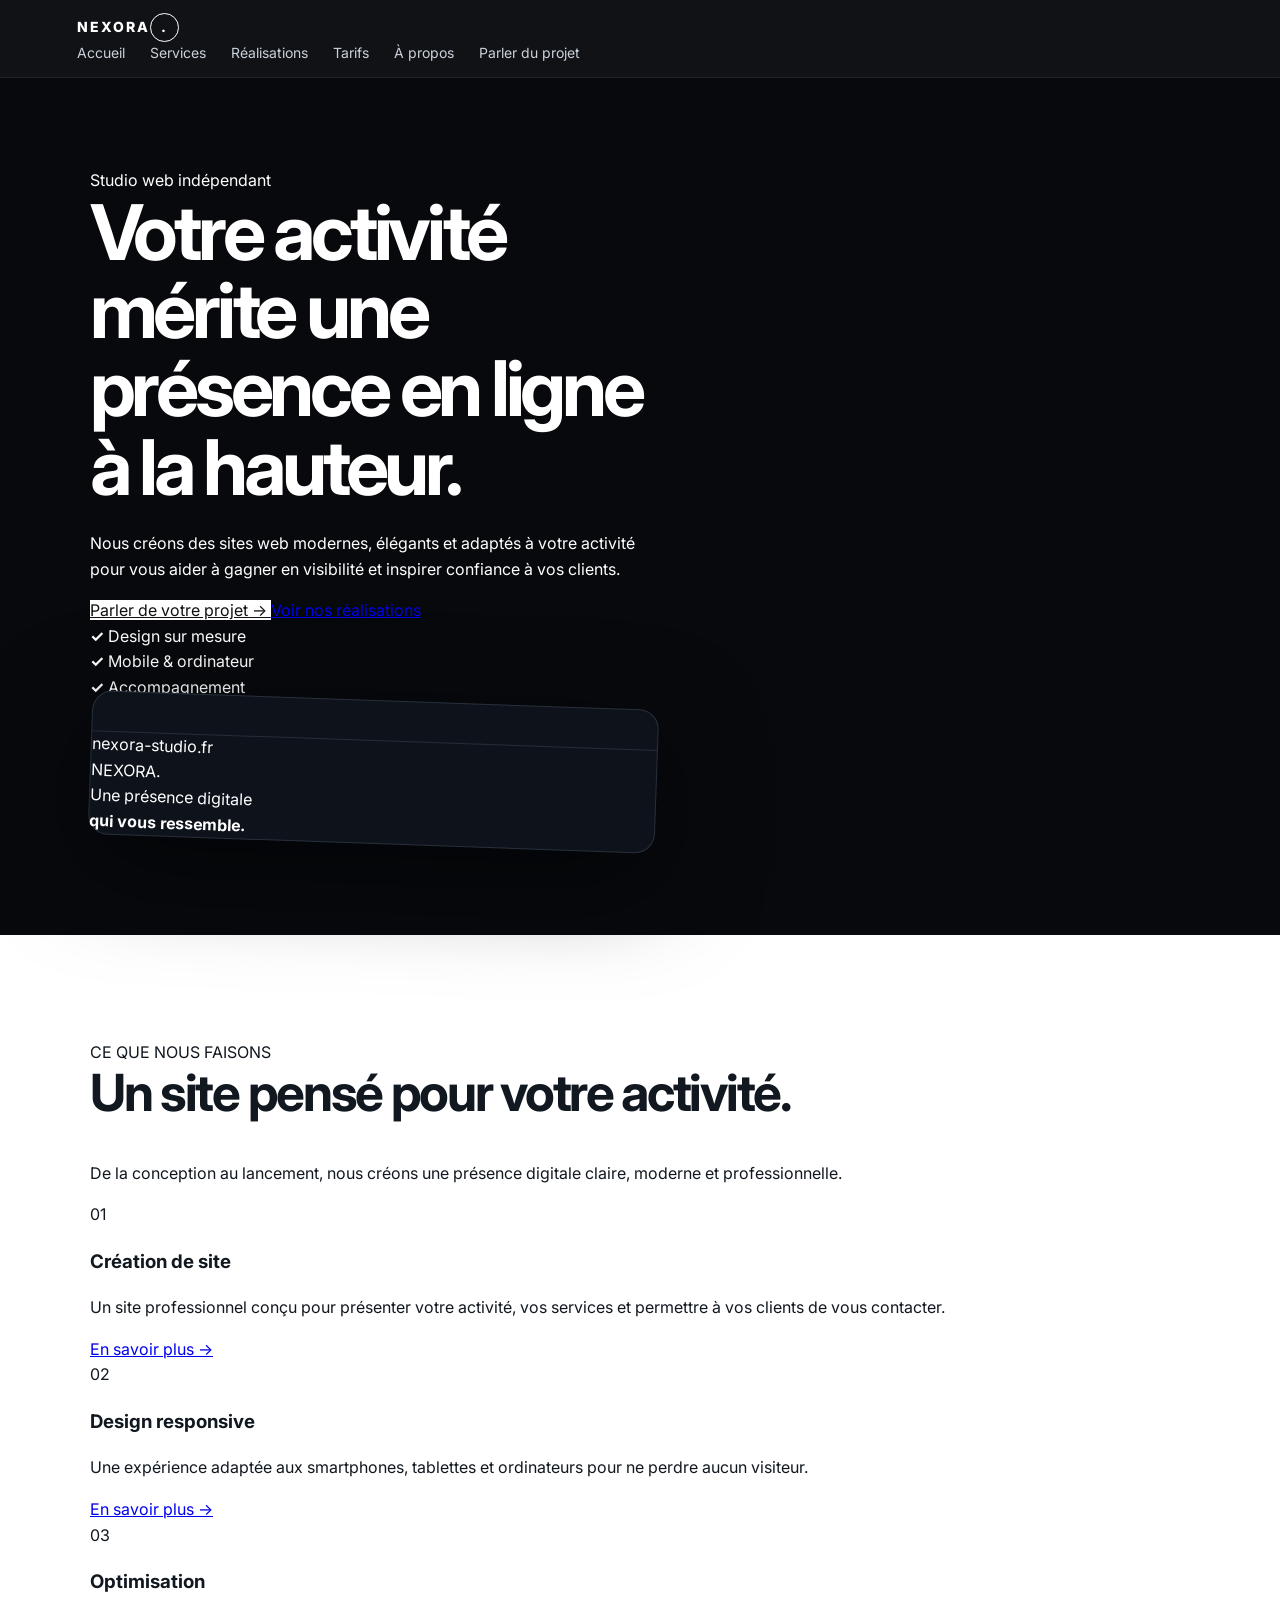
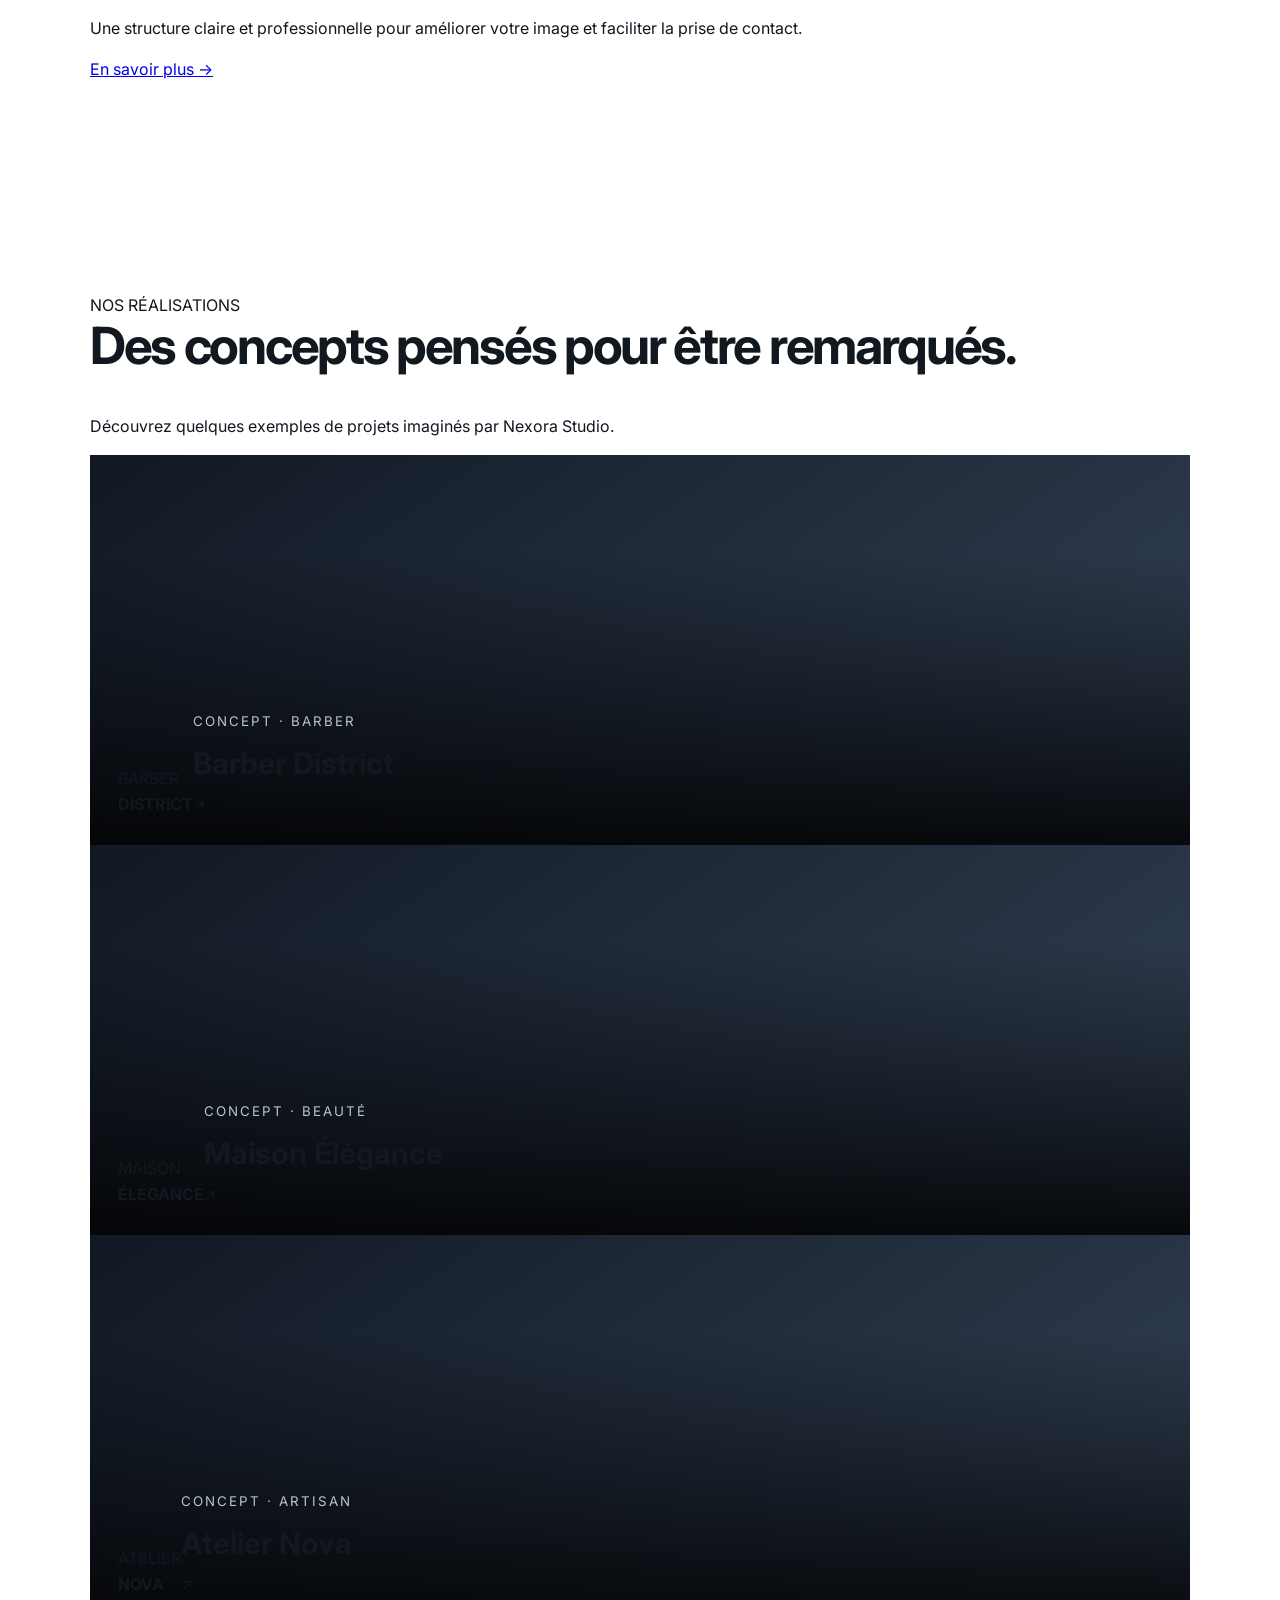
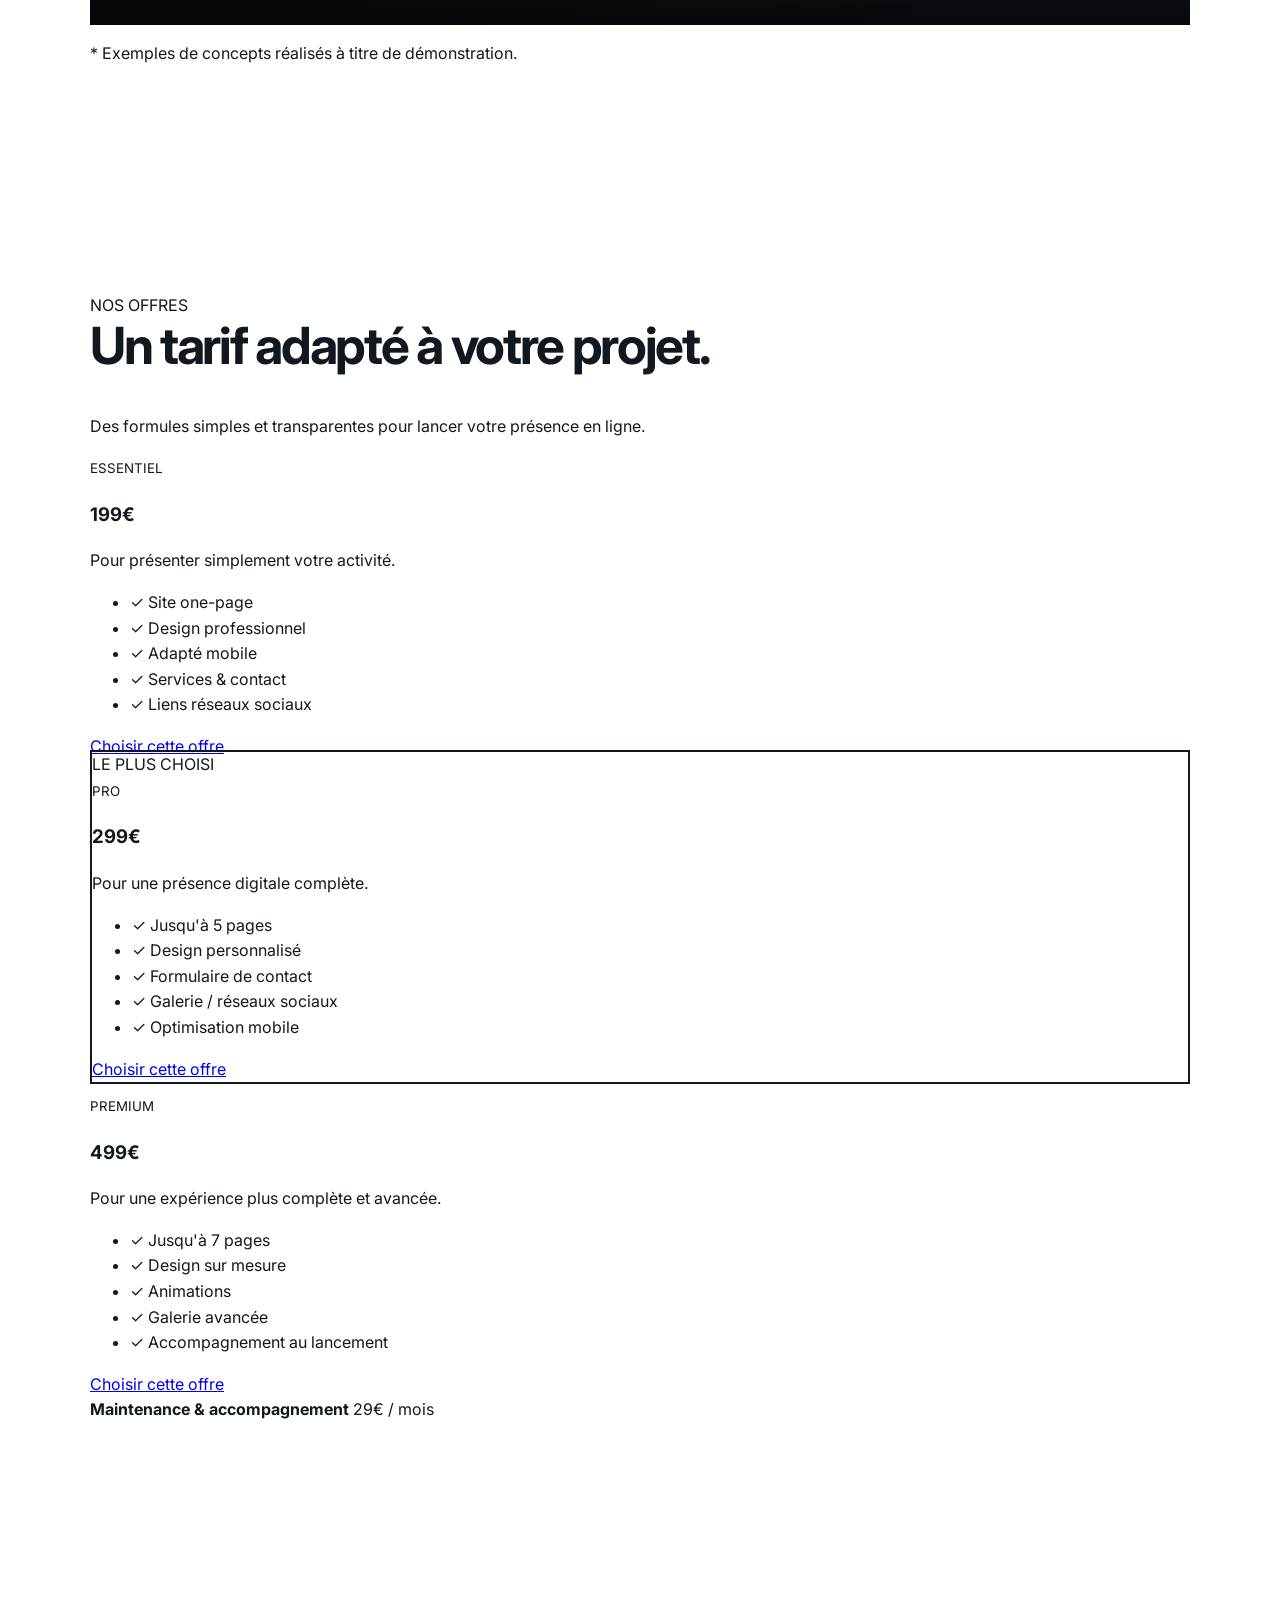
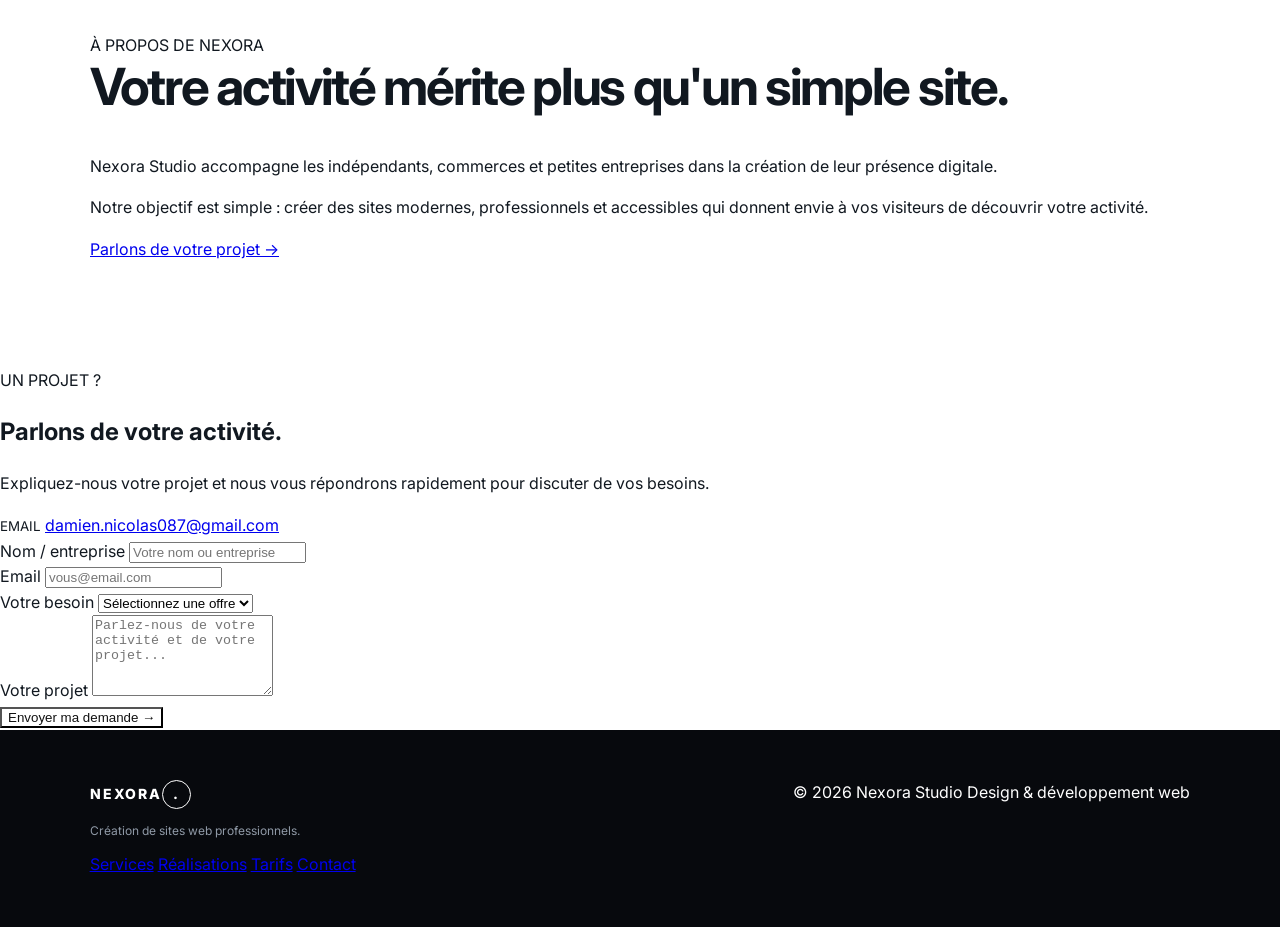
==== index.html @ fd965634 "Amélioration du site Nexora Studio" ====
<!DOCTYPE html>
<html lang="fr">
<head>
  <meta charset="UTF-8">
  <meta name="viewport" content="width=device-width, initial-scale=1.0">

  <title>Nexora Studio | Création de sites web professionnels</title>

  <meta name="description" content="Nexora Studio crée des sites web modernes, professionnels et adaptés aux entreprises, indépendants et commerces.">

  <link rel="preconnect" href="https://fonts.googleapis.com">
  <link rel="preconnect" href="https://fonts.gstatic.com" crossorigin>

  <link href="https://fonts.googleapis.com/css2?family=Inter:wght@400;500;600;700;800&family=Playfair+Display:wght@600;700&display=swap" rel="stylesheet">

  <link rel="stylesheet" href="style.css">
</head>

<body>

  <!-- HEADER -->
  <header class="header">
    <div class="container nav">

      <a href="#accueil" class="logo">
        NEXORA<span>.</span>
      </a>

      <nav>
        <a href="#accueil">Accueil</a>
        <a href="#services">Services</a>
        <a href="#realisations">Réalisations</a>
        <a href="#tarifs">Tarifs</a>
        <a href="#apropos">À propos</a>
        <a href="#contact" class="nav-button">Parler du projet</a>
      </nav>

      <button class="menu" aria-label="Menu">
        ☰
      </button>

    </div>
  </header>


  <!-- HERO -->
  <main>

    <section class="hero" id="accueil">
      <div class="container hero-grid">

        <div class="hero-content">

          <div class="badge">
            <span></span>
            Studio web indépendant
          </div>

          <h1>
            Votre activité mérite
            <strong>une présence en ligne à la hauteur.</strong>
          </h1>

          <p>
            Nous créons des sites web modernes, élégants et adaptés
            à votre activité pour vous aider à gagner en visibilité
            et inspirer confiance à vos clients.
          </p>

          <div class="hero-buttons">
            <a href="#contact" class="button primary">
              Parler de votre projet →
            </a>

            <a href="#realisations" class="button secondary">
              Voir nos réalisations
            </a>
          </div>

          <div class="trust">
            <div>
              <strong>✓</strong>
              Design sur mesure
            </div>

            <div>
              <strong>✓</strong>
              Mobile & ordinateur
            </div>

            <div>
              <strong>✓</strong>
              Accompagnement
            </div>
          </div>

        </div>


        <!-- MOCKUP -->
        <div class="hero-visual">

          <div class="browser">

            <div class="browser-top">
              <div class="dots">
                <span></span>
                <span></span>
                <span></span>
              </div>

              <div class="address">
                nexora-studio.fr
              </div>
            </div>

            <div class="browser-content">

              <div class="mock-logo">
                NEXORA<span>.</span>
              </div>

              <div class="mock-title">
                Une présence digitale
                <br>
                <strong>qui vous ressemble.</strong>
              </div>

              <div class="mock-line"></div>

              <div class="mock-cards">
                <div></div>
                <div></div>
                <div></div>
              </div>

            </div>

          </div>

        </div>

      </div>
    </section>


    <!-- SERVICES -->
    <section class="section" id="services">

      <div class="container">

        <div class="section-heading">
          <span>CE QUE NOUS FAISONS</span>
          <h2>Un site pensé pour votre activité.</h2>
          <p>
            De la conception au lancement, nous créons une présence
            digitale claire, moderne et professionnelle.
          </p>
        </div>


        <div class="services-grid">

          <article class="service-card">
            <div class="service-number">01</div>
            <h3>Création de site</h3>
            <p>
              Un site professionnel conçu pour présenter votre activité,
              vos services et permettre à vos clients de vous contacter.
            </p>
            <a href="#contact">En savoir plus →</a>
          </article>


          <article class="service-card">
            <div class="service-number">02</div>
            <h3>Design responsive</h3>
            <p>
              Une expérience adaptée aux smartphones, tablettes
              et ordinateurs pour ne perdre aucun visiteur.
            </p>
            <a href="#contact">En savoir plus →</a>
          </article>


          <article class="service-card">
            <div class="service-number">03</div>
            <h3>Optimisation</h3>
            <p>
              Une structure claire et professionnelle pour améliorer
              votre image et faciliter la prise de contact.
            </p>
            <a href="#contact">En savoir plus →</a>
          </article>

        </div>

      </div>

    </section>


    <!-- REALISATIONS -->
    <section class="section dark-section" id="realisations">

      <div class="container">

        <div class="section-heading">
          <span>NOS RÉALISATIONS</span>
          <h2>Des concepts pensés pour être remarqués.</h2>
          <p>
            Découvrez quelques exemples de projets imaginés par
            Nexora Studio.
          </p>
        </div>


        <div class="projects-grid">

          <article class="project">

            <div class="project-image barber">
              <div class="project-screen">
                BARBER<br>
                <strong>DISTRICT</strong>
              </div>
            </div>

            <div class="project-info">
              <div>
                <small>CONCEPT · BARBER</small>
                <h3>Barber District</h3>
              </div>

              <span>↗</span>
            </div>

          </article>


          <article class="project">

            <div class="project-image elegance">
              <div class="project-screen">
                MAISON<br>
                <strong>ÉLÉGANCE</strong>
              </div>
            </div>

            <div class="project-info">
              <div>
                <small>CONCEPT · BEAUTÉ</small>
                <h3>Maison Élégance</h3>
              </div>

              <span>↗</span>
            </div>

          </article>


          <article class="project">

            <div class="project-image nova">
              <div class="project-screen">
                ATELIER<br>
                <strong>NOVA</strong>
              </div>
            </div>

            <div class="project-info">
              <div>
                <small>CONCEPT · ARTISAN</small>
                <h3>Atelier Nova</h3>
              </div>

              <span>↗</span>
            </div>

          </article>

        </div>

        <p class="demo-note">
          * Exemples de concepts réalisés à titre de démonstration.
        </p>

      </div>

    </section>


    <!-- TARIFS -->
    <section class="section" id="tarifs">

      <div class="container">

        <div class="section-heading">
          <span>NOS OFFRES</span>
          <h2>Un tarif adapté à votre projet.</h2>
          <p>
            Des formules simples et transparentes pour lancer votre présence en ligne.
          </p>
        </div>


        <div class="pricing-grid">

          <article class="price-card">

            <small>ESSENTIEL</small>

            <h3>199€</h3>

            <p class="price-description">
              Pour présenter simplement votre activité.
            </p>

            <ul>
              <li>✓ Site one-page</li>
              <li>✓ Design professionnel</li>
              <li>✓ Adapté mobile</li>
              <li>✓ Services & contact</li>
              <li>✓ Liens réseaux sociaux</li>
            </ul>

            <a href="#contact" class="price-button">
              Choisir cette offre
            </a>

          </article>


          <article class="price-card featured">

            <div class="popular">
              LE PLUS CHOISI
            </div>

            <small>PRO</small>

            <h3>299€</h3>

            <p class="price-description">
              Pour une présence digitale complète.
            </p>

            <ul>
              <li>✓ Jusqu'à 5 pages</li>
              <li>✓ Design personnalisé</li>
              <li>✓ Formulaire de contact</li>
              <li>✓ Galerie / réseaux sociaux</li>
              <li>✓ Optimisation mobile</li>
            </ul>

            <a href="#contact" class="price-button">
              Choisir cette offre
            </a>

          </article>


          <article class="price-card">

            <small>PREMIUM</small>

            <h3>499€</h3>

            <p class="price-description">
              Pour une expérience plus complète et avancée.
            </p>

            <ul>
              <li>✓ Jusqu'à 7 pages</li>
              <li>✓ Design sur mesure</li>
              <li>✓ Animations</li>
              <li>✓ Galerie avancée</li>
              <li>✓ Accompagnement au lancement</li>
            </ul>

            <a href="#contact" class="price-button">
              Choisir cette offre
            </a>

          </article>

        </div>


        <div class="maintenance">
          <strong>Maintenance & accompagnement</strong>
          <span>29€ / mois</span>
        </div>

      </div>

    </section>


    <!-- A PROPOS -->
    <section class="section about-section" id="apropos">

      <div class="container about-grid">

        <div>
          <span class="section-label">À PROPOS DE NEXORA</span>

          <h2>
            Votre activité mérite plus
            qu'un simple site.
          </h2>
        </div>

        <div>
          <p>
            Nexora Studio accompagne les indépendants, commerces
            et petites entreprises dans la création de leur présence
            digitale.
          </p>

          <p>
            Notre objectif est simple : créer des sites modernes,
            professionnels et accessibles qui donnent envie à vos
            visiteurs de découvrir votre activité.
          </p>

          <a href="#contact" class="text-link">
            Parlons de votre projet →
          </a>
        </div>

      </div>

    </section>


    <!-- CONTACT -->
    <section class="contact-section" id="contact">

      <div class="container contact-grid">

        <div class="contact-text">

          <span>UN PROJET ?</span>

          <h2>
            Parlons de votre
            <strong>activité.</strong>
          </h2>

          <p>
            Expliquez-nous votre projet et nous vous répondrons
            rapidement pour discuter de vos besoins.
          </p>

          <div class="contact-email">
            <small>EMAIL</small>
            <a href="mailto:damien.nicolas087@gmail.com">
              damien.nicolas087@gmail.com
            </a>
          </div>

        </div>


        <form id="form" class="contact-form">

          <div class="form-group">
            <label for="name">Nom / entreprise</label>
            <input
              type="text"
              id="name"
              placeholder="Votre nom ou entreprise"
              required
            >
          </div>


          <div class="form-group">
            <label for="email">Email</label>
            <input
              type="email"
              id="email"
              placeholder="vous@email.com"
              required
            >
          </div>


          <div class="form-group">
            <label for="offer">Votre besoin</label>

            <select id="offer" required>
              <option value="">Sélectionnez une offre</option>
              <option value="Essentiel — 199€">Essentiel — 199€</option>
              <option value="Pro — 299€">Pro — 299€</option>
              <option value="Premium — 499€">Premium — 499€</option>
              <option value="Je ne sais pas encore">Je ne sais pas encore</option>
            </select>

          </div>


          <div class="form-group">
            <label for="message">Votre projet</label>

            <textarea
              id="message"
              rows="5"
              placeholder="Parlez-nous de votre activité et de votre projet..."
              required
            ></textarea>

          </div>


          <button type="submit" class="button primary full">
            Envoyer ma demande →
          </button>

        </form>

      </div>

    </section>

  </main>


  <!-- FOOTER -->
  <footer>

    <div class="container footer-content">

      <div>
        <div class="logo">
          NEXORA<span>.</span>
        </div>

        <p>
          Création de sites web professionnels.
        </p>
      </div>

      <div class="footer-links">
        <a href="#services">Services</a>
        <a href="#realisations">Réalisations</a>
        <a href="#tarifs">Tarifs</a>
        <a href="#contact">Contact</a>
      </div>

    </div>

    <div class="container footer-bottom">
      <span>© <span id="year"></span> Nexora Studio</span>
      <span>Design & développement web</span>
    </div>

  </footer>


  <script src="script.js"></script>

</body>
</html>
---- style.css ----
@import url('https://fonts.googleapis.com/css2?family=Inter:wght@400;500;600;700;800&family=Playfair+Display:ital,wght@0,600;1,600&display=swap');
:root{--black:#07090d;--panel:#0e1219;--white:#fff;--text:#111820;--muted:#687381;--line:#dfe4e9;--blue:#77aaff;--max:1160px}*{box-sizing:border-box}html{scroll-behavior:smooth}body{margin:0;font-family:Inter,Arial,sans-serif;color:var(--text);line-height:1.6}header{height:78px;background:rgba(7,9,13,.96);display:flex;align-items:center;justify-content:space-between;padding:0 6%;position:sticky;top:0;z-index:10;border-bottom:1px solid #1c222b}.logo{color:#fff;text-decoration:none;font-weight:800;letter-spacing:.14em;font-size:14px}.logo span{display:inline-grid;place-items:center;width:29px;height:29px;border:1px solid #fff;border-radius:50%;margin-right:8px}nav{display:flex;gap:25px;align-items:center}nav a{color:#cbd2db;text-decoration:none;font-size:14px}nav a:hover{color:#fff}.navcta{border:1px solid #596474;padding:9px 15px;border-radius:999px}.menu{display:none;background:none;border:0;color:#fff;font-size:25px}.hero{min-height:calc(100vh - 78px);background:var(--black);color:#fff;display:grid;grid-template-columns:1.1fr .9fr;align-items:center;gap:70px;padding:90px 7%}.eyebrow{font-size:11px;letter-spacing:.2em;font-weight:800;color:var(--blue);margin:0 0 18px}.hero h1{font-size:clamp(44px,6vw,78px);line-height:1.02;letter-spacing:-.055em;margin:0 0 24px}.hero h1 em{font-family:'Playfair Display',serif}.lead{color:#aeb7c3;font-size:18px;max-width:630px}.actions{display:flex;gap:13px;flex-wrap:wrap;margin-top:30px}.btn{display:inline-block;border-radius:999px;padding:13px 21px;font-weight:700;text-decoration:none;border:1px solid transparent;cursor:pointer;font-family:inherit}.primary{background:#fff;color:#111}.ghost{border-color:#536071;color:#fff;background:transparent}.black{background:#111820;color:#fff}.darkbtn{color:#111820;border-color:#aeb7c2}.browser{background:#0e131b;border:1px solid #27303b;border-radius:20px;transform:rotate(2deg);box-shadow:0 30px 100px #0008}.dots{height:40px;border-bottom:1px solid #252d38;padding:10px 15px;color:#667181;font-size:9px;letter-spacing:3px}.mock{padding:45px 35px 60px;min-height:370px}.mock small{color:#8d9aac;letter-spacing:.15em}.mock h3{font-size:35px;line-height:1.1;margin:45px 0}.line{height:1px;background:#35404e}.blocks{display:grid;grid-template-columns:repeat(3,1fr);gap:10px;margin-top:25px}.blocks i{height:60px;background:#1c2633;border-radius:7px}.section{max-width:var(--max);margin:auto;padding:105px 30px}.section h2,.about h2{font-size:clamp(34px,4vw,54px);line-height:1.08;letter-spacing:-.045em;margin:0 0 40px}.grid{display:grid;gap:18px}.three{grid-template-columns:repeat(3,1fr)}.grid article:not(.project){border:1px solid var(--line);border-radius:18px;padding:32px}.grid article>b{font-size:12px;color:#738091}.grid article h3{font-size:23px}.grid article p,.muted{color:var(--muted)}.dark{max-width:none;background:var(--black);color:#fff;padding-left:7%;padding-right:7%}.dark>.grid{max-width:var(--max);margin:auto}.dark>.eyebrow,.dark>h2,.dark>.muted{max-width:var(--max);margin-left:auto;margin-right:auto}.project{min-height:390px;padding:28px!important;display:flex;align-items:end;position:relative;overflow:hidden;background:linear-gradient(145deg,#111823,#344357);border:0!important}.project:after{content:'';position:absolute;inset:0;background:linear-gradient(transparent 25%,#000d)}.project div{position:relative;z-index:1}.project small{letter-spacing:.15em;color:#b9c4d0}.project h3{font-size:30px;margin:5px 0}.project p{margin:0;color:#c7ced7}.p2{background:linear-gradient(145deg,#191a20,#725e64)}.p3{background:linear-gradient(145deg,#111a17,#587066)}.prices article{display:flex;flex-direction:column}.prices small{font-weight:800;letter-spacing:.13em}.prices strong{font-size:50px;letter-spacing:-.05em;margin:10px 0}.prices ul{list-style:none;padding:0;margin:20px 0}.prices li{padding:8px 0;border-bottom:1px solid #edf0f2;font-size:14px}.prices li:before{content:'✓';margin-right:9px}.prices .btn{margin-top:auto;text-align:center}.featured{border:2px solid #111820!important;transform:translateY(-9px)}.note{text-align:center;color:var(--muted);margin-top:25px}.about{max-width:none;background:#f4f6f8;padding:105px max(30px,calc((100% - var(--max))/2 + 30px));display:grid;grid-template-columns:1fr 1fr;gap:80px}.about>p{font-size:20px;color:#4e5966}.contact{max-width:820px}.contact form{display:grid;gap:13px}.contact input,.contact select,.contact textarea{font:inherit;padding:15px 16px;border:1px solid #d8dfe6;border-radius:10px;width:100%;background:#fff}.contact button{width:max-content}footer{background:var(--black);color:#fff;padding:50px 7%;display:flex;justify-content:space-between;gap:30px}footer p{color:#8f99a6;font-size:12px}@media(max-width:850px){nav{display:none;position:absolute;left:0;right:0;top:78px;background:var(--black);padding:25px;flex-direction:column}.menu{display:block}.menu.open+nav{display:flex}.hero{grid-template-columns:1fr;padding:70px 7%}.browser{display:none}.three,.about{grid-template-columns:1fr}.featured{transform:none}.about{padding-left:30px;padding-right:30px}footer{flex-direction:column}}
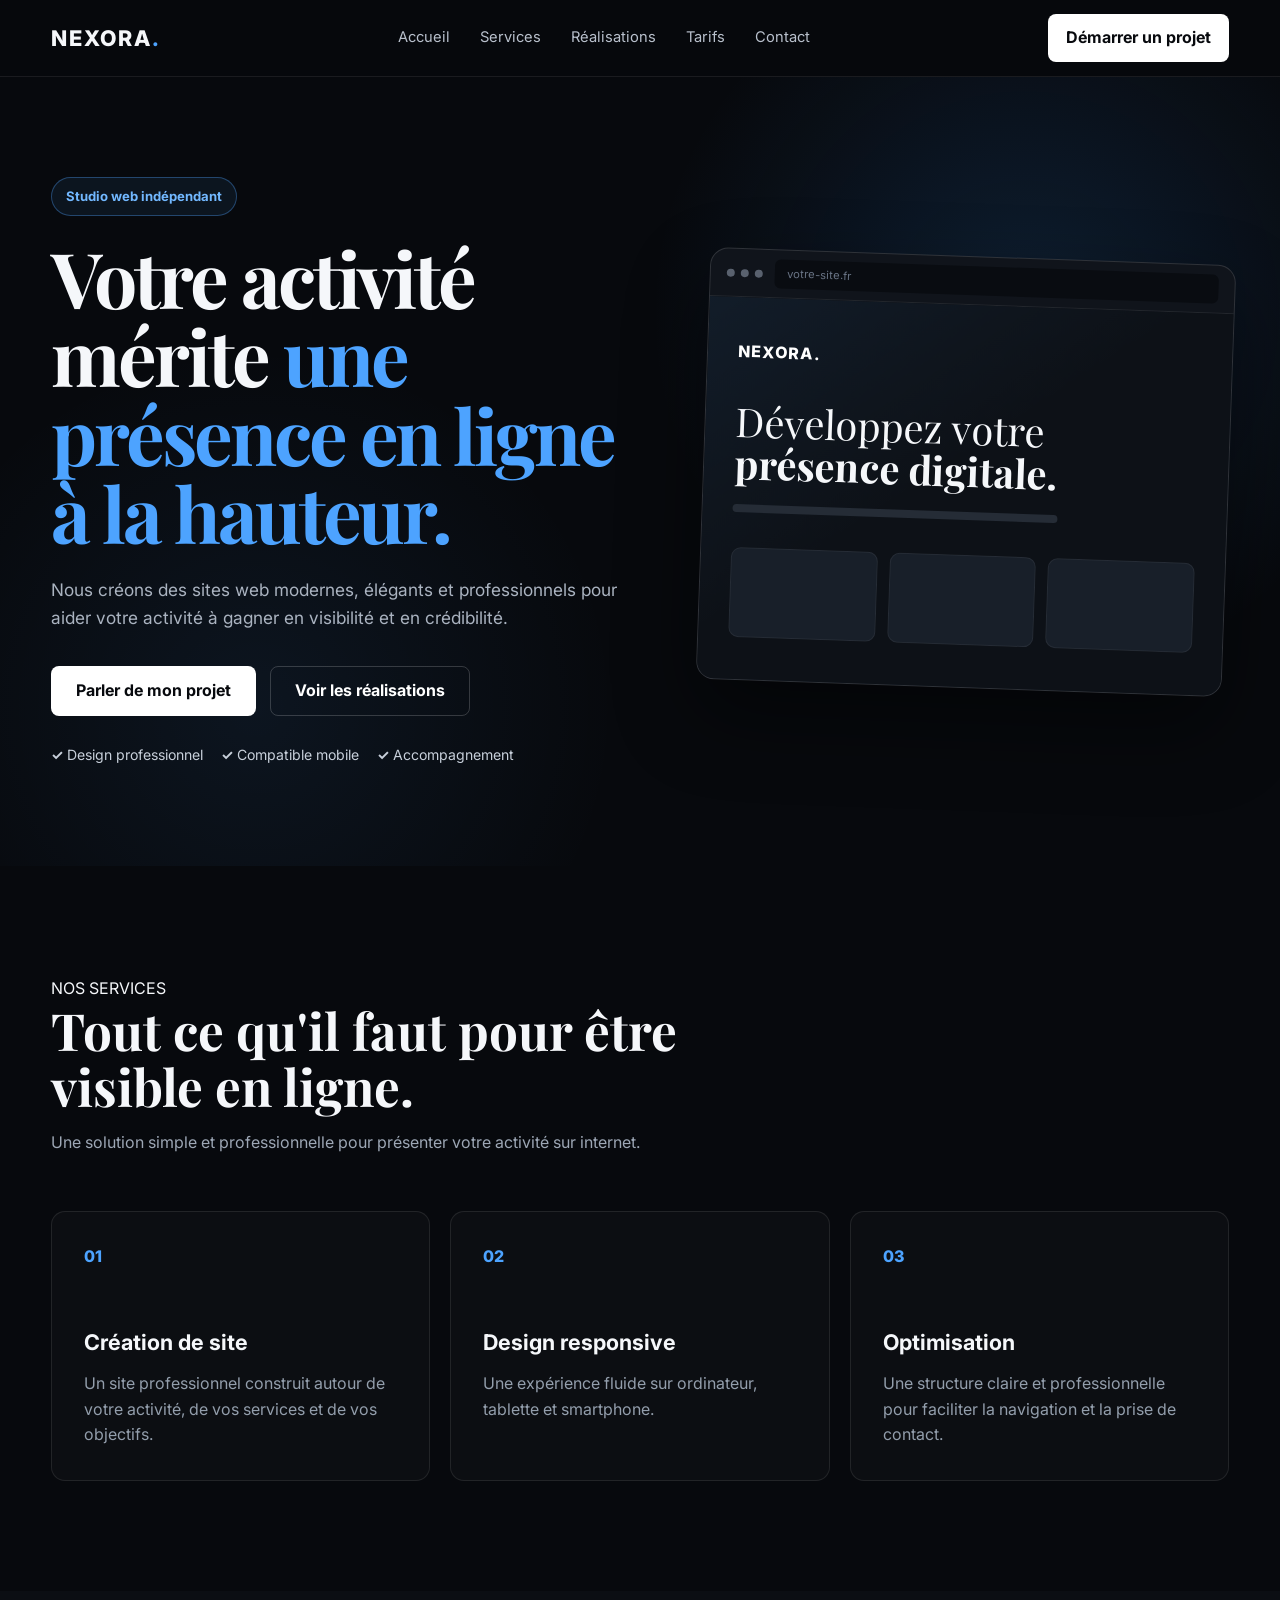
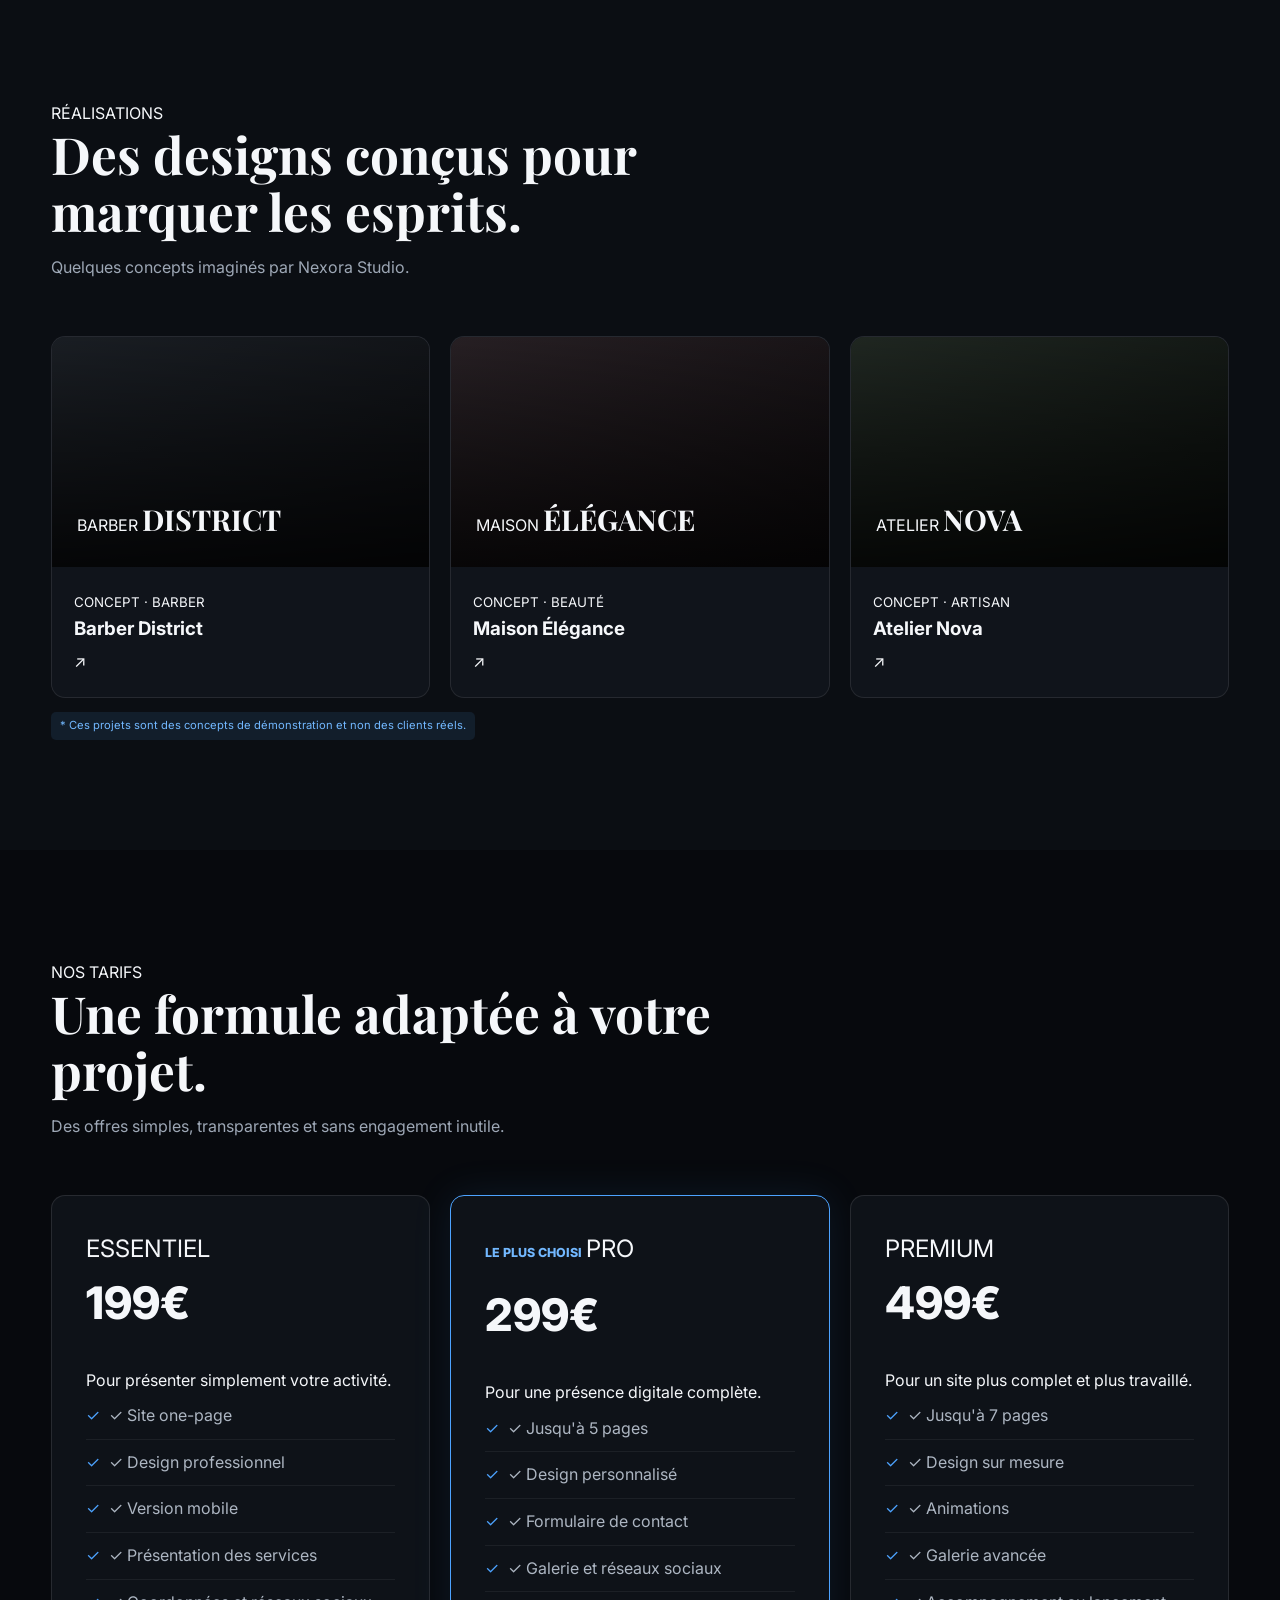
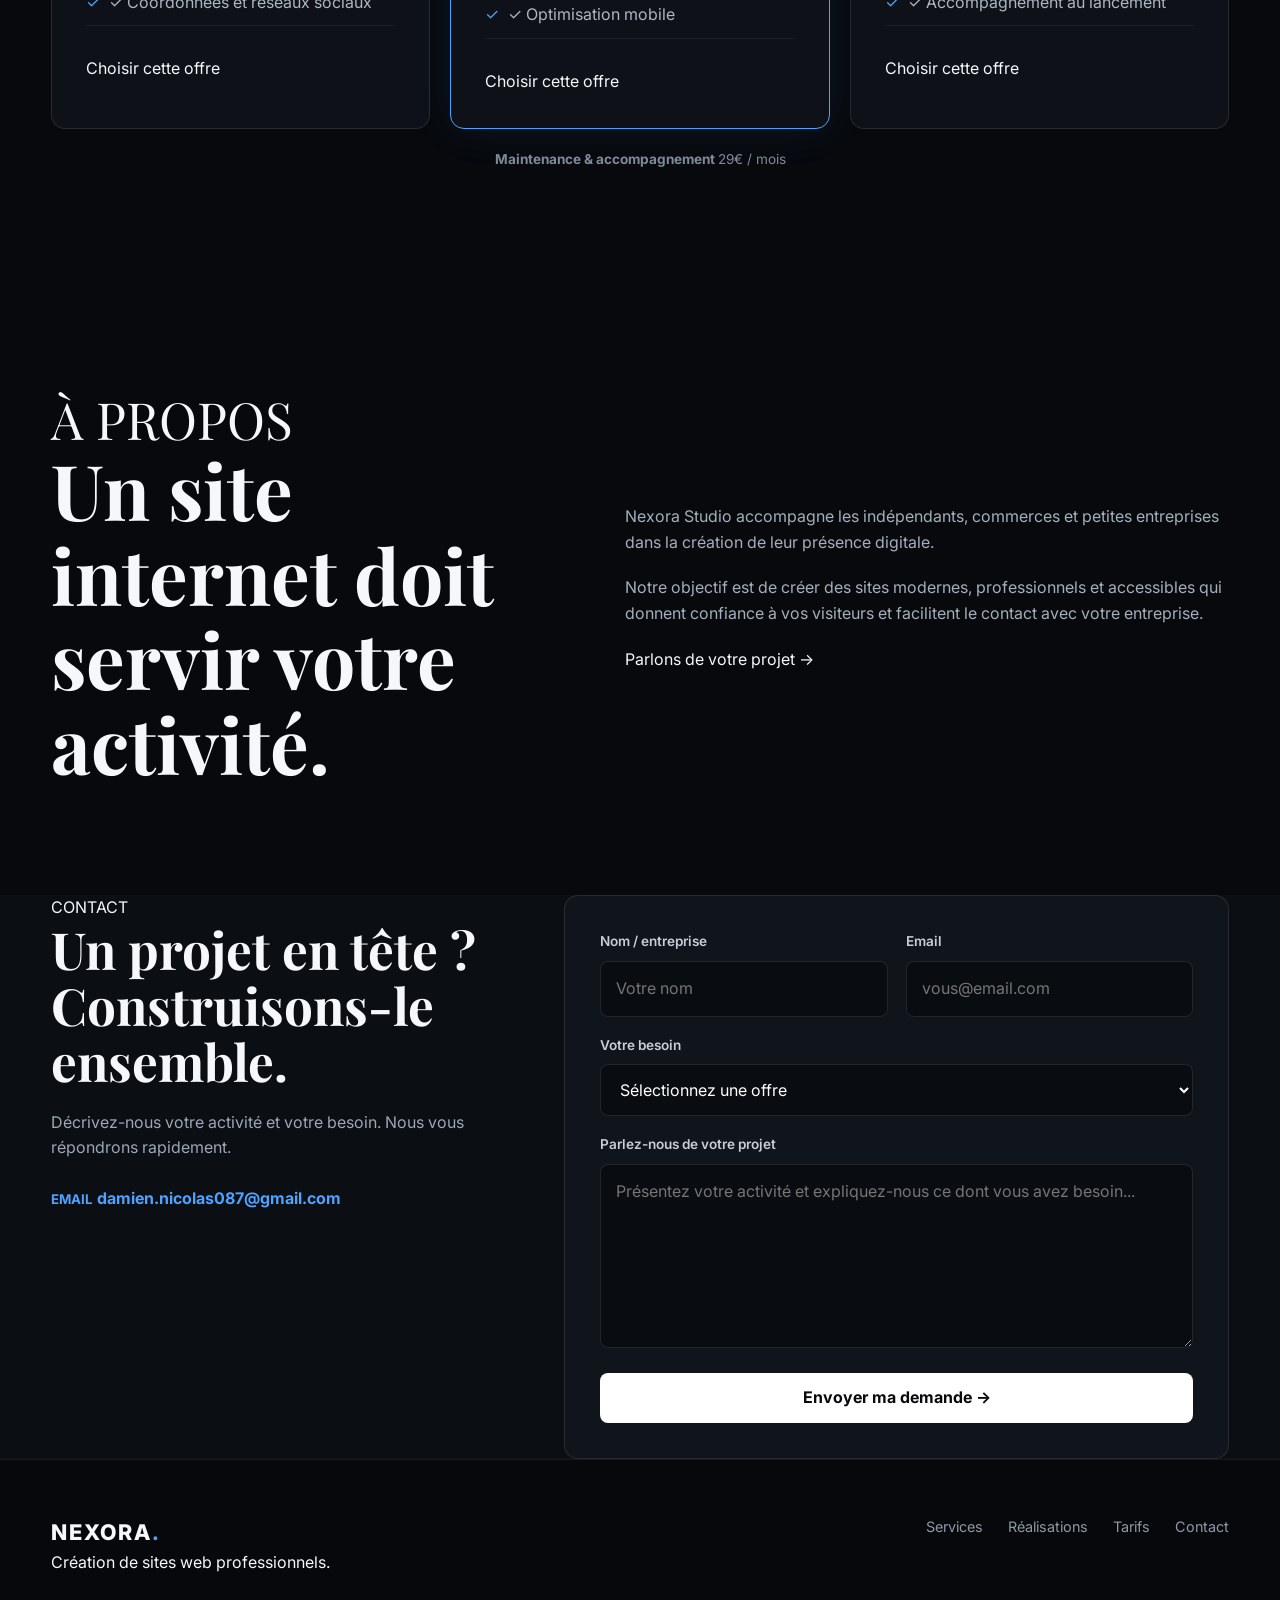
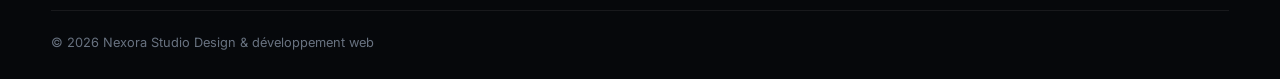
==== commit 7ec78c56: "Update index.html" ====
--- a/index.html
+++ b/index.html
@@ -1,137 +1,165 @@
 <!DOCTYPE html>
 <html lang="fr">
+
 <head>
   <meta charset="UTF-8">
   <meta name="viewport" content="width=device-width, initial-scale=1.0">
 
-  <title>Nexora Studio | Création de sites web professionnels</title>
-
-  <meta name="description" content="Nexora Studio crée des sites web modernes, professionnels et adaptés aux entreprises, indépendants et commerces.">
+  <title>Nexora Studio — Création de sites web</title>
+
+  <meta
+    name="description"
+    content="Nexora Studio crée des sites web modernes, professionnels et adaptés aux entreprises et indépendants."
+  >
 
   <link rel="preconnect" href="https://fonts.googleapis.com">
   <link rel="preconnect" href="https://fonts.gstatic.com" crossorigin>
 
-  <link href="https://fonts.googleapis.com/css2?family=Inter:wght@400;500;600;700;800&family=Playfair+Display:wght@600;700&display=swap" rel="stylesheet">
+  <link
+    href="https://fonts.googleapis.com/css2?family=Inter:wght@400;500;600;700;800&family=Playfair+Display:wght@600;700&display=swap"
+    rel="stylesheet"
+  >
 
   <link rel="stylesheet" href="style.css">
 </head>
 
+
 <body>
 
-  <!-- HEADER -->
+  <!-- =========================
+       HEADER
+  ========================== -->
+
   <header class="header">
-    <div class="container nav">
+
+    <div class="container header-inner">
 
       <a href="#accueil" class="logo">
         NEXORA<span>.</span>
       </a>
 
-      <nav>
+      <nav class="navigation">
+
         <a href="#accueil">Accueil</a>
         <a href="#services">Services</a>
         <a href="#realisations">Réalisations</a>
         <a href="#tarifs">Tarifs</a>
-        <a href="#apropos">À propos</a>
-        <a href="#contact" class="nav-button">Parler du projet</a>
+        <a href="#contact">Contact</a>
+
       </nav>
 
-      <button class="menu" aria-label="Menu">
+      <a href="#contact" class="header-button">
+        Démarrer un projet
+      </a>
+
+      <button class="menu" aria-label="Ouvrir le menu">
         ☰
       </button>
 
     </div>
+
   </header>
 
 
-  <!-- HERO -->
   <main>
 
-    <section class="hero" id="accueil">
+    <!-- =========================
+         HERO
+    ========================== -->
+
+    <section id="accueil" class="hero">
+
       <div class="container hero-grid">
 
         <div class="hero-content">
 
-          <div class="badge">
+          <div class="hero-badge">
             <span></span>
             Studio web indépendant
           </div>
 
           <h1>
             Votre activité mérite
-            <strong>une présence en ligne à la hauteur.</strong>
+            <span>une présence en ligne à la hauteur.</span>
           </h1>
 
           <p>
-            Nous créons des sites web modernes, élégants et adaptés
-            à votre activité pour vous aider à gagner en visibilité
-            et inspirer confiance à vos clients.
+            Nous créons des sites web modernes, élégants et professionnels
+            pour aider votre activité à gagner en visibilité et en crédibilité.
           </p>
 
-          <div class="hero-buttons">
-            <a href="#contact" class="button primary">
-              Parler de votre projet →
+          <div class="hero-actions">
+
+            <a href="#contact" class="button button-primary">
+              Parler de mon projet
             </a>
 
-            <a href="#realisations" class="button secondary">
-              Voir nos réalisations
+            <a href="#realisations" class="button button-secondary">
+              Voir les réalisations
             </a>
+
           </div>
 
-          <div class="trust">
+          <div class="hero-points">
+
             <div>
               <strong>✓</strong>
-              Design sur mesure
+              Design professionnel
             </div>
 
             <div>
               <strong>✓</strong>
-              Mobile & ordinateur
+              Compatible mobile
             </div>
 
             <div>
               <strong>✓</strong>
               Accompagnement
             </div>
+
           </div>
 
         </div>
 
 
-        <!-- MOCKUP -->
-        <div class="hero-visual">
+        <div class="hero-card">
 
           <div class="browser">
 
-            <div class="browser-top">
-              <div class="dots">
+            <div class="browser-header">
+
+              <div class="browser-dots">
                 <span></span>
                 <span></span>
                 <span></span>
               </div>
 
-              <div class="address">
-                nexora-studio.fr
-              </div>
-            </div>
-
-            <div class="browser-content">
-
-              <div class="mock-logo">
+              <div class="browser-address">
+                votre-site.fr
+              </div>
+
+            </div>
+
+
+            <div class="browser-body">
+
+              <div class="browser-logo">
                 NEXORA<span>.</span>
               </div>
 
-              <div class="mock-title">
-                Une présence digitale
-                <br>
-                <strong>qui vous ressemble.</strong>
-              </div>
-
-              <div class="mock-line"></div>
-
-              <div class="mock-cards">
+              <div class="browser-title">
+                Développez votre
+                <strong>présence digitale.</strong>
+              </div>
+
+              <div class="browser-line"></div>
+
+              <div class="browser-boxes">
+
                 <div></div>
                 <div></div>
                 <div></div>
+
               </div>
 
             </div>
@@ -141,56 +169,88 @@
         </div>
 
       </div>
+
     </section>
 
 
-    <!-- SERVICES -->
-    <section class="section" id="services">
+    <!-- =========================
+         SERVICES
+    ========================== -->
+
+    <section id="services" class="section">
 
       <div class="container">
 
-        <div class="section-heading">
-          <span>CE QUE NOUS FAISONS</span>
-          <h2>Un site pensé pour votre activité.</h2>
+        <div class="section-header">
+
+          <span>NOS SERVICES</span>
+
+          <h2>
+            Tout ce qu'il faut pour
+            <strong>être visible en ligne.</strong>
+          </h2>
+
           <p>
-            De la conception au lancement, nous créons une présence
-            digitale claire, moderne et professionnelle.
+            Une solution simple et professionnelle pour présenter
+            votre activité sur internet.
           </p>
+
         </div>
 
 
         <div class="services-grid">
 
           <article class="service-card">
-            <div class="service-number">01</div>
-            <h3>Création de site</h3>
+
+            <div class="service-number">
+              01
+            </div>
+
+            <h3>
+              Création de site
+            </h3>
+
             <p>
-              Un site professionnel conçu pour présenter votre activité,
-              vos services et permettre à vos clients de vous contacter.
+              Un site professionnel construit autour de votre activité,
+              de vos services et de vos objectifs.
             </p>
-            <a href="#contact">En savoir plus →</a>
+
           </article>
 
 
           <article class="service-card">
-            <div class="service-number">02</div>
-            <h3>Design responsive</h3>
+
+            <div class="service-number">
+              02
+            </div>
+
+            <h3>
+              Design responsive
+            </h3>
+
             <p>
-              Une expérience adaptée aux smartphones, tablettes
-              et ordinateurs pour ne perdre aucun visiteur.
+              Une expérience fluide sur ordinateur, tablette
+              et smartphone.
             </p>
-            <a href="#contact">En savoir plus →</a>
+
           </article>
 
 
           <article class="service-card">
-            <div class="service-number">03</div>
-            <h3>Optimisation</h3>
+
+            <div class="service-number">
+              03
+            </div>
+
+            <h3>
+              Optimisation
+            </h3>
+
             <p>
-              Une structure claire et professionnelle pour améliorer
-              votre image et faciliter la prise de contact.
+              Une structure claire et professionnelle pour faciliter
+              la navigation et la prise de contact.
             </p>
-            <a href="#contact">En savoir plus →</a>
+
           </article>
 
         </div>
@@ -200,89 +260,113 @@
     </section>
 
 
-    <!-- REALISATIONS -->
-    <section class="section dark-section" id="realisations">
+    <!-- =========================
+         REALISATIONS
+    ========================== -->
+
+    <section id="realisations" class="section section-dark">
 
       <div class="container">
 
-        <div class="section-heading">
-          <span>NOS RÉALISATIONS</span>
-          <h2>Des concepts pensés pour être remarqués.</h2>
+        <div class="section-header">
+
+          <span>RÉALISATIONS</span>
+
+          <h2>
+            Des designs conçus pour
+            <strong>marquer les esprits.</strong>
+          </h2>
+
           <p>
-            Découvrez quelques exemples de projets imaginés par
-            Nexora Studio.
+            Quelques concepts imaginés par Nexora Studio.
           </p>
+
         </div>
 
 
         <div class="projects-grid">
 
-          <article class="project">
-
-            <div class="project-image barber">
-              <div class="project-screen">
-                BARBER<br>
+
+          <article class="project-card">
+
+            <div class="project-preview project-barber">
+
+              <div>
+                BARBER
                 <strong>DISTRICT</strong>
               </div>
+
             </div>
 
             <div class="project-info">
+
               <div>
                 <small>CONCEPT · BARBER</small>
                 <h3>Barber District</h3>
               </div>
 
               <span>↗</span>
-            </div>
-
-          </article>
-
-
-          <article class="project">
-
-            <div class="project-image elegance">
-              <div class="project-screen">
-                MAISON<br>
+
+            </div>
+
+          </article>
+
+
+          <article class="project-card">
+
+            <div class="project-preview project-beauty">
+
+              <div>
+                MAISON
                 <strong>ÉLÉGANCE</strong>
               </div>
+
             </div>
 
             <div class="project-info">
+
               <div>
                 <small>CONCEPT · BEAUTÉ</small>
                 <h3>Maison Élégance</h3>
               </div>
 
               <span>↗</span>
-            </div>
-
-          </article>
-
-
-          <article class="project">
-
-            <div class="project-image nova">
-              <div class="project-screen">
-                ATELIER<br>
+
+            </div>
+
+          </article>
+
+
+          <article class="project-card">
+
+            <div class="project-preview project-artisan">
+
+              <div>
+                ATELIER
                 <strong>NOVA</strong>
               </div>
+
             </div>
 
             <div class="project-info">
+
               <div>
                 <small>CONCEPT · ARTISAN</small>
                 <h3>Atelier Nova</h3>
               </div>
 
               <span>↗</span>
-            </div>
-
-          </article>
-
-        </div>
-
-        <p class="demo-note">
-          * Exemples de concepts réalisés à titre de démonstration.
+
+            </div>
+
+          </article>
+
+
+        </div>
+
+
+        <p class="demo-warning">
+          * Ces projets sont des concepts de démonstration et non des clients réels.
         </p>
 
       </div>
@@ -290,106 +374,143 @@
     </section>
 
 
-    <!-- TARIFS -->
-    <section class="section" id="tarifs">
+    <!-- =========================
+         TARIFS
+    ========================== -->
+
+    <section id="tarifs" class="section">
 
       <div class="container">
 
-        <div class="section-heading">
-          <span>NOS OFFRES</span>
-          <h2>Un tarif adapté à votre projet.</h2>
+        <div class="section-header">
+
+          <span>NOS TARIFS</span>
+
+          <h2>
+            Une formule adaptée
+            <strong>à votre projet.</strong>
+          </h2>
+
           <p>
-            Des formules simples et transparentes pour lancer votre présence en ligne.
+            Des offres simples, transparentes et sans engagement inutile.
           </p>
+
         </div>
 
 
         <div class="pricing-grid">
 
-          <article class="price-card">
-
-            <small>ESSENTIEL</small>
-
-            <h3>199€</h3>
-
-            <p class="price-description">
+
+          <article class="pricing-card">
+
+            <span class="pricing-name">
+              ESSENTIEL
+            </span>
+
+            <div class="price">
+              199€
+            </div>
+
+            <p>
               Pour présenter simplement votre activité.
             </p>
 
             <ul>
+
               <li>✓ Site one-page</li>
               <li>✓ Design professionnel</li>
-              <li>✓ Adapté mobile</li>
-              <li>✓ Services & contact</li>
-              <li>✓ Liens réseaux sociaux</li>
+              <li>✓ Version mobile</li>
+              <li>✓ Présentation des services</li>
+              <li>✓ Coordonnées et réseaux sociaux</li>
+
             </ul>
 
-            <a href="#contact" class="price-button">
+            <a href="#contact" class="pricing-button">
               Choisir cette offre
             </a>
 
           </article>
 
 
-          <article class="price-card featured">
-
-            <div class="popular">
+          <article class="pricing-card pricing-featured">
+
+            <div class="pricing-label">
               LE PLUS CHOISI
             </div>
 
-            <small>PRO</small>
-
-            <h3>299€</h3>
-
-            <p class="price-description">
+            <span class="pricing-name">
+              PRO
+            </span>
+
+            <div class="price">
+              299€
+            </div>
+
+            <p>
               Pour une présence digitale complète.
             </p>
 
             <ul>
+
               <li>✓ Jusqu'à 5 pages</li>
               <li>✓ Design personnalisé</li>
               <li>✓ Formulaire de contact</li>
-              <li>✓ Galerie / réseaux sociaux</li>
+              <li>✓ Galerie et réseaux sociaux</li>
               <li>✓ Optimisation mobile</li>
+
             </ul>
 
-            <a href="#contact" class="price-button">
+            <a href="#contact" class="pricing-button">
               Choisir cette offre
             </a>
 
           </article>
 
 
-          <article class="price-card">
-
-            <small>PREMIUM</small>
-
-            <h3>499€</h3>
-
-            <p class="price-description">
-              Pour une expérience plus complète et avancée.
+          <article class="pricing-card">
+
+            <span class="pricing-name">
+              PREMIUM
+            </span>
+
+            <div class="price">
+              499€
+            </div>
+
+            <p>
+              Pour un site plus complet et plus travaillé.
             </p>
 
             <ul>
+
               <li>✓ Jusqu'à 7 pages</li>
               <li>✓ Design sur mesure</li>
               <li>✓ Animations</li>
               <li>✓ Galerie avancée</li>
               <li>✓ Accompagnement au lancement</li>
+
             </ul>
 
-            <a href="#contact" class="price-button">
+            <a href="#contact" class="pricing-button">
               Choisir cette offre
             </a>
 
           </article>
 
+
         </div>
 
 
         <div class="maintenance">
-          <strong>Maintenance & accompagnement</strong>
-          <span>29€ / mois</span>
+
+          <strong>
+            Maintenance & accompagnement
+          </strong>
+
+          <span>
+            29€ / mois
+          </span>
+
         </div>
 
       </div>
@@ -397,21 +518,28 @@
     </section>
 
 
-    <!-- A PROPOS -->
-    <section class="section about-section" id="apropos">
+    <!-- =========================
+         À PROPOS
+    ========================== -->
+
+    <section id="apropos" class="section about">
 
       <div class="container about-grid">
 
-        <div>
-          <span class="section-label">À PROPOS DE NEXORA</span>
+        <div class="about-title">
+
+          <span>À PROPOS</span>
 
           <h2>
-            Votre activité mérite plus
-            qu'un simple site.
+            Un site internet doit
+            <strong>servir votre activité.</strong>
           </h2>
-        </div>
-
-        <div>
+
+        </div>
+
+
+        <div class="about-content">
+
           <p>
             Nexora Studio accompagne les indépendants, commerces
             et petites entreprises dans la création de leur présence
@@ -419,14 +547,15 @@
           </p>
 
           <p>
-            Notre objectif est simple : créer des sites modernes,
-            professionnels et accessibles qui donnent envie à vos
-            visiteurs de découvrir votre activité.
+            Notre objectif est de créer des sites modernes,
+            professionnels et accessibles qui donnent confiance
+            à vos visiteurs et facilitent le contact avec votre entreprise.
           </p>
 
-          <a href="#contact" class="text-link">
+          <a href="#contact">
             Parlons de votre projet →
           </a>
+
         </div>
 
       </div>
@@ -434,30 +563,37 @@
     </section>
 
 
-    <!-- CONTACT -->
-    <section class="contact-section" id="contact">
+    <!-- =========================
+         CONTACT
+    ========================== -->
+
+    <section id="contact" class="contact">
 
       <div class="container contact-grid">
 
-        <div class="contact-text">
-
-          <span>UN PROJET ?</span>
+        <div class="contact-intro">
+
+          <span>CONTACT</span>
 
           <h2>
-            Parlons de votre
-            <strong>activité.</strong>
+            Un projet en tête ?
+            <strong>Construisons-le ensemble.</strong>
           </h2>
 
           <p>
-            Expliquez-nous votre projet et nous vous répondrons
-            rapidement pour discuter de vos besoins.
+            Décrivez-nous votre activité et votre besoin.
+            Nous vous répondrons rapidement.
           </p>
 
+
           <div class="contact-email">
+
             <small>EMAIL</small>
+
             <a href="mailto:damien.nicolas087@gmail.com">
               damien.nicolas087@gmail.com
             </a>
+
           </div>
 
         </div>
@@ -465,56 +601,95 @@
 
         <form id="form" class="contact-form">
 
+          <div class="form-row">
+
+            <div class="form-group">
+
+              <label for="name">
+                Nom / entreprise
+              </label>
+
+              <input
+                type="text"
+                id="name"
+                placeholder="Votre nom"
+                required
+              >
+
+            </div>
+
+
+            <div class="form-group">
+
+              <label for="email">
+                Email
+              </label>
+
+              <input
+                type="email"
+                id="email"
+                placeholder="vous@email.com"
+                required
+              >
+
+            </div>
+
+          </div>
+
+
           <div class="form-group">
-            <label for="name">Nom / entreprise</label>
-            <input
-              type="text"
-              id="name"
-              placeholder="Votre nom ou entreprise"
-              required
-            >
+
+            <label for="offer">
+              Votre besoin
+            </label>
+
+            <select id="offer" required>
+
+              <option value="">
+                Sélectionnez une offre
+              </option>
+
+              <option value="Essentiel — 199€">
+                Essentiel — 199€
+              </option>
+
+              <option value="Pro — 299€">
+                Pro — 299€
+              </option>
+
+              <option value="Premium — 499€">
+                Premium — 499€
+              </option>
+
+              <option value="Je ne sais pas encore">
+                Je ne sais pas encore
+              </option>
+
+            </select>
+
           </div>
 
 
           <div class="form-group">
-            <label for="email">Email</label>
-            <input
-              type="email"
-              id="email"
-              placeholder="vous@email.com"
-              required
-            >
-          </div>
-
-
-          <div class="form-group">
-            <label for="offer">Votre besoin</label>
-
-            <select id="offer" required>
-              <option value="">Sélectionnez une offre</option>
-              <option value="Essentiel — 199€">Essentiel — 199€</option>
-              <option value="Pro — 299€">Pro — 299€</option>
-              <option value="Premium — 499€">Premium — 499€</option>
-              <option value="Je ne sais pas encore">Je ne sais pas encore</option>
-            </select>
-
-          </div>
-
-
-          <div class="form-group">
-            <label for="message">Votre projet</label>
+
+            <label for="message">
+              Parlez-nous de votre projet
+            </label>
 
             <textarea
               id="message"
-              rows="5"
-              placeholder="Parlez-nous de votre activité et de votre projet..."
+              rows="6"
+              placeholder="Présentez votre activité et expliquez-nous ce dont vous avez besoin..."
               required
             ></textarea>
 
           </div>
 
 
-          <button type="submit" class="button primary full">
+          <button
+            type="submit"
+            class="button button-primary button-full"
+          >
             Envoyer ma demande →
           </button>
 
@@ -527,33 +702,49 @@
   </main>
 
 
-  <!-- FOOTER -->
-  <footer>
-
-    <div class="container footer-content">
+  <!-- =========================
+       FOOTER
+  ========================== -->
+
+  <footer class="footer">
+
+    <div class="container footer-top">
 
       <div>
-        <div class="logo">
+
+        <a href="#accueil" class="logo">
           NEXORA<span>.</span>
-        </div>
+        </a>
 
         <p>
           Création de sites web professionnels.
         </p>
+
       </div>
 
+
       <div class="footer-links">
+
         <a href="#services">Services</a>
         <a href="#realisations">Réalisations</a>
         <a href="#tarifs">Tarifs</a>
         <a href="#contact">Contact</a>
+
       </div>
 
     </div>
 
+
     <div class="container footer-bottom">
-      <span>© <span id="year"></span> Nexora Studio</span>
-      <span>Design & développement web</span>
+
+      <span>
+        © <span id="year"></span> Nexora Studio
+      </span>
+
+      <span>
+        Design & développement web
+      </span>
+
     </div>
 
   </footer>
@@ -562,4 +753,5 @@
   <script src="script.js"></script>
 
 </body>
+
 </html>
--- a/style.css
+++ b/style.css
@@ -1,2 +1,779 @@
-@import url('https://fonts.googleapis.com/css2?family=Inter:wght@400;500;600;700;800&family=Playfair+Display:ital,wght@0,600;1,600&display=swap');
-:root{--black:#07090d;--panel:#0e1219;--white:#fff;--text:#111820;--muted:#687381;--line:#dfe4e9;--blue:#77aaff;--max:1160px}*{box-sizing:border-box}html{scroll-behavior:smooth}body{margin:0;font-family:Inter,Arial,sans-serif;color:var(--text);line-height:1.6}header{height:78px;background:rgba(7,9,13,.96);display:flex;align-items:center;justify-content:space-between;padding:0 6%;position:sticky;top:0;z-index:10;border-bottom:1px solid #1c222b}.logo{color:#fff;text-decoration:none;font-weight:800;letter-spacing:.14em;font-size:14px}.logo span{display:inline-grid;place-items:center;width:29px;height:29px;border:1px solid #fff;border-radius:50%;margin-right:8px}nav{display:flex;gap:25px;align-items:center}nav a{color:#cbd2db;text-decoration:none;font-size:14px}nav a:hover{color:#fff}.navcta{border:1px solid #596474;padding:9px 15px;border-radius:999px}.menu{display:none;background:none;border:0;color:#fff;font-size:25px}.hero{min-height:calc(100vh - 78px);background:var(--black);color:#fff;display:grid;grid-template-columns:1.1fr .9fr;align-items:center;gap:70px;padding:90px 7%}.eyebrow{font-size:11px;letter-spacing:.2em;font-weight:800;color:var(--blue);margin:0 0 18px}.hero h1{font-size:clamp(44px,6vw,78px);line-height:1.02;letter-spacing:-.055em;margin:0 0 24px}.hero h1 em{font-family:'Playfair Display',serif}.lead{color:#aeb7c3;font-size:18px;max-width:630px}.actions{display:flex;gap:13px;flex-wrap:wrap;margin-top:30px}.btn{display:inline-block;border-radius:999px;padding:13px 21px;font-weight:700;text-decoration:none;border:1px solid transparent;cursor:pointer;font-family:inherit}.primary{background:#fff;color:#111}.ghost{border-color:#536071;color:#fff;background:transparent}.black{background:#111820;color:#fff}.darkbtn{color:#111820;border-color:#aeb7c2}.browser{background:#0e131b;border:1px solid #27303b;border-radius:20px;transform:rotate(2deg);box-shadow:0 30px 100px #0008}.dots{height:40px;border-bottom:1px solid #252d38;padding:10px 15px;color:#667181;font-size:9px;letter-spacing:3px}.mock{padding:45px 35px 60px;min-height:370px}.mock small{color:#8d9aac;letter-spacing:.15em}.mock h3{font-size:35px;line-height:1.1;margin:45px 0}.line{height:1px;background:#35404e}.blocks{display:grid;grid-template-columns:repeat(3,1fr);gap:10px;margin-top:25px}.blocks i{height:60px;background:#1c2633;border-radius:7px}.section{max-width:var(--max);margin:auto;padding:105px 30px}.section h2,.about h2{font-size:clamp(34px,4vw,54px);line-height:1.08;letter-spacing:-.045em;margin:0 0 40px}.grid{display:grid;gap:18px}.three{grid-template-columns:repeat(3,1fr)}.grid article:not(.project){border:1px solid var(--line);border-radius:18px;padding:32px}.grid article>b{font-size:12px;color:#738091}.grid article h3{font-size:23px}.grid article p,.muted{color:var(--muted)}.dark{max-width:none;background:var(--black);color:#fff;padding-left:7%;padding-right:7%}.dark>.grid{max-width:var(--max);margin:auto}.dark>.eyebrow,.dark>h2,.dark>.muted{max-width:var(--max);margin-left:auto;margin-right:auto}.project{min-height:390px;padding:28px!important;display:flex;align-items:end;position:relative;overflow:hidden;background:linear-gradient(145deg,#111823,#344357);border:0!important}.project:after{content:'';position:absolute;inset:0;background:linear-gradient(transparent 25%,#000d)}.project div{position:relative;z-index:1}.project small{letter-spacing:.15em;color:#b9c4d0}.project h3{font-size:30px;margin:5px 0}.project p{margin:0;color:#c7ced7}.p2{background:linear-gradient(145deg,#191a20,#725e64)}.p3{background:linear-gradient(145deg,#111a17,#587066)}.prices article{display:flex;flex-direction:column}.prices small{font-weight:800;letter-spacing:.13em}.prices strong{font-size:50px;letter-spacing:-.05em;margin:10px 0}.prices ul{list-style:none;padding:0;margin:20px 0}.prices li{padding:8px 0;border-bottom:1px solid #edf0f2;font-size:14px}.prices li:before{content:'✓';margin-right:9px}.prices .btn{margin-top:auto;text-align:center}.featured{border:2px solid #111820!important;transform:translateY(-9px)}.note{text-align:center;color:var(--muted);margin-top:25px}.about{max-width:none;background:#f4f6f8;padding:105px max(30px,calc((100% - var(--max))/2 + 30px));display:grid;grid-template-columns:1fr 1fr;gap:80px}.about>p{font-size:20px;color:#4e5966}.contact{max-width:820px}.contact form{display:grid;gap:13px}.contact input,.contact select,.contact textarea{font:inherit;padding:15px 16px;border:1px solid #d8dfe6;border-radius:10px;width:100%;background:#fff}.contact button{width:max-content}footer{background:var(--black);color:#fff;padding:50px 7%;display:flex;justify-content:space-between;gap:30px}footer p{color:#8f99a6;font-size:12px}@media(max-width:850px){nav{display:none;position:absolute;left:0;right:0;top:78px;background:var(--black);padding:25px;flex-direction:column}.menu{display:block}.menu.open+nav{display:flex}.hero{grid-template-columns:1fr;padding:70px 7%}.browser{display:none}.three,.about{grid-template-columns:1fr}.featured{transform:none}.about{padding-left:30px;padding-right:30px}footer{flex-direction:column}}
+/* =========================
+   NEXORA STUDIO — STYLE
+========================= */
+
+* {
+  margin: 0;
+  padding: 0;
+  box-sizing: border-box;
+}
+
+html {
+  scroll-behavior: smooth;
+}
+
+body {
+  font-family: "Inter", sans-serif;
+  background: #07090d;
+  color: #f5f7fa;
+  line-height: 1.6;
+  overflow-x: hidden;
+}
+
+a {
+  color: inherit;
+  text-decoration: none;
+}
+
+button,
+input,
+select,
+textarea {
+  font: inherit;
+}
+
+.container {
+  width: min(1180px, 92%);
+  margin: 0 auto;
+}
+
+/* =========================
+   HEADER
+========================= */
+
+.header {
+  position: sticky;
+  top: 0;
+  z-index: 1000;
+  background: rgba(7, 9, 13, 0.88);
+  backdrop-filter: blur(18px);
+  border-bottom: 1px solid rgba(255, 255, 255, 0.08);
+}
+
+.header-inner {
+  min-height: 76px;
+  display: flex;
+  align-items: center;
+  justify-content: space-between;
+  gap: 30px;
+}
+
+.logo {
+  font-size: 1.35rem;
+  font-weight: 800;
+  letter-spacing: 0.08em;
+}
+
+.logo span {
+  color: #4da3ff;
+}
+
+.navigation {
+  display: flex;
+  align-items: center;
+  gap: 30px;
+}
+
+.navigation a {
+  color: #b8c0cc;
+  font-size: 0.92rem;
+  transition: 0.25s ease;
+}
+
+.navigation a:hover {
+  color: #ffffff;
+}
+
+.header-button {
+  padding: 11px 18px;
+  border-radius: 8px;
+  background: #ffffff;
+  color: #080a0e !important;
+  font-weight: 700;
+}
+
+.menu {
+  display: none;
+  cursor: pointer;
+  font-size: 1.5rem;
+}
+
+/* =========================
+   BOUTONS
+========================= */
+
+.button {
+  display: inline-flex;
+  align-items: center;
+  justify-content: center;
+  min-height: 50px;
+  padding: 0 24px;
+  border-radius: 8px;
+  font-weight: 700;
+  transition: 0.25s ease;
+  border: 1px solid transparent;
+}
+
+.button:hover {
+  transform: translateY(-2px);
+}
+
+.button-primary {
+  background: #ffffff;
+  color: #07090d;
+}
+
+.button-primary:hover {
+  background: #4da3ff;
+  color: #ffffff;
+}
+
+.button-secondary {
+  border-color: rgba(255, 255, 255, 0.18);
+  color: #ffffff;
+}
+
+.button-secondary:hover {
+  border-color: #4da3ff;
+  color: #4da3ff;
+}
+
+.button-full {
+  width: 100%;
+}
+
+/* =========================
+   HERO
+========================= */
+
+.hero {
+  min-height: 720px;
+  display: flex;
+  align-items: center;
+  padding: 100px 0;
+  background:
+    radial-gradient(circle at 80% 30%, rgba(45, 126, 214, 0.18), transparent 32%),
+    radial-gradient(circle at 20% 80%, rgba(77, 163, 255, 0.08), transparent 30%);
+}
+
+.hero-grid {
+  display: grid;
+  grid-template-columns: 1.05fr 0.95fr;
+  gap: 70px;
+  align-items: center;
+}
+
+.hero-content {
+  max-width: 650px;
+}
+
+.hero-badge {
+  display: inline-block;
+  margin-bottom: 22px;
+  padding: 8px 14px;
+  border: 1px solid rgba(77, 163, 255, 0.35);
+  border-radius: 100px;
+  color: #72b8ff;
+  background: rgba(77, 163, 255, 0.08);
+  font-size: 0.82rem;
+  font-weight: 700;
+}
+
+.hero h1 {
+  font-family: "Playfair Display", serif;
+  font-size: clamp(3rem, 6vw, 5.5rem);
+  line-height: 1.02;
+  letter-spacing: -0.04em;
+  margin-bottom: 25px;
+}
+
+.hero h1 span {
+  color: #4da3ff;
+}
+
+.hero p {
+  max-width: 610px;
+  color: #aab3c0;
+  font-size: 1.08rem;
+}
+
+.hero-actions {
+  display: flex;
+  flex-wrap: wrap;
+  gap: 14px;
+  margin-top: 34px;
+}
+
+.hero-points {
+  display: flex;
+  flex-wrap: wrap;
+  gap: 18px;
+  margin-top: 28px;
+  color: #c8d0db;
+  font-size: 0.88rem;
+}
+
+.hero-points span::before {
+  content: "✓";
+  color: #4da3ff;
+  margin-right: 7px;
+}
+
+.hero-card {
+  position: relative;
+}
+
+/* =========================
+   FAUSSE FENÊTRE WEB
+========================= */
+
+.browser {
+  overflow: hidden;
+  border: 1px solid rgba(255, 255, 255, 0.13);
+  border-radius: 18px;
+  background: #10141b;
+  box-shadow: 0 35px 80px rgba(0, 0, 0, 0.45);
+  transform: rotate(2deg);
+}
+
+.browser-header {
+  height: 48px;
+  display: flex;
+  align-items: center;
+  gap: 12px;
+  padding: 0 16px;
+  border-bottom: 1px solid rgba(255, 255, 255, 0.08);
+}
+
+.browser-dots {
+  display: flex;
+  gap: 6px;
+}
+
+.browser-dots span {
+  width: 8px;
+  height: 8px;
+  border-radius: 50%;
+  background: #59616e;
+}
+
+.browser-address {
+  flex: 1;
+  padding: 6px 12px;
+  border-radius: 6px;
+  background: #090c11;
+  color: #687384;
+  font-size: 0.7rem;
+}
+
+.browser-body {
+  padding: 42px 30px;
+  min-height: 360px;
+  background:
+    linear-gradient(145deg, rgba(77, 163, 255, 0.08), transparent 45%),
+    #0d1117;
+}
+
+.browser-logo {
+  color: #ffffff;
+  font-weight: 800;
+  letter-spacing: 0.08em;
+}
+
+.browser-title {
+  margin-top: 35px;
+  font-family: "Playfair Display", serif;
+  font-size: 2.5rem;
+  line-height: 1.05;
+}
+
+.browser-line {
+  width: 70%;
+  height: 8px;
+  margin-top: 20px;
+  border-radius: 20px;
+  background: #252c36;
+}
+
+.browser-boxes {
+  display: grid;
+  grid-template-columns: repeat(3, 1fr);
+  gap: 12px;
+  margin-top: 35px;
+}
+
+.browser-boxes div {
+  height: 90px;
+  border-radius: 10px;
+  background: #181f29;
+  border: 1px solid rgba(255, 255, 255, 0.06);
+}
+
+/* =========================
+   SECTIONS
+========================= */
+
+.section {
+  padding: 110px 0;
+}
+
+.section-dark {
+  background: #0b0e13;
+}
+
+.section-header {
+  max-width: 700px;
+  margin-bottom: 55px;
+}
+
+.section-header h2 {
+  font-family: "Playfair Display", serif;
+  font-size: clamp(2.3rem, 4vw, 3.8rem);
+  line-height: 1.1;
+  margin-bottom: 16px;
+}
+
+.section-header p {
+  color: #9da7b5;
+}
+
+/* =========================
+   SERVICES
+========================= */
+
+.services-grid {
+  display: grid;
+  grid-template-columns: repeat(3, 1fr);
+  gap: 20px;
+}
+
+.service-card {
+  padding: 32px;
+  min-height: 260px;
+  border: 1px solid rgba(255, 255, 255, 0.09);
+  border-radius: 14px;
+  background: rgba(255, 255, 255, 0.025);
+  transition: 0.3s ease;
+}
+
+.service-card:hover {
+  transform: translateY(-6px);
+  border-color: rgba(77, 163, 255, 0.4);
+}
+
+.service-number {
+  margin-bottom: 55px;
+  color: #4da3ff;
+  font-weight: 800;
+}
+
+.service-card h3 {
+  font-size: 1.35rem;
+  margin-bottom: 12px;
+}
+
+.service-card p {
+  color: #939eac;
+}
+
+/* =========================
+   REALISATIONS
+========================= */
+
+.projects-grid {
+  display: grid;
+  grid-template-columns: repeat(3, 1fr);
+  gap: 20px;
+}
+
+.project-card {
+  overflow: hidden;
+  border: 1px solid rgba(255, 255, 255, 0.09);
+  border-radius: 14px;
+  background: #10141b;
+}
+
+.project-preview {
+  height: 230px;
+  padding: 25px;
+  display: flex;
+  flex-direction: column;
+  justify-content: flex-end;
+}
+
+.project-barber {
+  background:
+    linear-gradient(rgba(0,0,0,.2), rgba(0,0,0,.8)),
+    linear-gradient(135deg, #20252c, #101216);
+}
+
+.project-beauty {
+  background:
+    linear-gradient(rgba(0,0,0,.2), rgba(0,0,0,.8)),
+    linear-gradient(135deg, #30272c, #151114);
+}
+
+.project-artisan {
+  background:
+    linear-gradient(rgba(0,0,0,.2), rgba(0,0,0,.8)),
+    linear-gradient(135deg, #273029, #101512);
+}
+
+.project-preview strong {
+  font-family: "Playfair Display", serif;
+  font-size: 1.8rem;
+}
+
+.project-info {
+  padding: 22px;
+}
+
+.project-info h3 {
+  margin-bottom: 5px;
+}
+
+.project-info p {
+  color: #8f99a7;
+  font-size: 0.9rem;
+}
+
+.demo-warning {
+  display: inline-block;
+  margin-top: 14px;
+  padding: 5px 9px;
+  border-radius: 5px;
+  background: rgba(77, 163, 255, 0.1);
+  color: #72b8ff;
+  font-size: 0.7rem;
+}
+
+/* =========================
+   TARIFS
+========================= */
+
+.pricing-grid {
+  display: grid;
+  grid-template-columns: repeat(3, 1fr);
+  gap: 20px;
+  align-items: stretch;
+}
+
+.pricing-card {
+  position: relative;
+  padding: 34px;
+  border: 1px solid rgba(255, 255, 255, 0.1);
+  border-radius: 14px;
+  background: #0e1218;
+}
+
+.pricing-featured {
+  border-color: #4da3ff;
+  box-shadow: 0 0 40px rgba(77, 163, 255, 0.1);
+}
+
+.pricing-label {
+  display: inline-block;
+  margin-bottom: 18px;
+  color: #72b8ff;
+  font-size: 0.78rem;
+  font-weight: 800;
+  text-transform: uppercase;
+}
+
+.pricing-name {
+  font-size: 1.5rem;
+  margin-bottom: 15px;
+}
+
+.price {
+  font-size: 2.8rem;
+  font-weight: 800;
+  margin-bottom: 28px;
+}
+
+.price span {
+  color: #818b99;
+  font-size: 0.9rem;
+  font-weight: 400;
+}
+
+.pricing-card ul {
+  list-style: none;
+  margin-bottom: 30px;
+}
+
+.pricing-card li {
+  padding: 10px 0;
+  color: #adb6c2;
+  border-bottom: 1px solid rgba(255, 255, 255, 0.06);
+}
+
+.pricing-card li::before {
+  content: "✓";
+  color: #4da3ff;
+  margin-right: 9px;
+}
+
+.pricing-button {
+  width: 100%;
+}
+
+.maintenance {
+  margin-top: 20px;
+  color: #808a98;
+  font-size: 0.85rem;
+  text-align: center;
+}
+
+/* =========================
+   À PROPOS
+========================= */
+
+.about {
+  background: #07090d;
+}
+
+.about-grid {
+  display: grid;
+  grid-template-columns: 0.9fr 1.1fr;
+  gap: 80px;
+  align-items: center;
+}
+
+.about-title {
+  font-family: "Playfair Display", serif;
+  font-size: clamp(2.5rem, 4vw, 4rem);
+  line-height: 1.1;
+}
+
+.about-content p {
+  color: #a5afbc;
+  margin-bottom: 20px;
+}
+
+/* =========================
+   CONTACT
+========================= */
+
+.contact {
+  background: #0b0e13;
+}
+
+.contact-grid {
+  display: grid;
+  grid-template-columns: 0.8fr 1.2fr;
+  gap: 70px;
+  align-items: start;
+}
+
+.contact-intro h2 {
+  font-family: "Playfair Display", serif;
+  font-size: 3.2rem;
+  line-height: 1.1;
+  margin-bottom: 20px;
+}
+
+.contact-intro p {
+  color: #9da7b5;
+  margin-bottom: 25px;
+}
+
+.contact-email {
+  color: #4da3ff;
+  font-weight: 700;
+}
+
+.contact-form {
+  padding: 35px;
+  border: 1px solid rgba(255, 255, 255, 0.1);
+  border-radius: 14px;
+  background: #10141b;
+}
+
+.form-row {
+  display: grid;
+  grid-template-columns: 1fr 1fr;
+  gap: 18px;
+}
+
+.form-group {
+  margin-bottom: 18px;
+}
+
+.form-group label {
+  display: block;
+  margin-bottom: 8px;
+  color: #c7ced8;
+  font-size: 0.85rem;
+  font-weight: 600;
+}
+
+input,
+select,
+textarea {
+  width: 100%;
+  padding: 14px 15px;
+  border: 1px solid rgba(255, 255, 255, 0.1);
+  border-radius: 8px;
+  outline: none;
+  background: #090c11;
+  color: #ffffff;
+  transition: 0.25s ease;
+}
+
+input:focus,
+select:focus,
+textarea:focus {
+  border-color: #4da3ff;
+  box-shadow: 0 0 0 3px rgba(77, 163, 255, 0.08);
+}
+
+textarea {
+  min-height: 150px;
+  resize: vertical;
+}
+
+/* =========================
+   FOOTER
+========================= */
+
+.footer {
+  padding: 55px 0 25px;
+  background: #06080b;
+  border-top: 1px solid rgba(255, 255, 255, 0.08);
+}
+
+.footer-top {
+  display: flex;
+  justify-content: space-between;
+  gap: 30px;
+  padding-bottom: 35px;
+}
+
+.footer-links {
+  display: flex;
+  gap: 25px;
+}
+
+.footer-links a {
+  color: #8f99a7;
+  font-size: 0.9rem;
+}
+
+.footer-links a:hover {
+  color: #ffffff;
+}
+
+.footer-bottom {
+  padding-top: 22px;
+  border-top: 1px solid rgba(255, 255, 255, 0.07);
+  color: #687280;
+  font-size: 0.8rem;
+}
+
+/* =========================
+   RESPONSIVE
+========================= */
+
+@media (max-width: 900px) {
+  .navigation {
+    display: none;
+  }
+
+  .menu {
+    display: block;
+  }
+
+  .hero {
+    padding: 80px 0;
+  }
+
+  .hero-grid,
+  .about-grid,
+  .contact-grid {
+    grid-template-columns: 1fr;
+  }
+
+  .hero-card {
+    margin-top: 20px;
+  }
+
+  .services-grid,
+  .projects-grid,
+  .pricing-grid {
+    grid-template-columns: 1fr;
+  }
+
+  .about-grid {
+    gap: 40px;
+  }
+
+  .contact-grid {
+    gap: 40px;
+  }
+}
+
+@media (max-width: 650px) {
+  .header-inner {
+    min-height: 68px;
+  }
+
+  .header-button {
+    display: none;
+  }
+
+  .hero {
+    min-height: auto;
+    padding: 70px 0;
+  }
+
+  .hero h1 {
+    font-size: 3rem;
+  }
+
+  .hero-actions {
+    flex-direction: column;
+  }
+
+  .button {
+    width: 100%;
+  }
+
+  .hero-points {
+    flex-direction: column;
+    gap: 8px;
+  }
+
+  .browser {
+    transform: none;
+  }
+
+  .browser-title {
+    font-size: 2rem;
+  }
+
+  .section {
+    padding: 75px 0;
+  }
+
+  .form-row {
+    grid-template-columns: 1fr;
+    gap: 0;
+  }
+
+  .contact-form {
+    padding: 22px;
+  }
+
+  .contact-intro h2 {
+    font-size: 2.5rem;
+  }
+
+  .footer-top {
+    flex-direction: column;
+  }
+
+  .footer-links {
+    flex-wrap: wrap;
+  }
+}
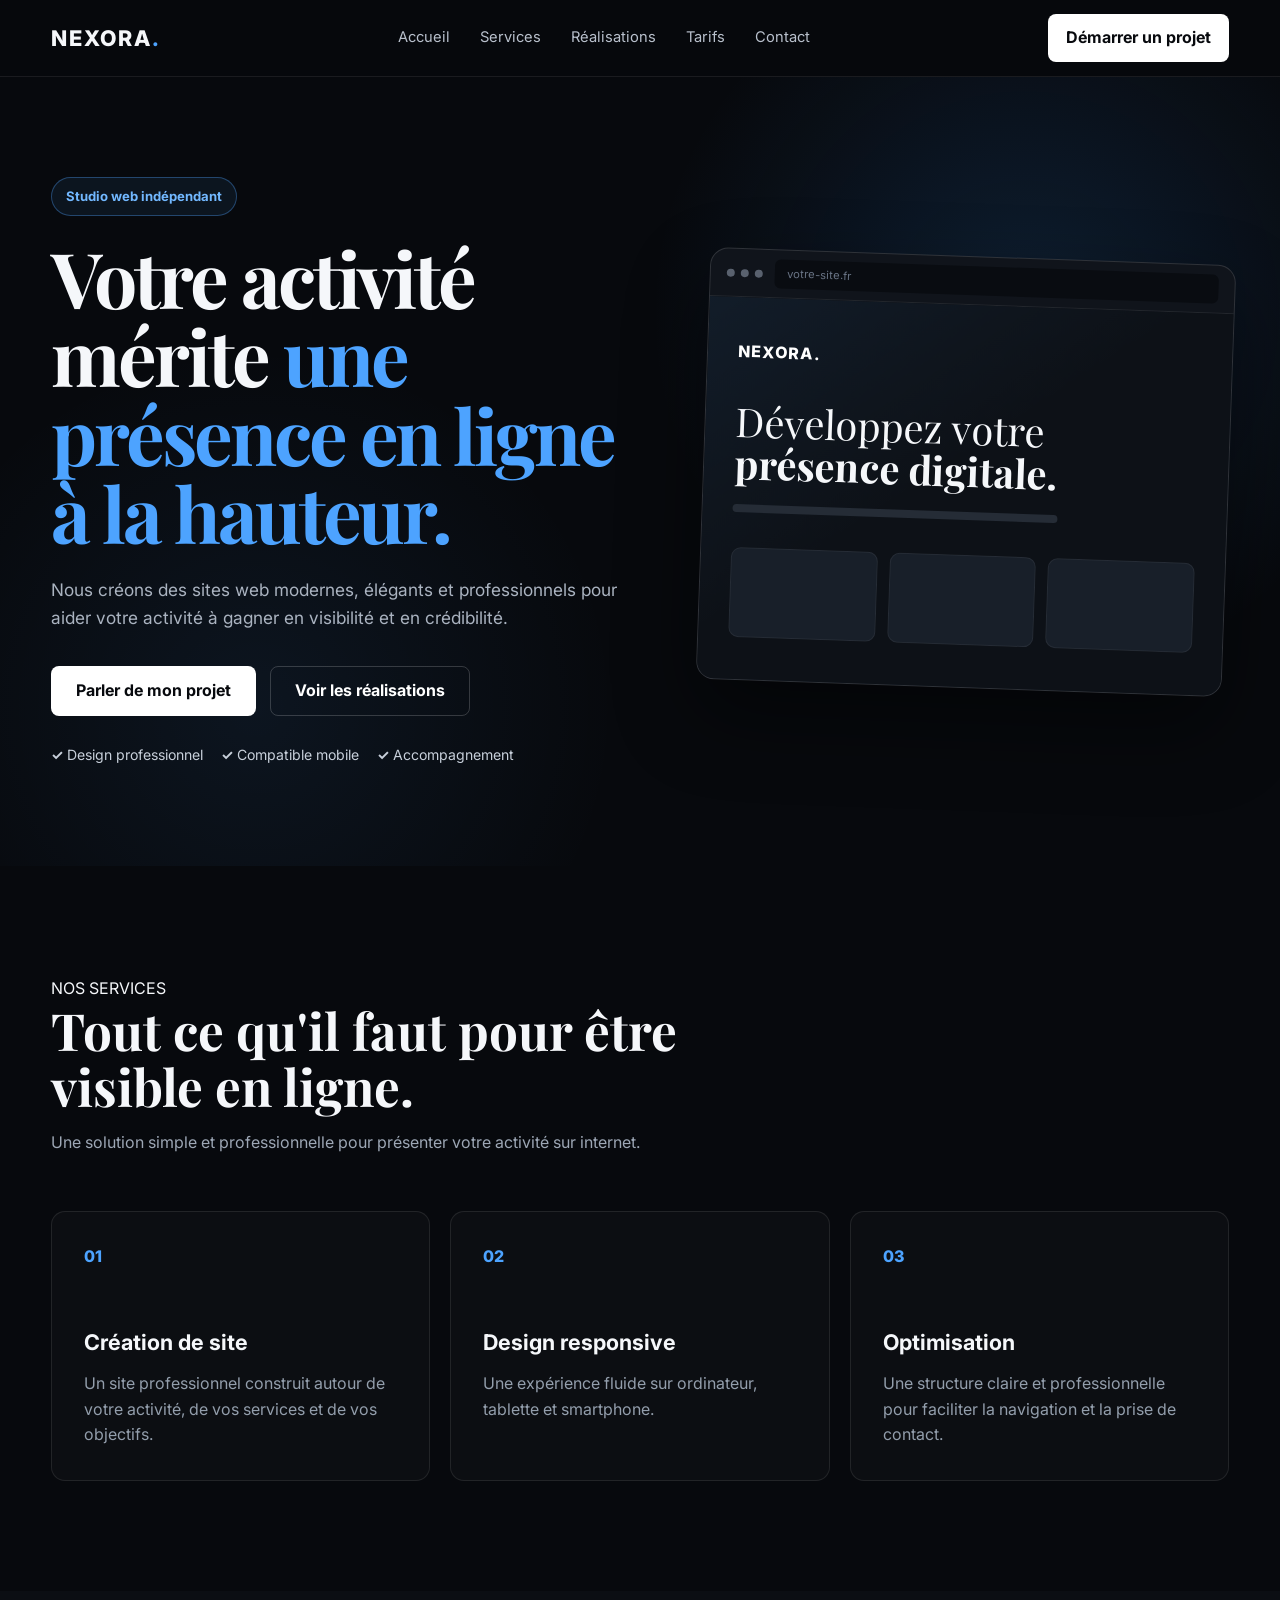
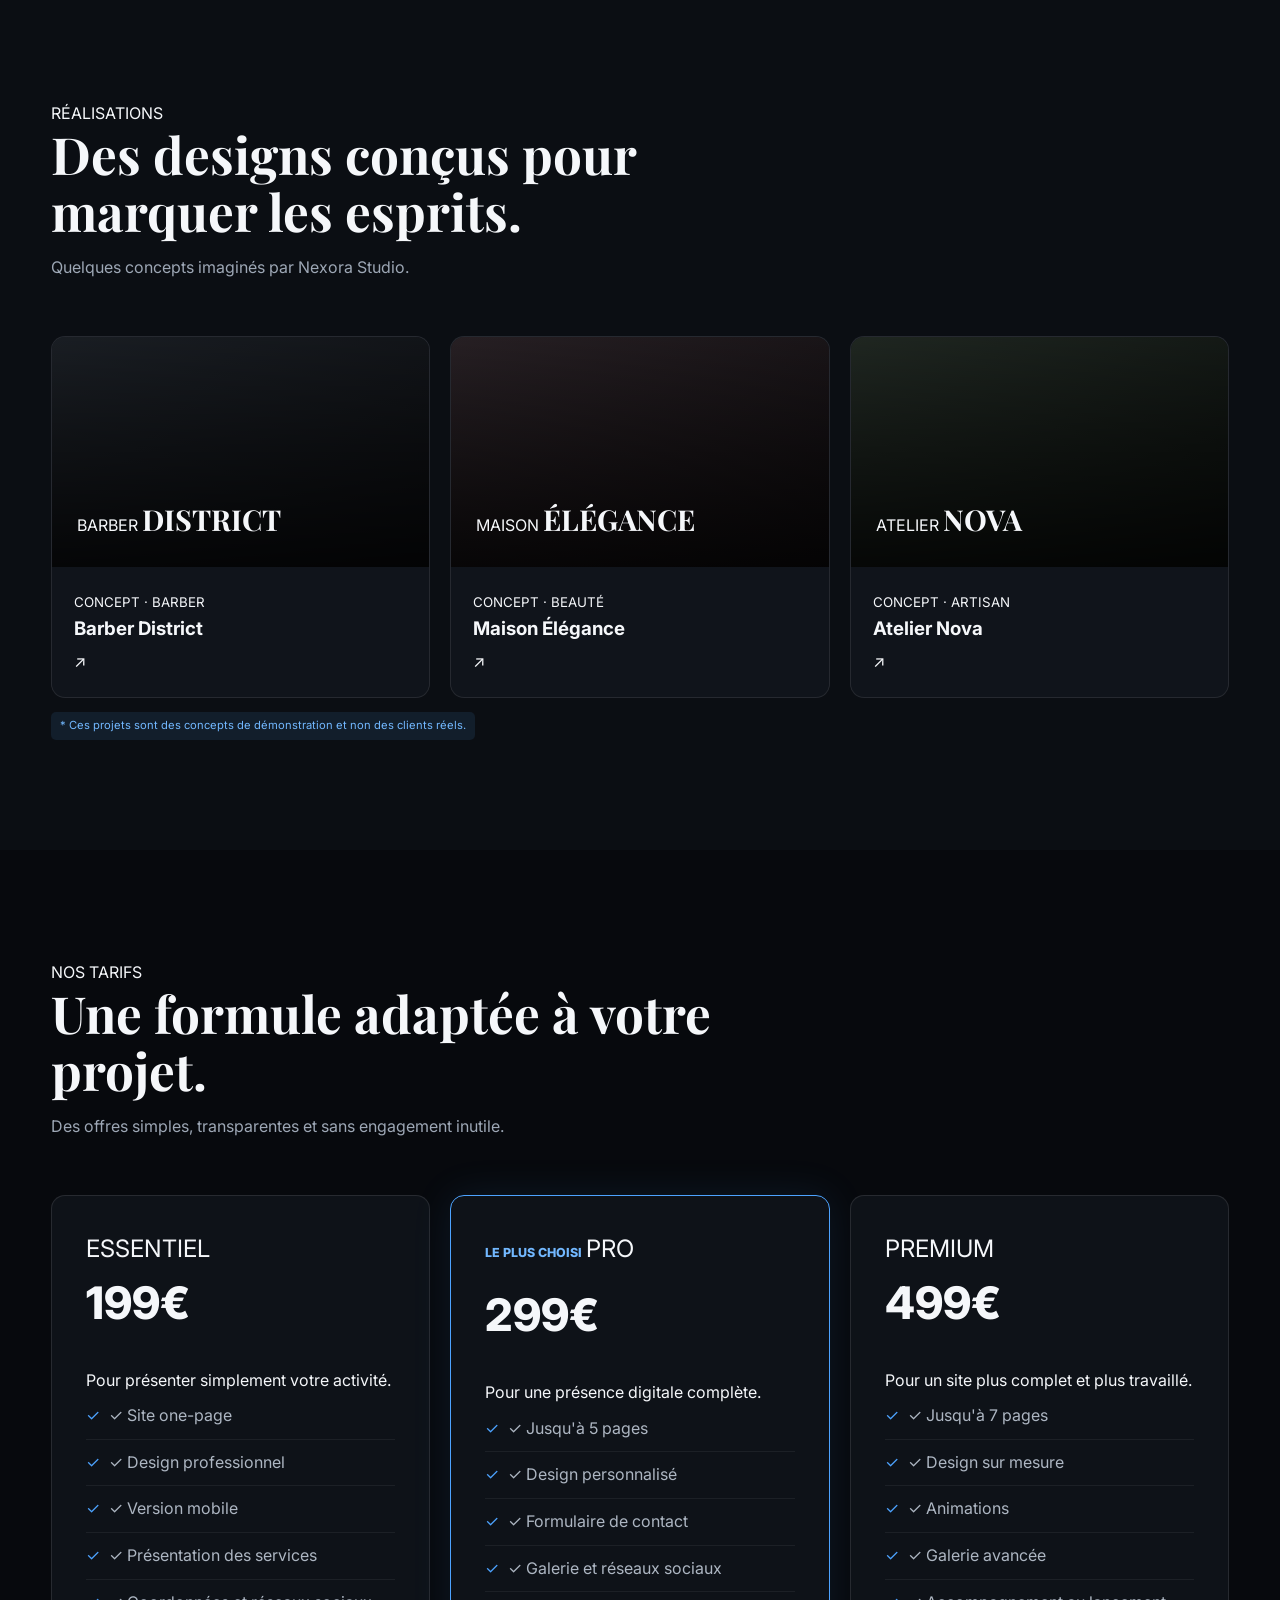
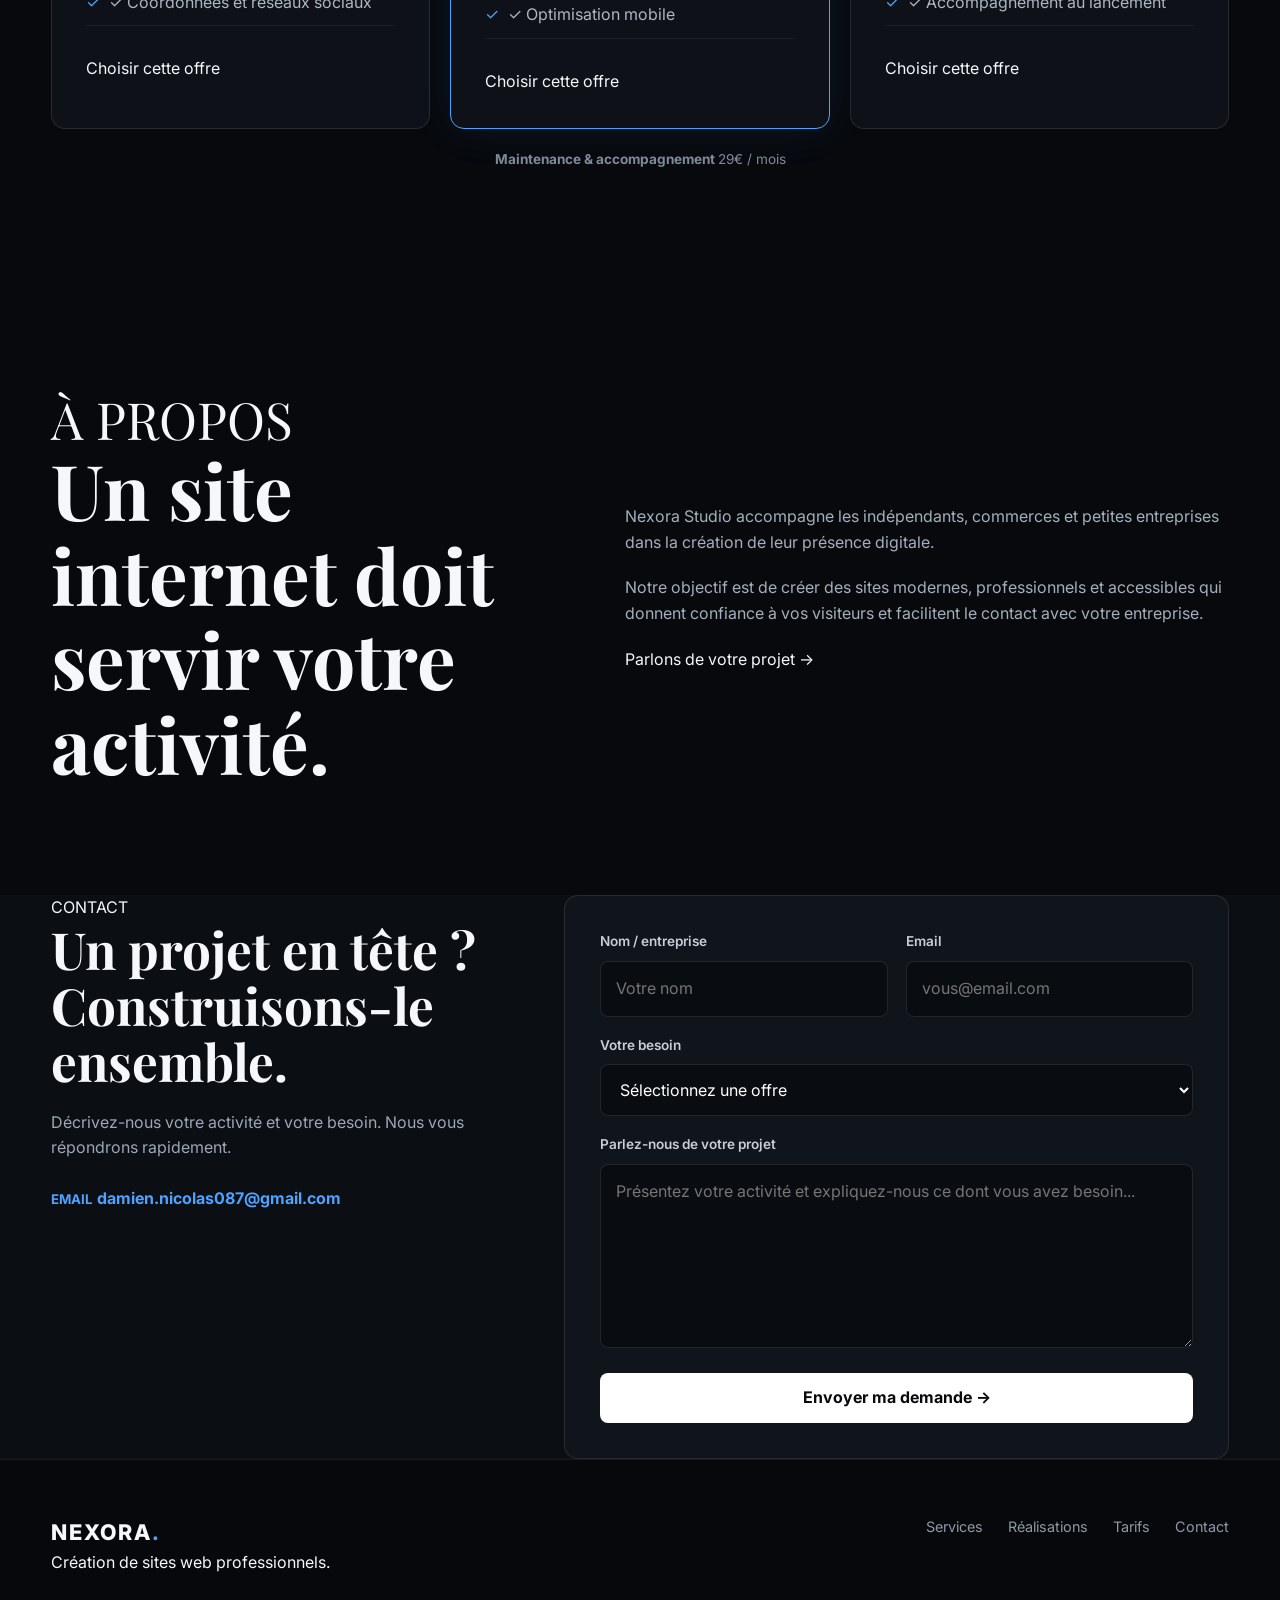
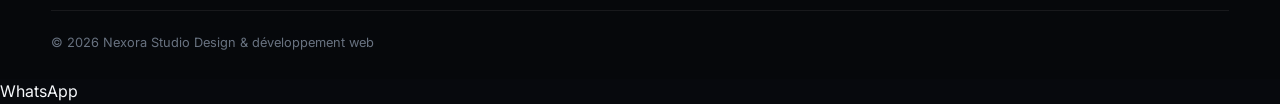
==== commit 4c1358b5: "Update index.html" ====
--- a/index.html
+++ b/index.html
@@ -753,5 +753,15 @@
   <script src="script.js"></script>
 
 </body>
+  <!-- BOUTON WHATSAPP -->
+<a
+  href="https://wa.me/33769253638"
+  class="whatsapp-button"
+  target="_blank"
+  rel="noopener noreferrer"
+  aria-label="Contacter Nexora Studio sur WhatsApp"
+>
+  WhatsApp
+</a>
 
 </html>
--- a/style.css
+++ b/style.css
@@ -776,4 +776,27 @@
   .footer-links {
     flex-wrap: wrap;
   }
-}
+   /* =========================
+   MENU MOBILE
+========================= */
+
+@media (max-width: 900px) {
+  .navigation.open {
+    display: flex;
+    position: absolute;
+    top: 76px;
+    left: 0;
+    right: 0;
+    flex-direction: column;
+    align-items: stretch;
+    gap: 0;
+    padding: 15px 5%;
+    background: rgba(7, 9, 13, 0.98);
+    border-bottom: 1px solid rgba(255, 255, 255, 0.08);
+  }
+
+  .navigation.open a {
+    padding: 15px 0;
+    border-bottom: 1px solid rgba(255, 255, 255, 0.06);
+  }
+}
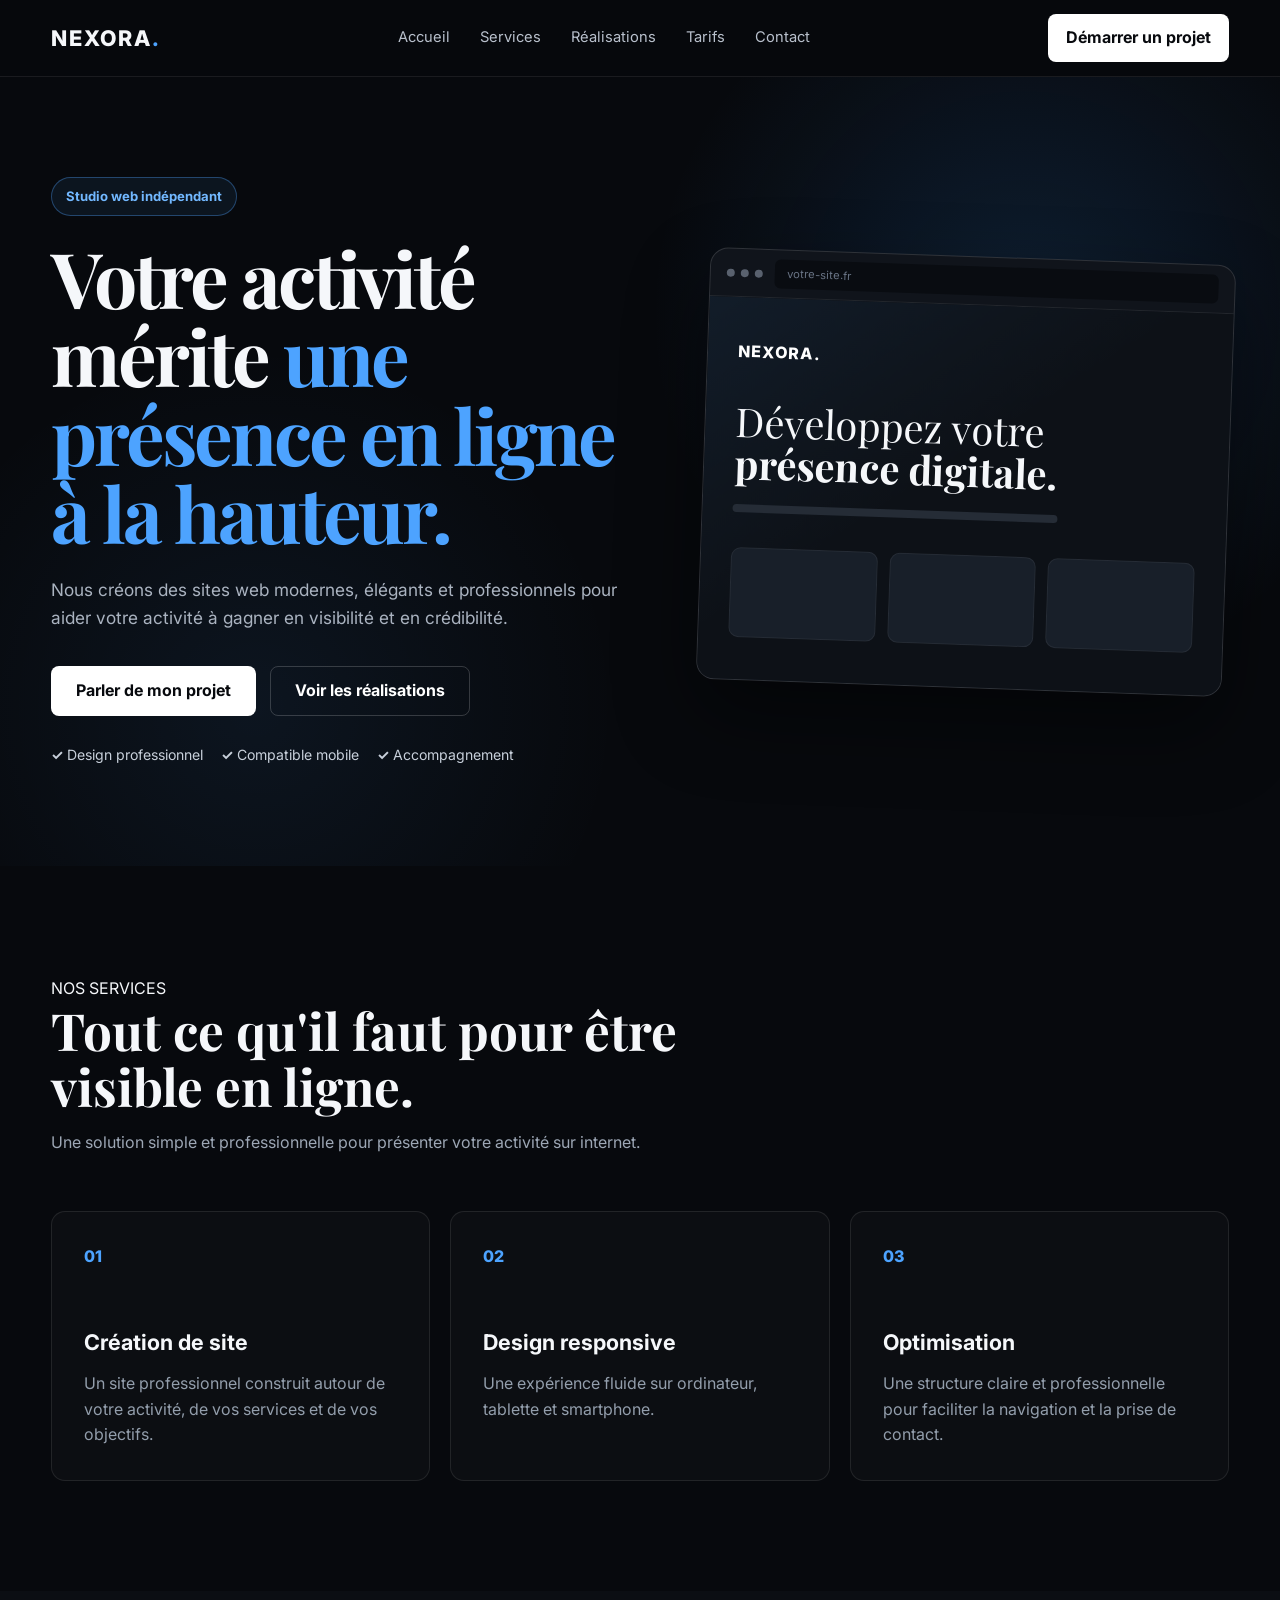
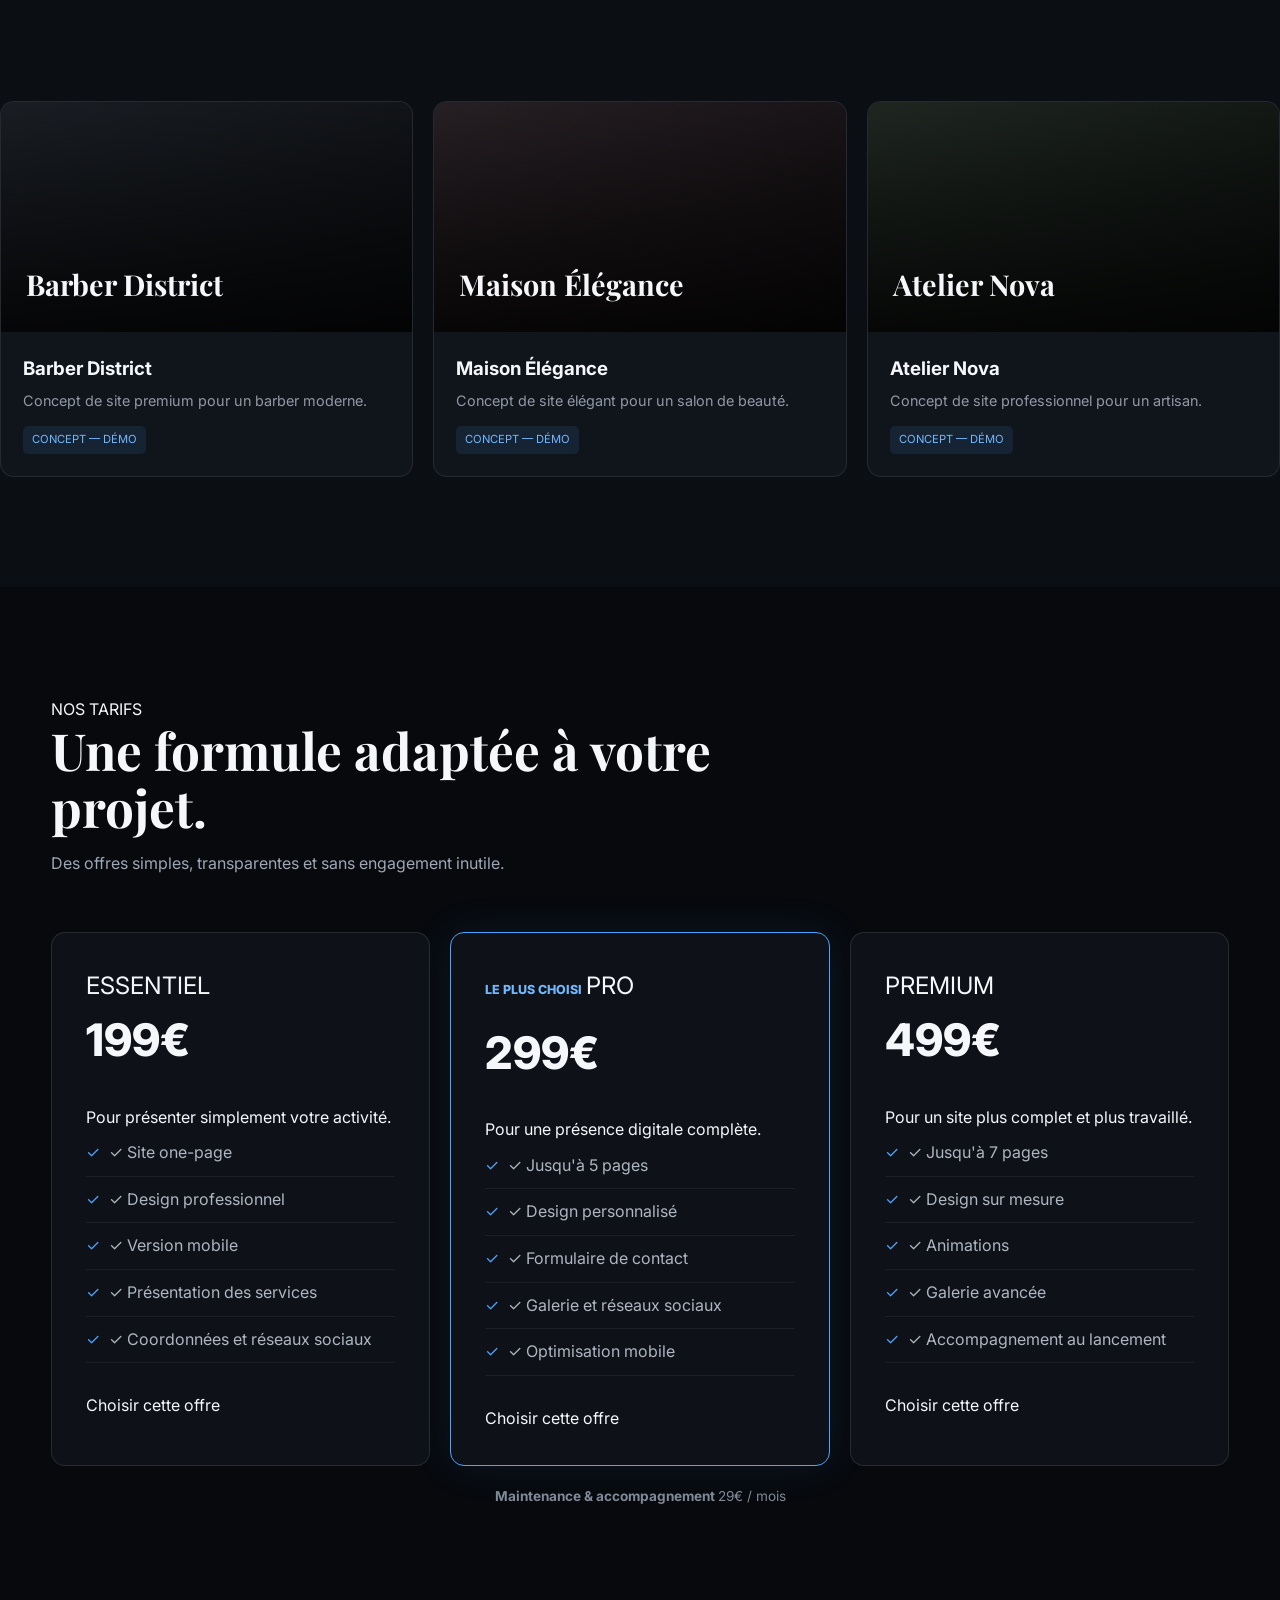
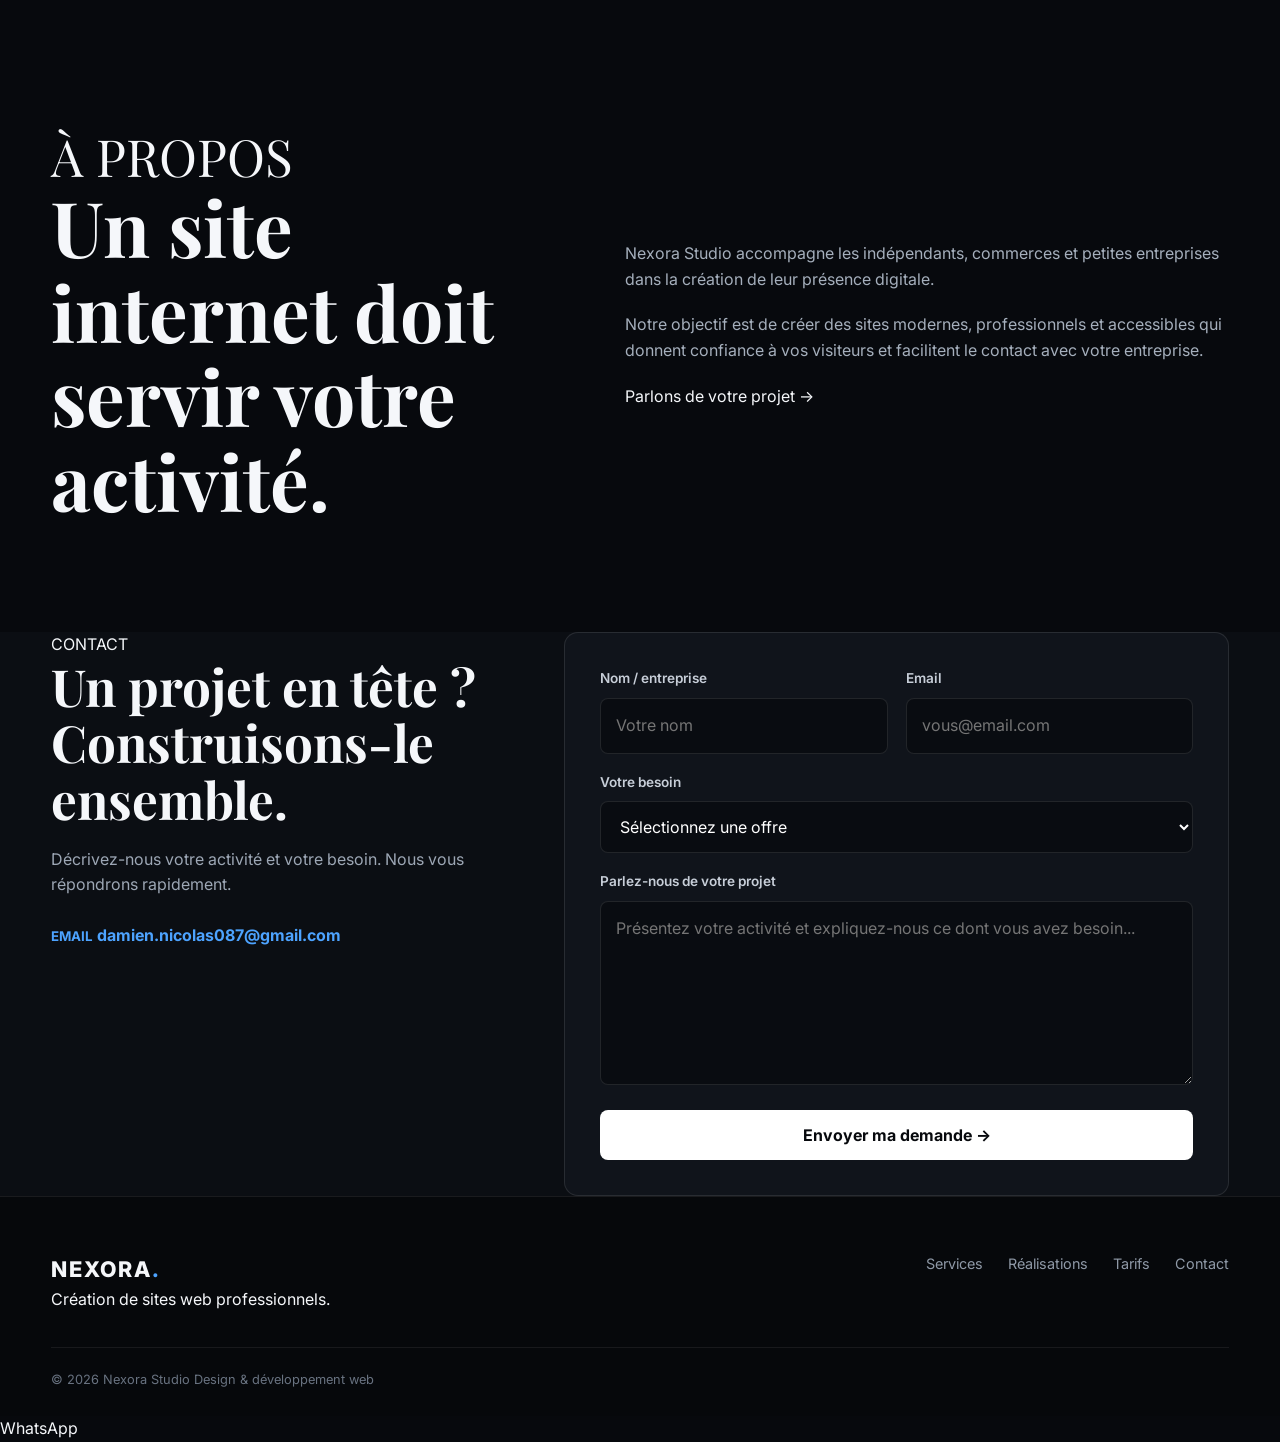
==== commit e04ad733: "Update index.html" ====
--- a/index.html
+++ b/index.html
@@ -266,110 +266,45 @@
 
     <section id="realisations" class="section section-dark">
 
-      <div class="container">
-
-        <div class="section-header">
-
-          <span>RÉALISATIONS</span>
-
-          <h2>
-            Des designs conçus pour
-            <strong>marquer les esprits.</strong>
-          </h2>
-
-          <p>
-            Quelques concepts imaginés par Nexora Studio.
-          </p>
-
-        </div>
-
-
-        <div class="projects-grid">
-
-
-          <article class="project-card">
-
-            <div class="project-preview project-barber">
-
-              <div>
-                BARBER
-                <strong>DISTRICT</strong>
-              </div>
-
-            </div>
-
-            <div class="project-info">
-
-              <div>
-                <small>CONCEPT · BARBER</small>
-                <h3>Barber District</h3>
-              </div>
-
-              <span>↗</span>
-
-            </div>
-
-          </article>
-
-
-          <article class="project-card">
-
-            <div class="project-preview project-beauty">
-
-              <div>
-                MAISON
-                <strong>ÉLÉGANCE</strong>
-              </div>
-
-            </div>
-
-            <div class="project-info">
-
-              <div>
-                <small>CONCEPT · BEAUTÉ</small>
-                <h3>Maison Élégance</h3>
-              </div>
-
-              <span>↗</span>
-
-            </div>
-
-          </article>
-
-
-          <article class="project-card">
-
-            <div class="project-preview project-artisan">
-
-              <div>
-                ATELIER
-                <strong>NOVA</strong>
-              </div>
-
-            </div>
-
-            <div class="project-info">
-
-              <div>
-                <small>CONCEPT · ARTISAN</small>
-                <h3>Atelier Nova</h3>
-              </div>
-
-              <span>↗</span>
-
-            </div>
-
-          </article>
-
-
-        </div>
-
-
-        <p class="demo-warning">
-          * Ces projets sont des concepts de démonstration et non des clients réels.
-        </p>
-
-      </div>
+      <div class="projects-grid">
+
+  <article class="project-card">
+    <div class="project-preview project-barber">
+      <strong>Barber District</strong>
+    </div>
+
+    <div class="project-info">
+      <h3>Barber District</h3>
+      <p>Concept de site premium pour un barber moderne.</p>
+      <span class="demo-warning">CONCEPT — DÉMO</span>
+    </div>
+  </article>
+
+  <article class="project-card">
+    <div class="project-preview project-beauty">
+      <strong>Maison Élégance</strong>
+    </div>
+
+    <div class="project-info">
+      <h3>Maison Élégance</h3>
+      <p>Concept de site élégant pour un salon de beauté.</p>
+      <span class="demo-warning">CONCEPT — DÉMO</span>
+    </div>
+  </article>
+
+  <article class="project-card">
+    <div class="project-preview project-artisan">
+      <strong>Atelier Nova</strong>
+    </div>
+
+    <div class="project-info">
+      <h3>Atelier Nova</h3>
+      <p>Concept de site professionnel pour un artisan.</p>
+      <span class="demo-warning">CONCEPT — DÉMO</span>
+    </div>
+  </article>
+
+</div>
 
     </section>
 
--- a/style.css
+++ b/style.css
@@ -799,4 +799,34 @@
     padding: 15px 0;
     border-bottom: 1px solid rgba(255, 255, 255, 0.06);
   }
-}
+   /* =========================
+   BOUTON WHATSAPP
+========================= */
+
+.whatsapp-button {
+  position: fixed;
+  right: 22px;
+  bottom: 22px;
+  z-index: 999;
+  padding: 14px 20px;
+  border-radius: 50px;
+  background: #25d366;
+  color: #ffffff;
+  font-weight: 800;
+  box-shadow: 0 10px 30px rgba(0, 0, 0, 0.35);
+  transition: 0.25s ease;
+}
+
+.whatsapp-button:hover {
+  transform: translateY(-3px);
+  background: #1ebe5d;
+}
+
+@media (max-width: 650px) {
+  .whatsapp-button {
+    right: 15px;
+    bottom: 15px;
+    padding: 12px 17px;
+    font-size: 0.9rem;
+  }
+}
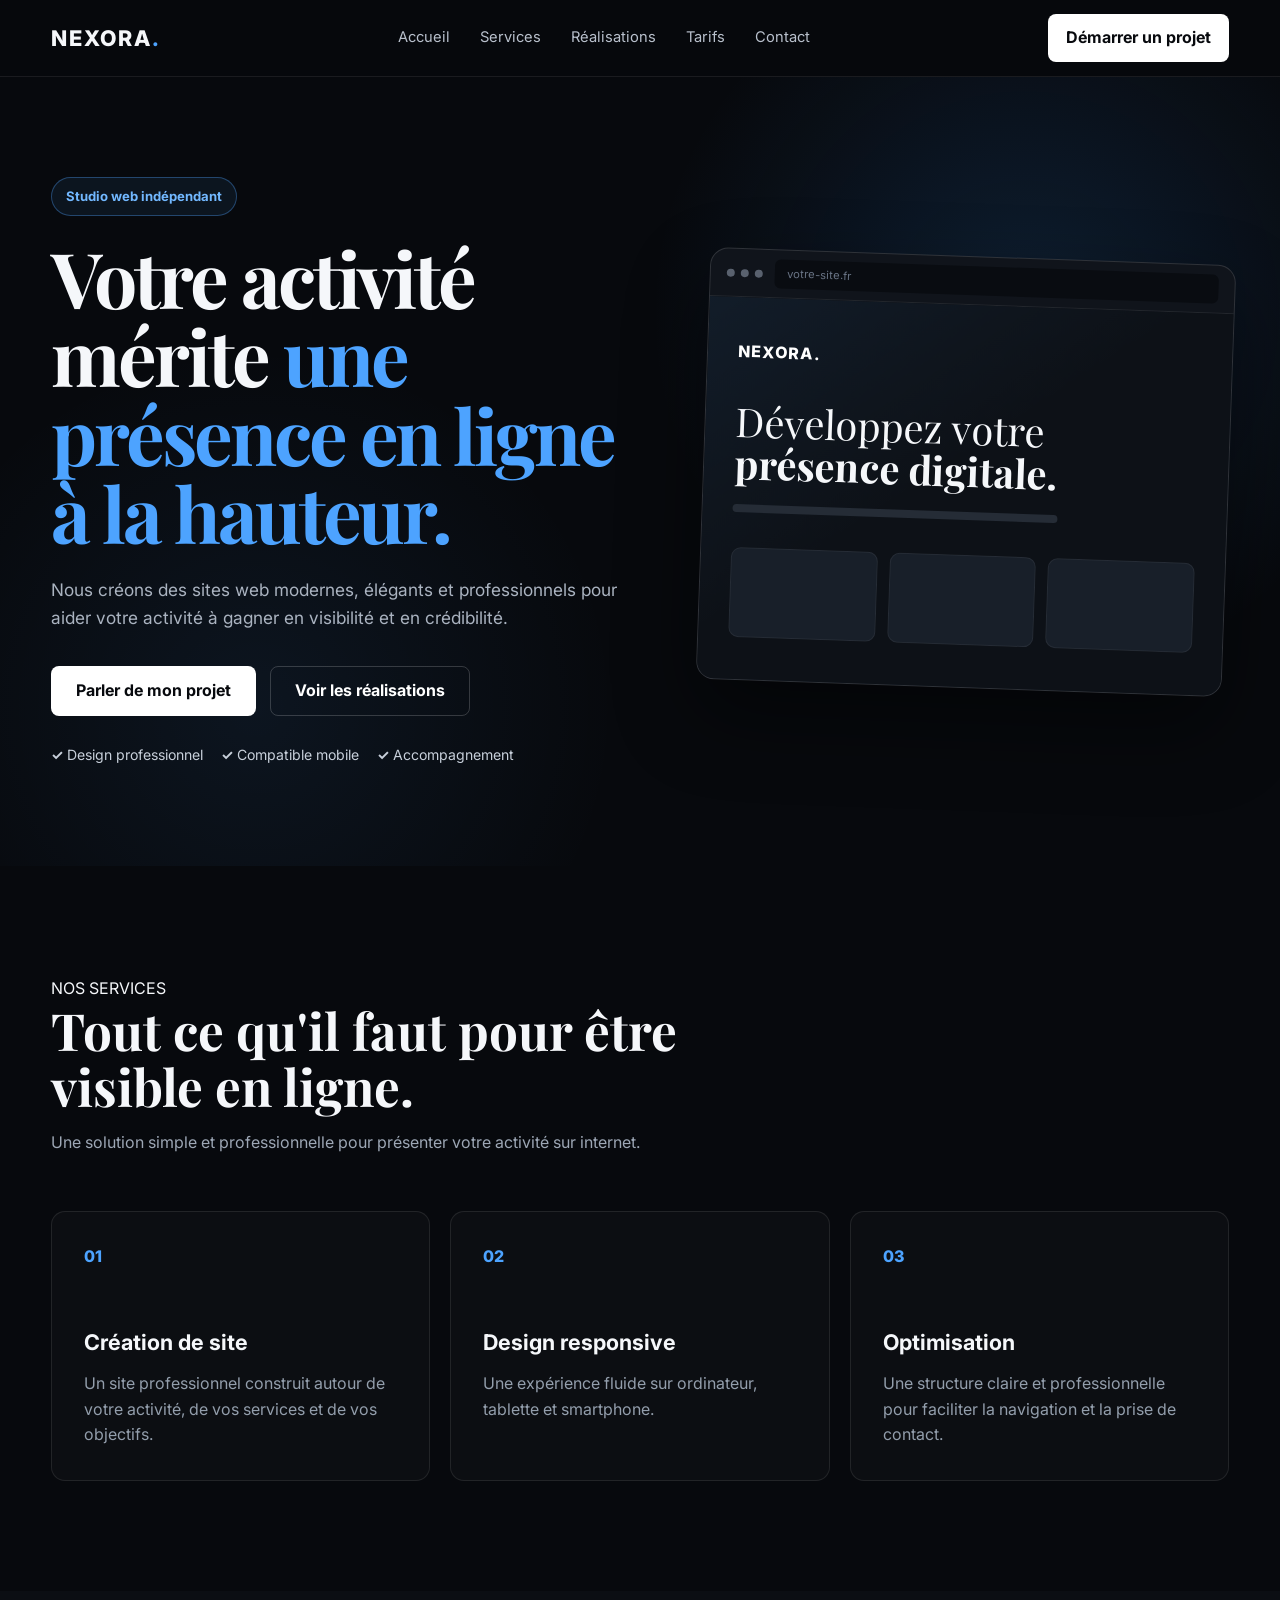
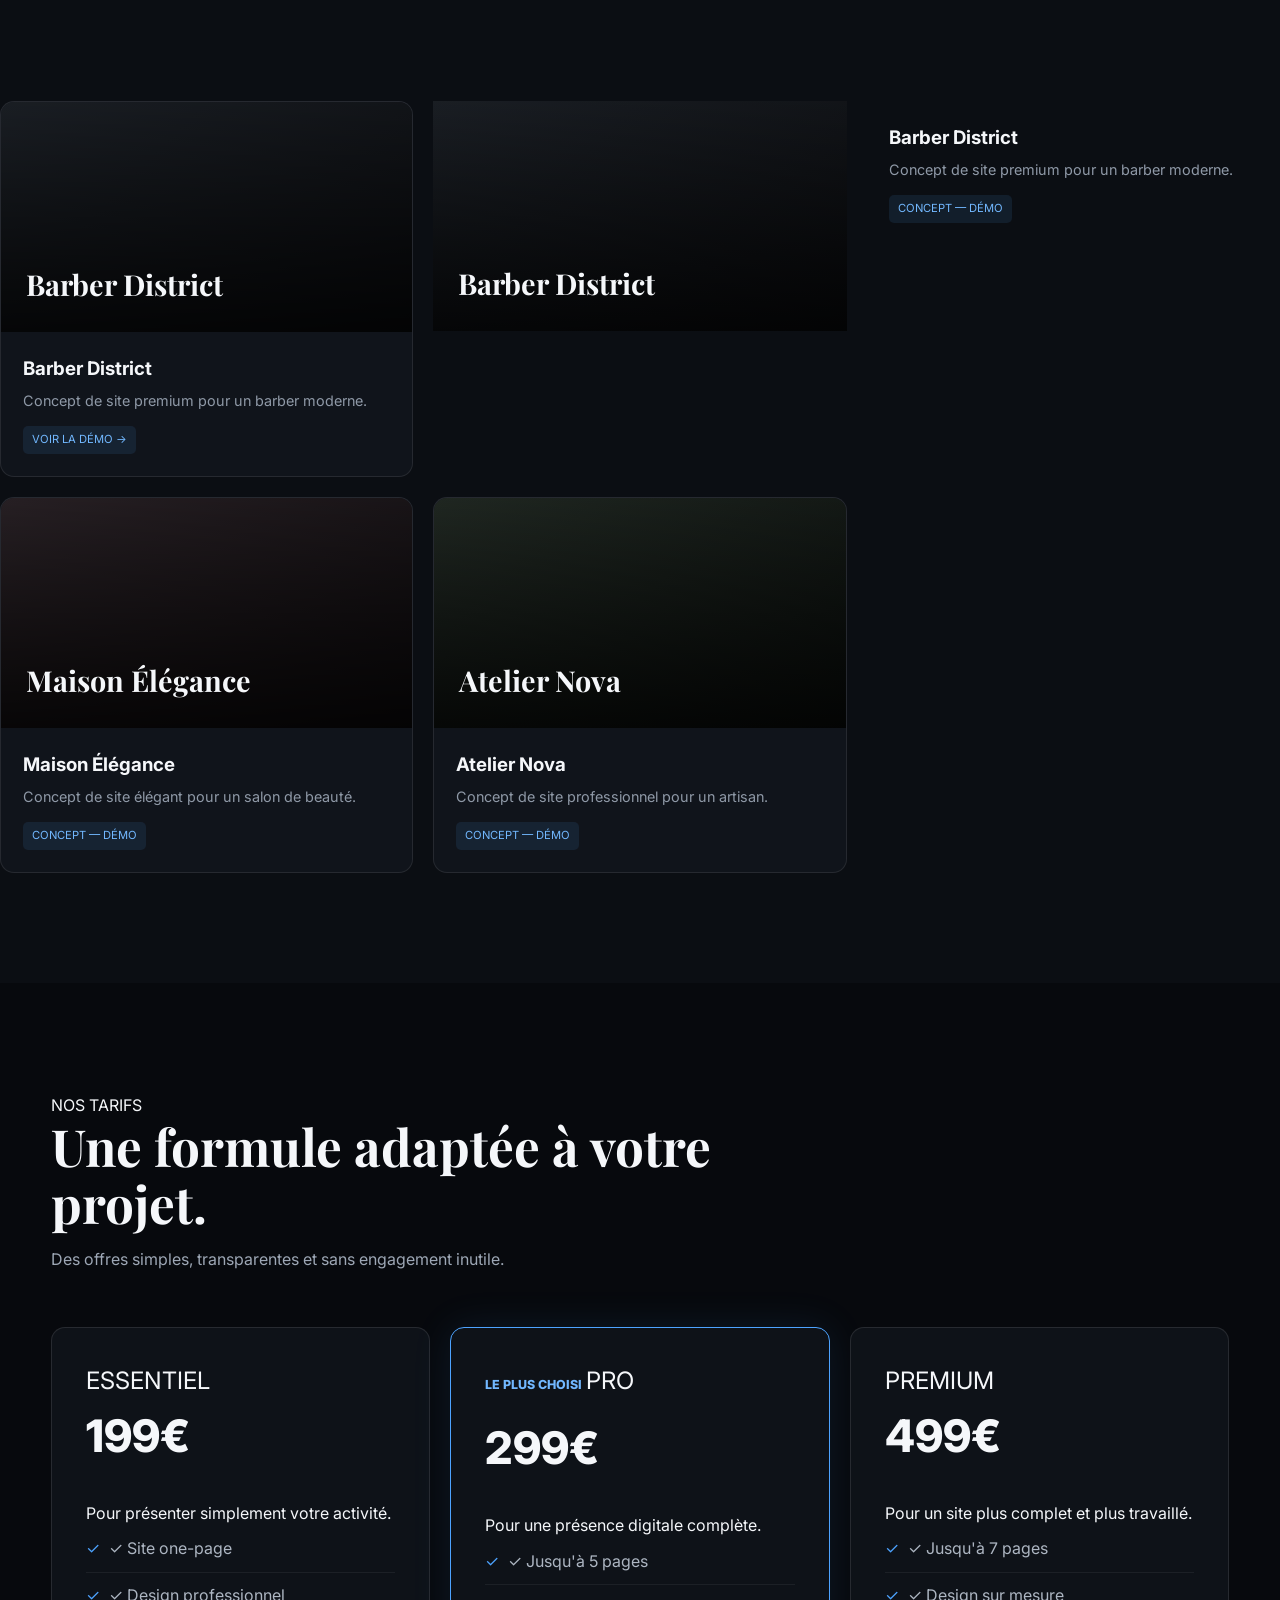
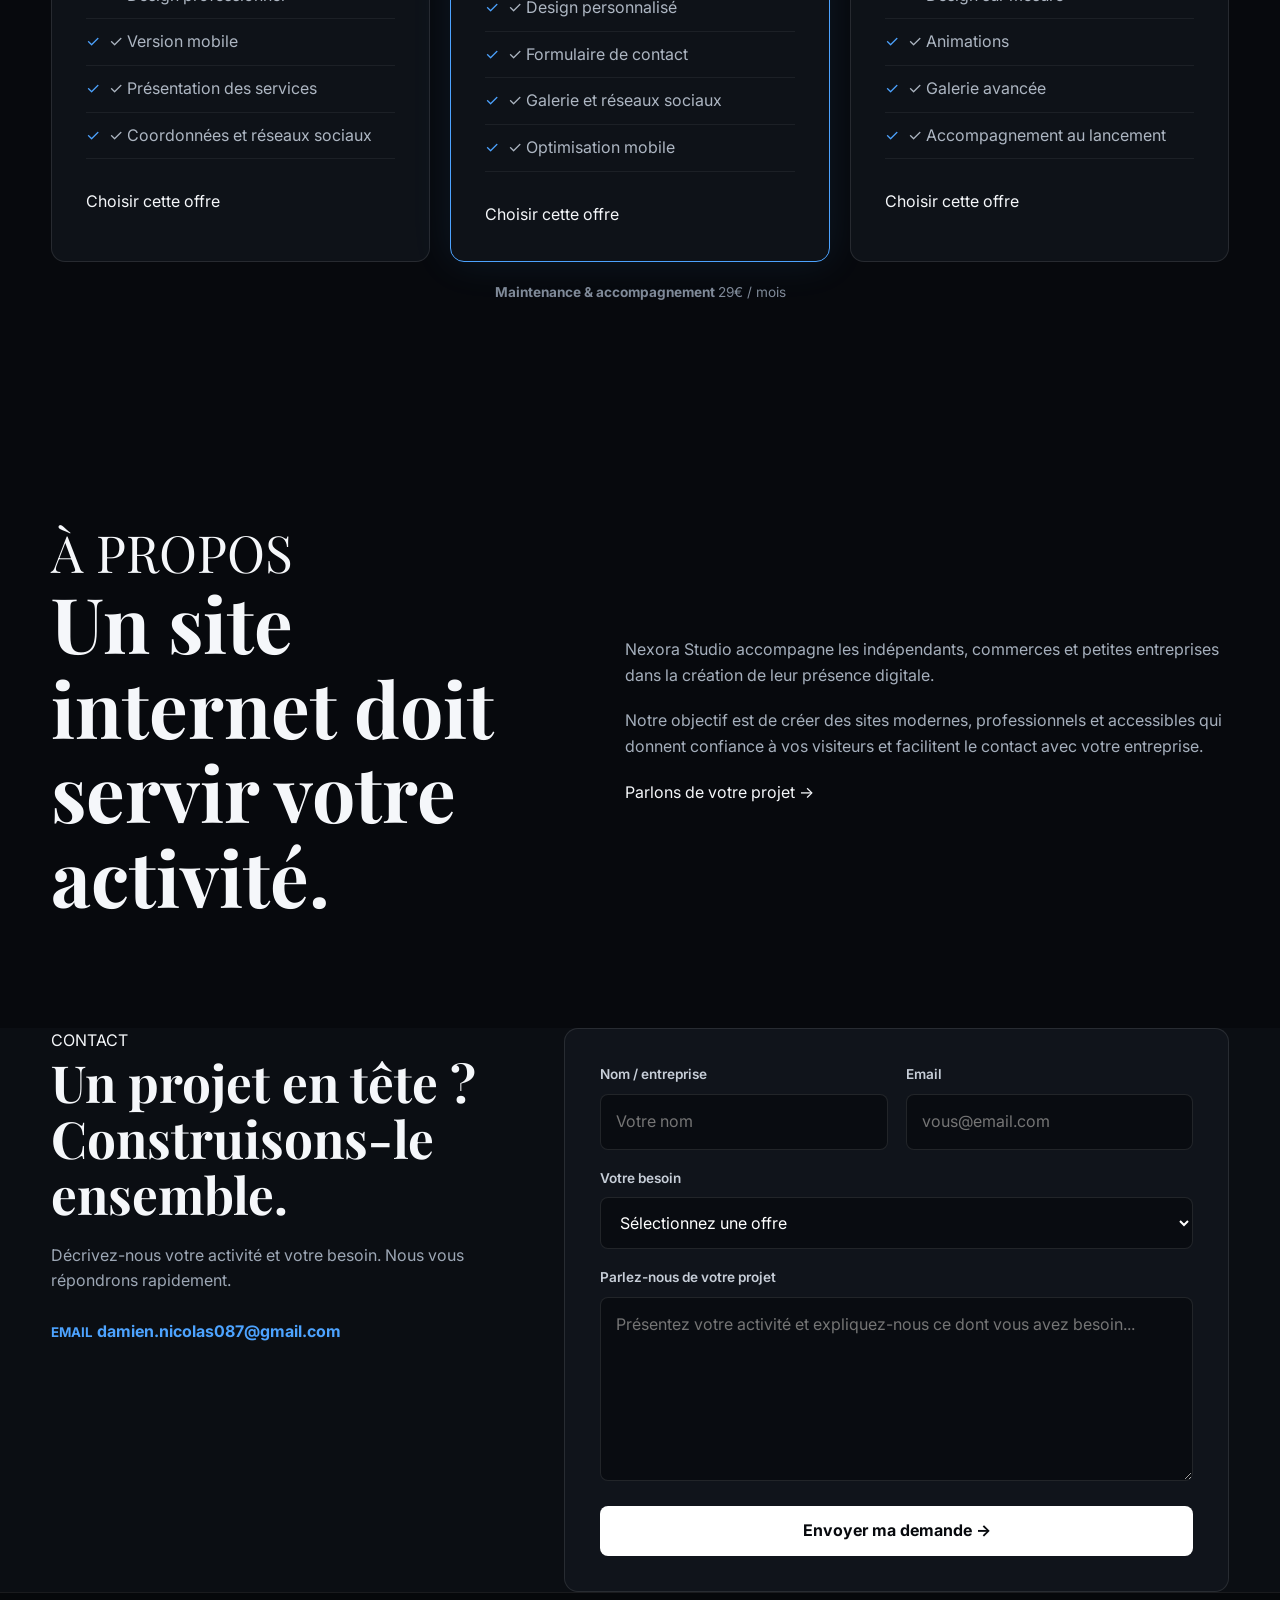
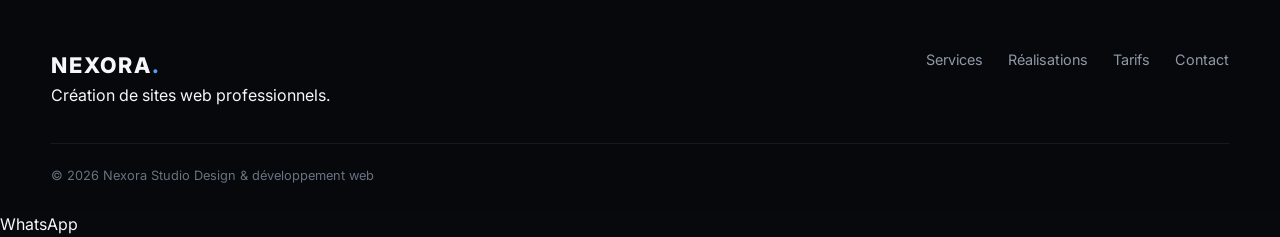
==== commit 42274348: "Update index.html" ====
--- a/index.html
+++ b/index.html
@@ -269,6 +269,18 @@
       <div class="projects-grid">
 
   <article class="project-card">
+  <a href="barber.html" target="_blank" rel="noopener noreferrer">
+    <div class="project-preview project-barber">
+      <strong>Barber District</strong>
+    </div>
+
+    <div class="project-info">
+      <h3>Barber District</h3>
+      <p>Concept de site premium pour un barber moderne.</p>
+      <span class="demo-warning">VOIR LA DÉMO →</span>
+    </div>
+  </a>
+</article>
     <div class="project-preview project-barber">
       <strong>Barber District</strong>
     </div>
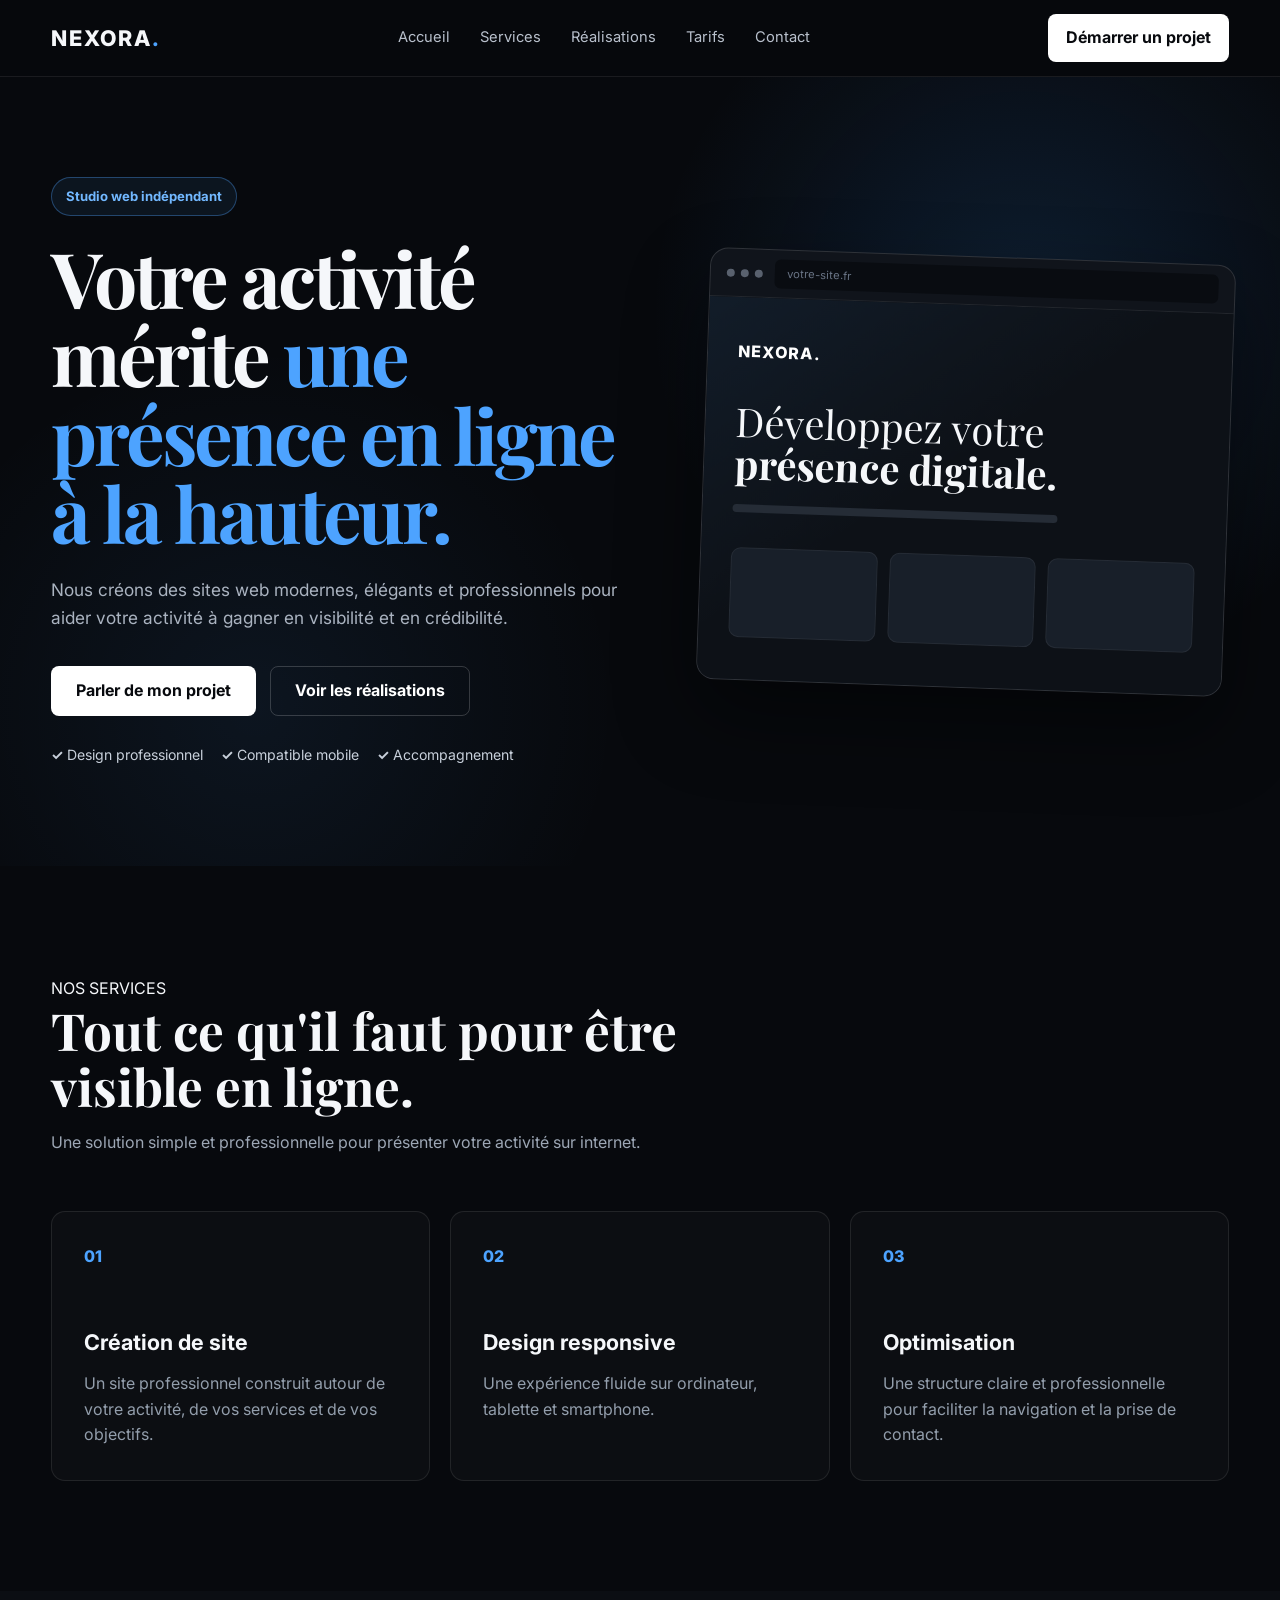
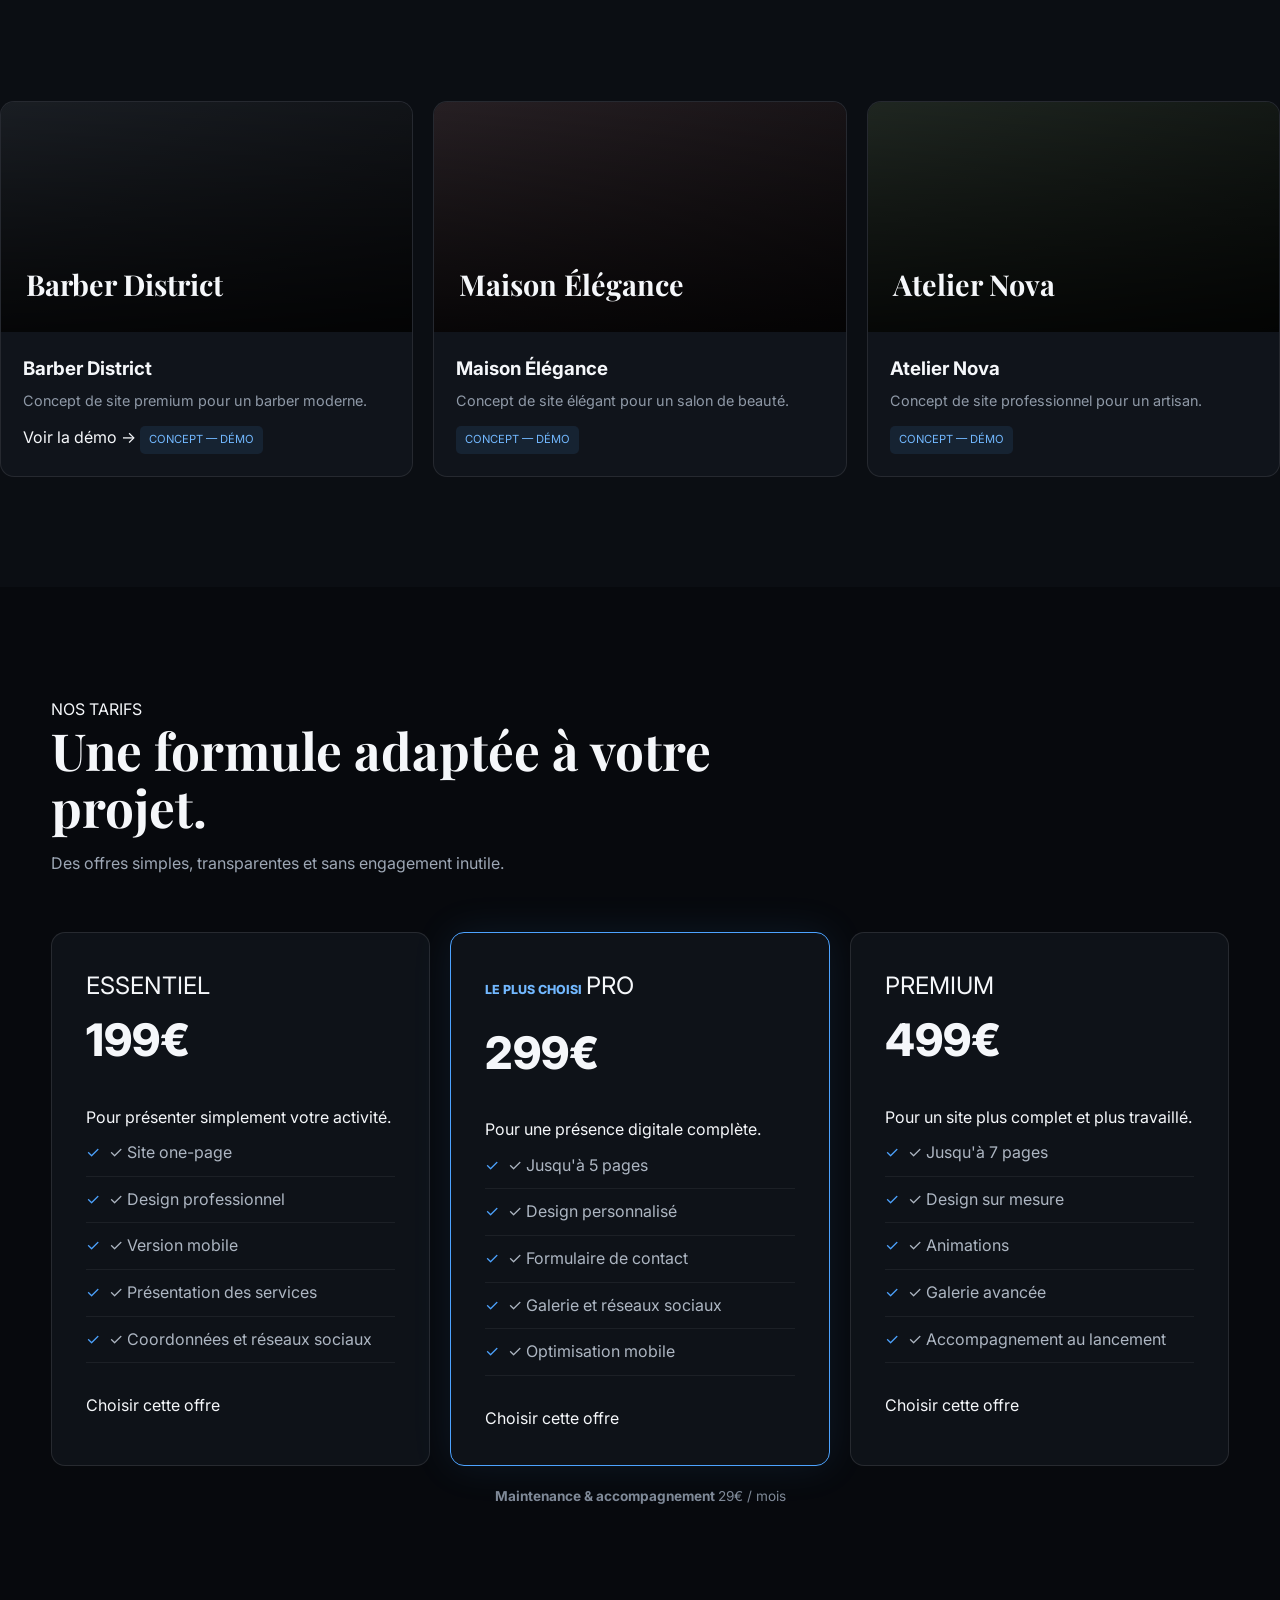
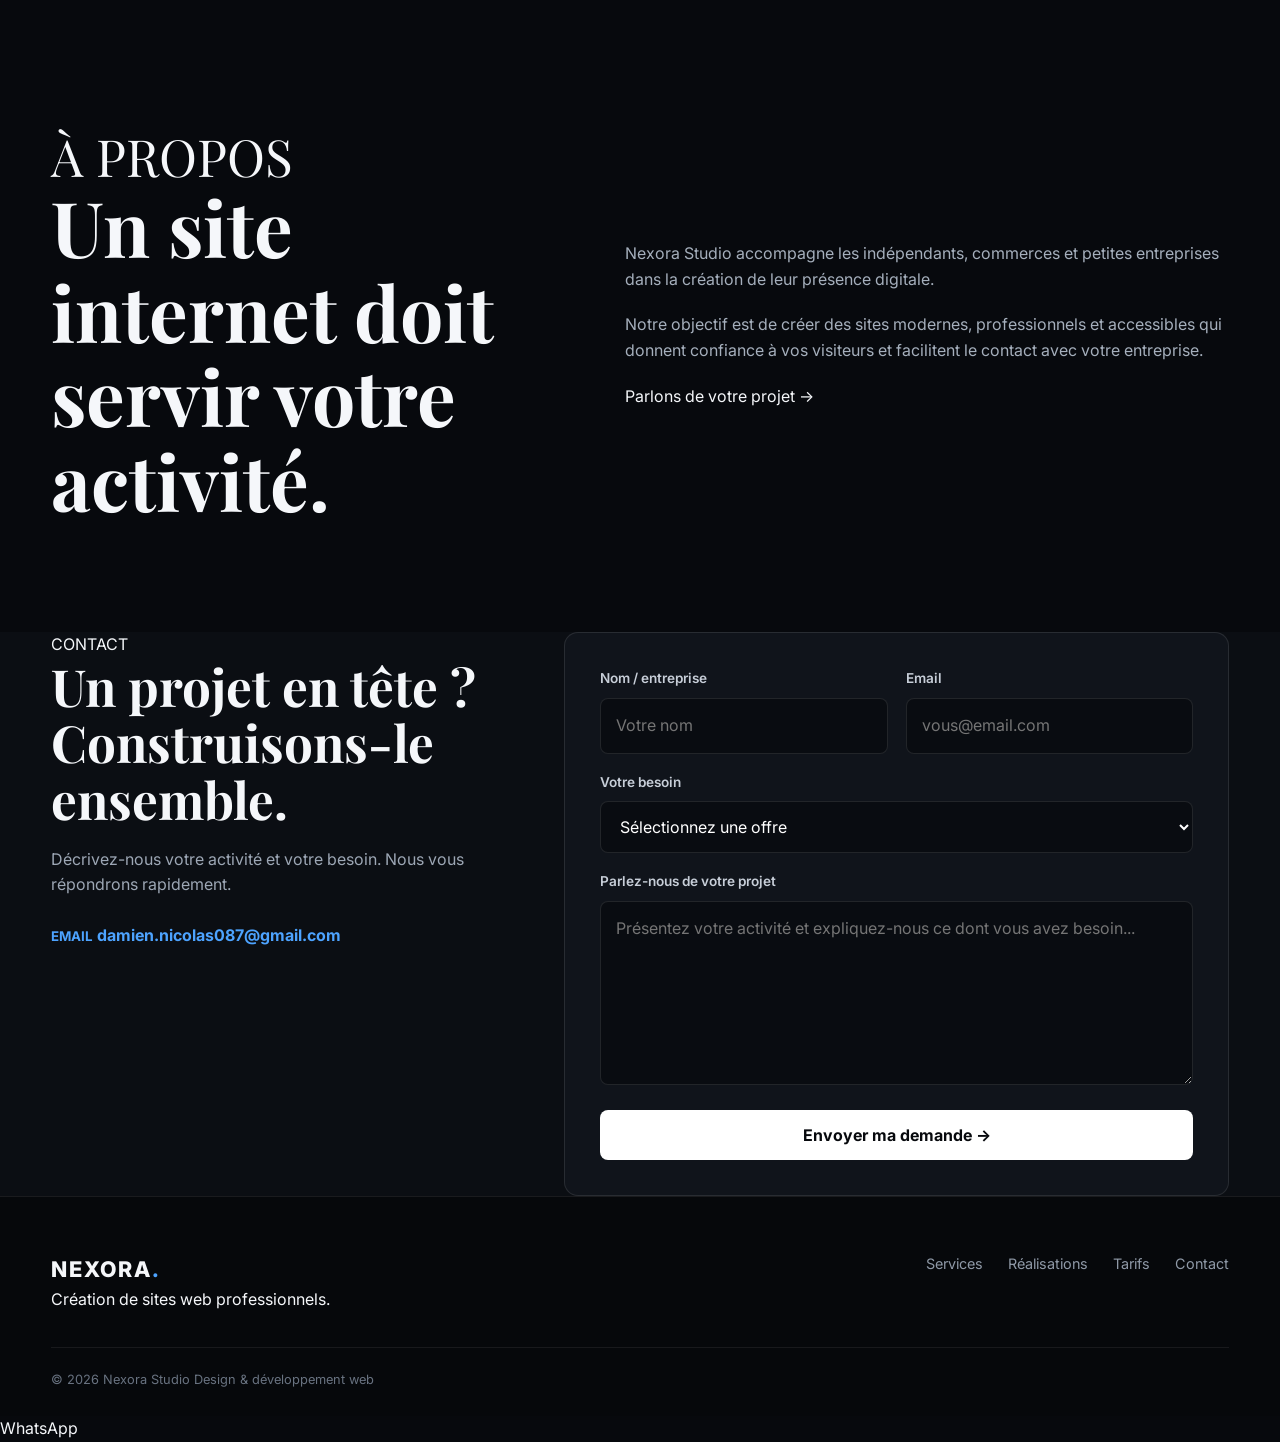
==== commit f3b3c4e9: "Update index.html" ====
--- a/index.html
+++ b/index.html
@@ -268,29 +268,29 @@
 
       <div class="projects-grid">
 
-  <article class="project-card">
-  <a href="barber.html" target="_blank" rel="noopener noreferrer">
-    <div class="project-preview project-barber">
-      <strong>Barber District</strong>
-    </div>
-
-    <div class="project-info">
-      <h3>Barber District</h3>
-      <p>Concept de site premium pour un barber moderne.</p>
-      <span class="demo-warning">VOIR LA DÉMO →</span>
-    </div>
-  </a>
+<article class="project-card">
+
+  <div class="project-preview project-barber">
+    <strong>Barber District</strong>
+  </div>
+
+  <div class="project-info">
+    <h3>Barber District</h3>
+    <p>Concept de site premium pour un barber moderne.</p>
+
+    <a
+      href="./barber.html"
+      target="_blank"
+      rel="noopener noreferrer"
+      class="demo-link"
+    >
+      Voir la démo →
+    </a>
+
+    <span class="demo-warning">CONCEPT — DÉMO</span>
+  </div>
+
 </article>
-    <div class="project-preview project-barber">
-      <strong>Barber District</strong>
-    </div>
-
-    <div class="project-info">
-      <h3>Barber District</h3>
-      <p>Concept de site premium pour un barber moderne.</p>
-      <span class="demo-warning">CONCEPT — DÉMO</span>
-    </div>
-  </article>
 
   <article class="project-card">
     <div class="project-preview project-beauty">
--- a/style.css
+++ b/style.css
@@ -829,4 +829,24 @@
     padding: 12px 17px;
     font-size: 0.9rem;
   }
-}
+   /* =========================
+   CARTES CLIQUABLES
+========================= */
+
+.project-card > a {
+  display: block;
+  height: 100%;
+}
+
+.project-card {
+  transition: transform 0.3s ease, border-color 0.3s ease;
+}
+
+.project-card:hover {
+  transform: translateY(-6px);
+  border-color: rgba(77, 163, 255, 0.45);
+}
+
+.project-card:hover .demo-warning {
+  color: #ffffff;
+}
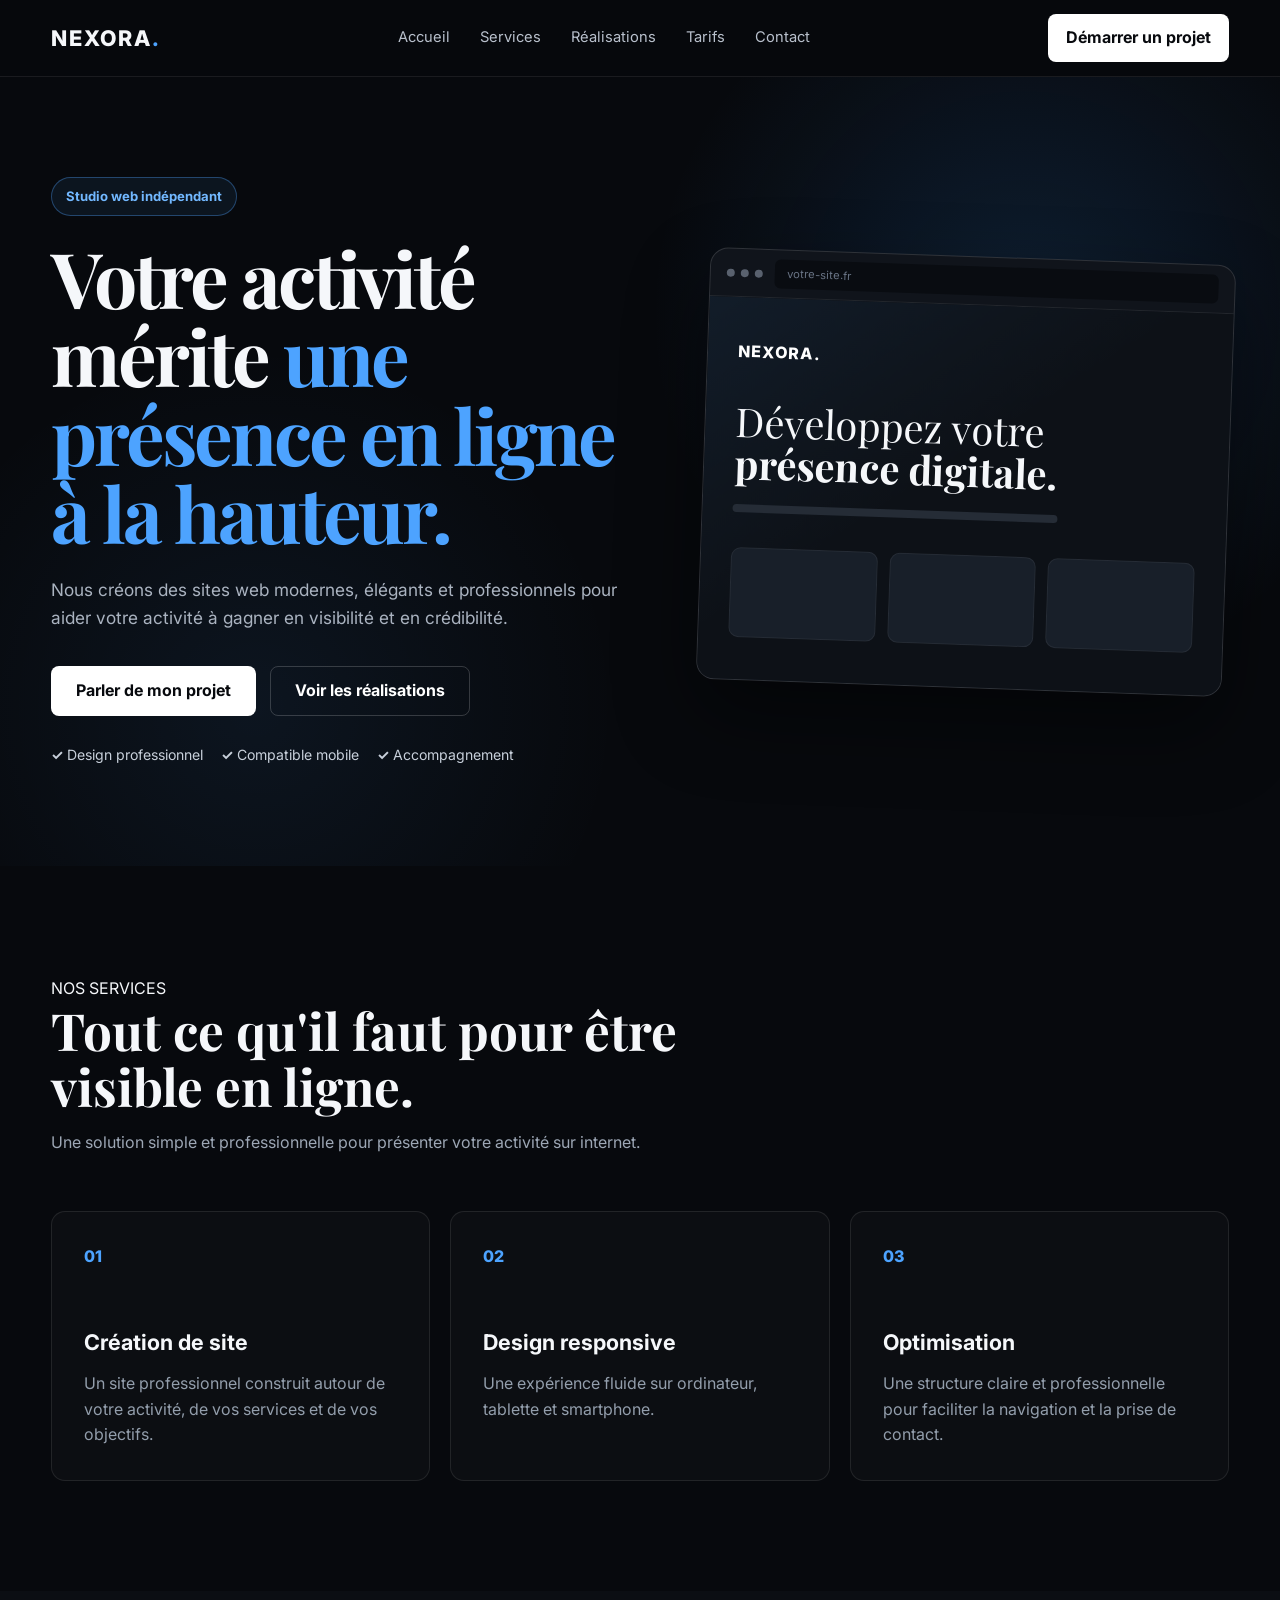
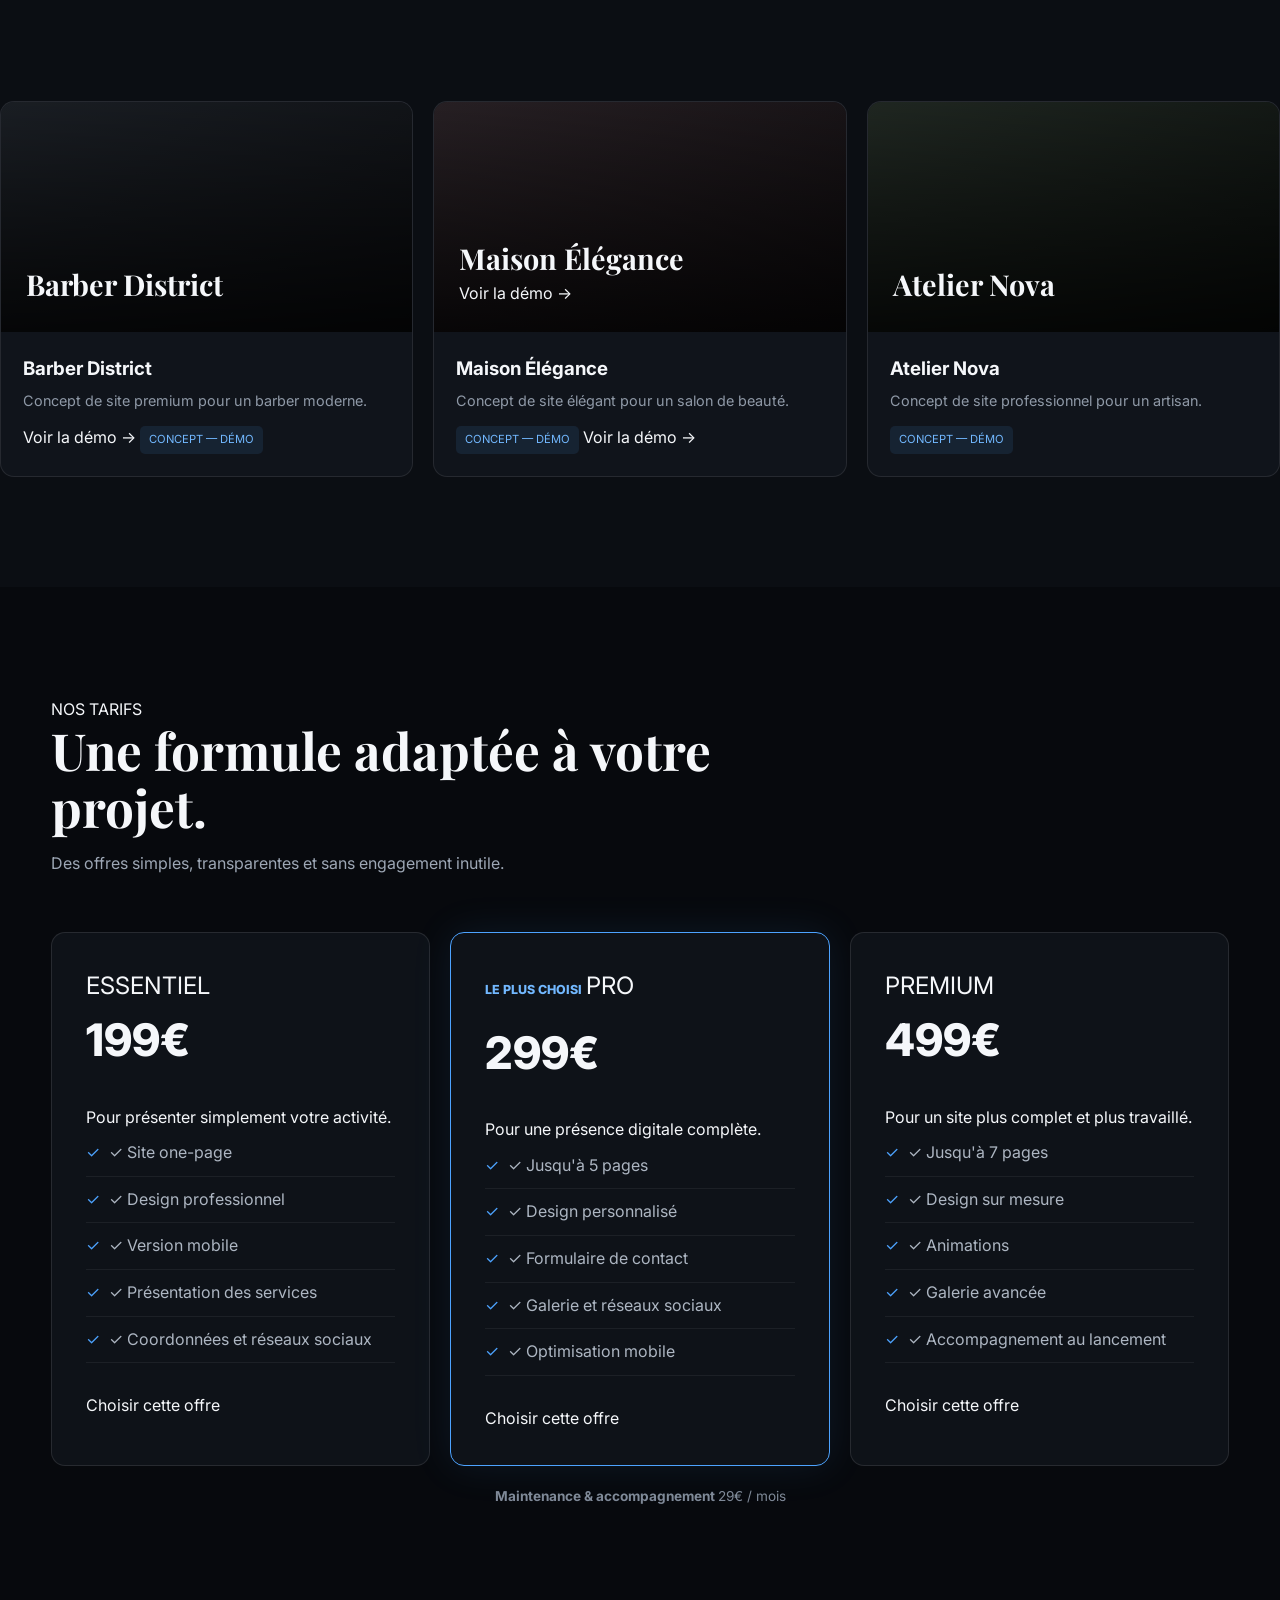
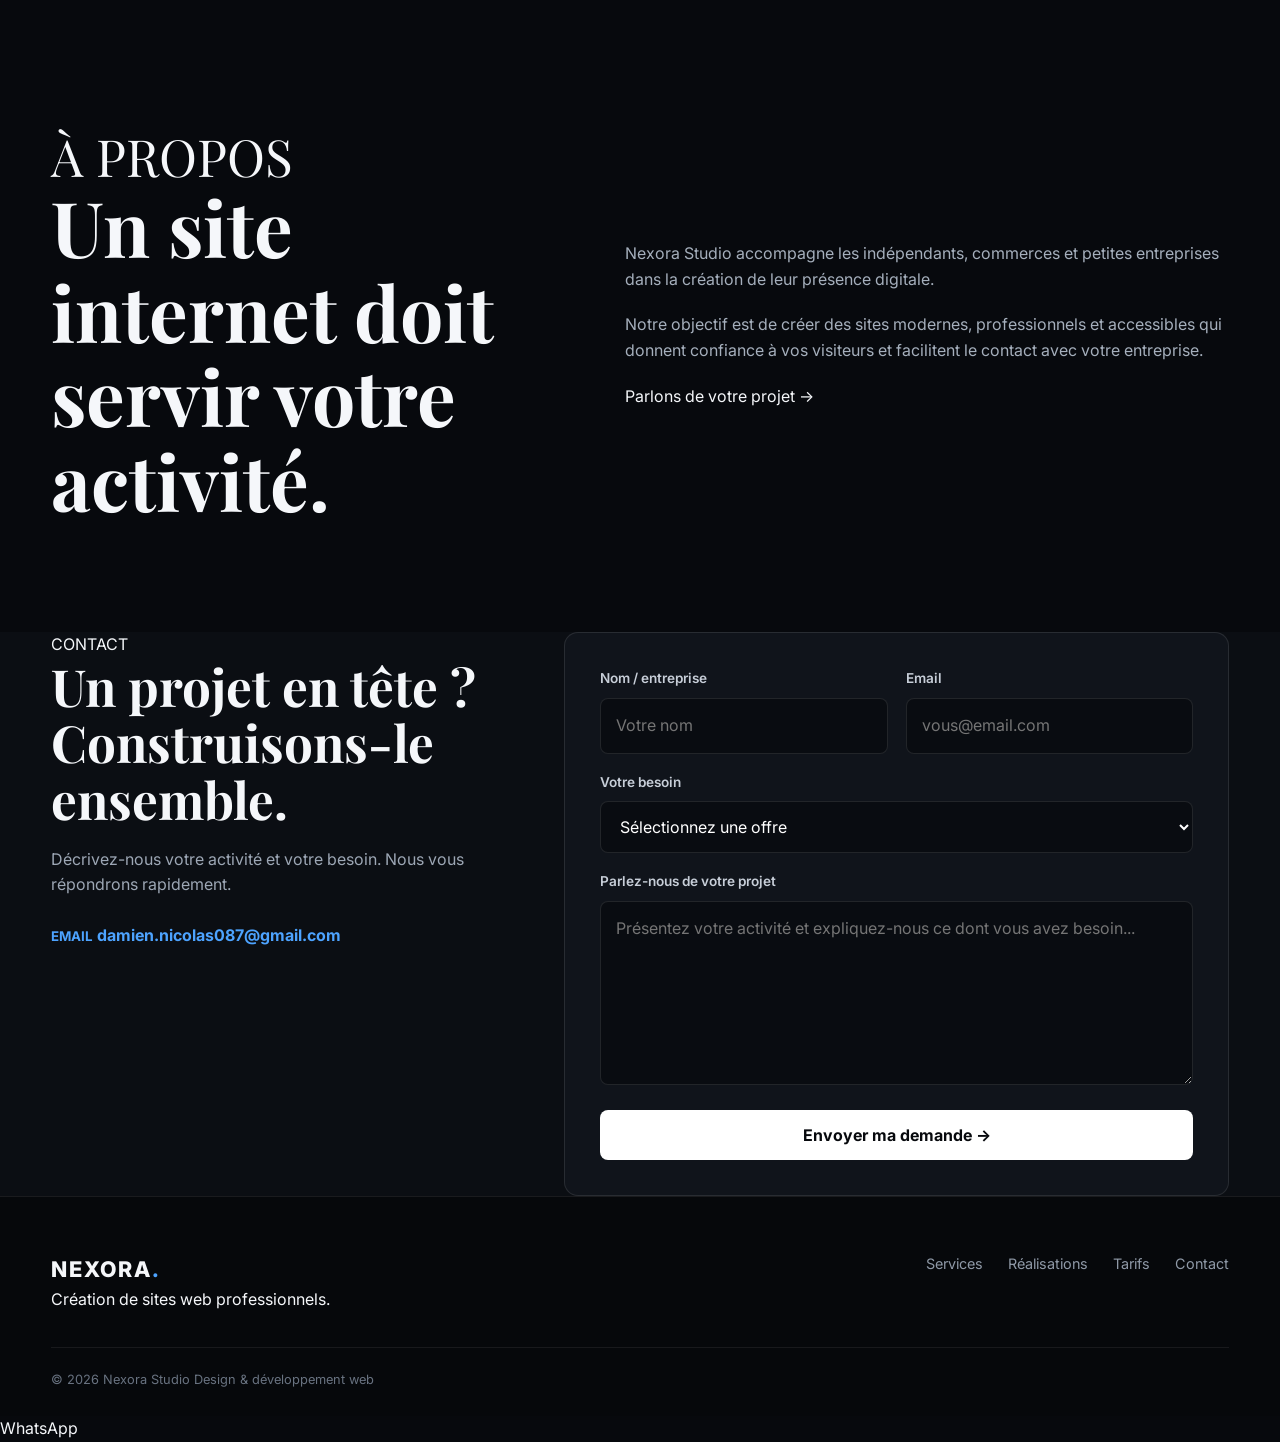
==== commit d4cf42ae: "Update index.html" ====
--- a/index.html
+++ b/index.html
@@ -295,12 +295,24 @@
   <article class="project-card">
     <div class="project-preview project-beauty">
       <strong>Maison Élégance</strong>
+      <a href="./maison-elegance.html"
+   target="_blank"
+   rel="noopener noreferrer"
+   class="demo-link">
+  Voir la démo →
+</a>
     </div>
 
     <div class="project-info">
       <h3>Maison Élégance</h3>
       <p>Concept de site élégant pour un salon de beauté.</p>
       <span class="demo-warning">CONCEPT — DÉMO</span>
+      <a href="./atelier-nova.html"
+   target="_blank"
+   rel="noopener noreferrer"
+   class="demo-link">
+  Voir la démo →
+</a>
     </div>
   </article>
 
--- a/style.css
+++ b/style.css
@@ -850,3 +850,16 @@
 .project-card:hover .demo-warning {
   color: #ffffff;
 }
+   .demo-link {
+  display: inline-block;
+  margin-top: 15px;
+  color: #4da3ff;
+  font-weight: 700;
+  text-decoration: none;
+  transition: 0.25s ease;
+}
+
+.demo-link:hover {
+  color: #ffffff;
+  transform: translateX(4px);
+}
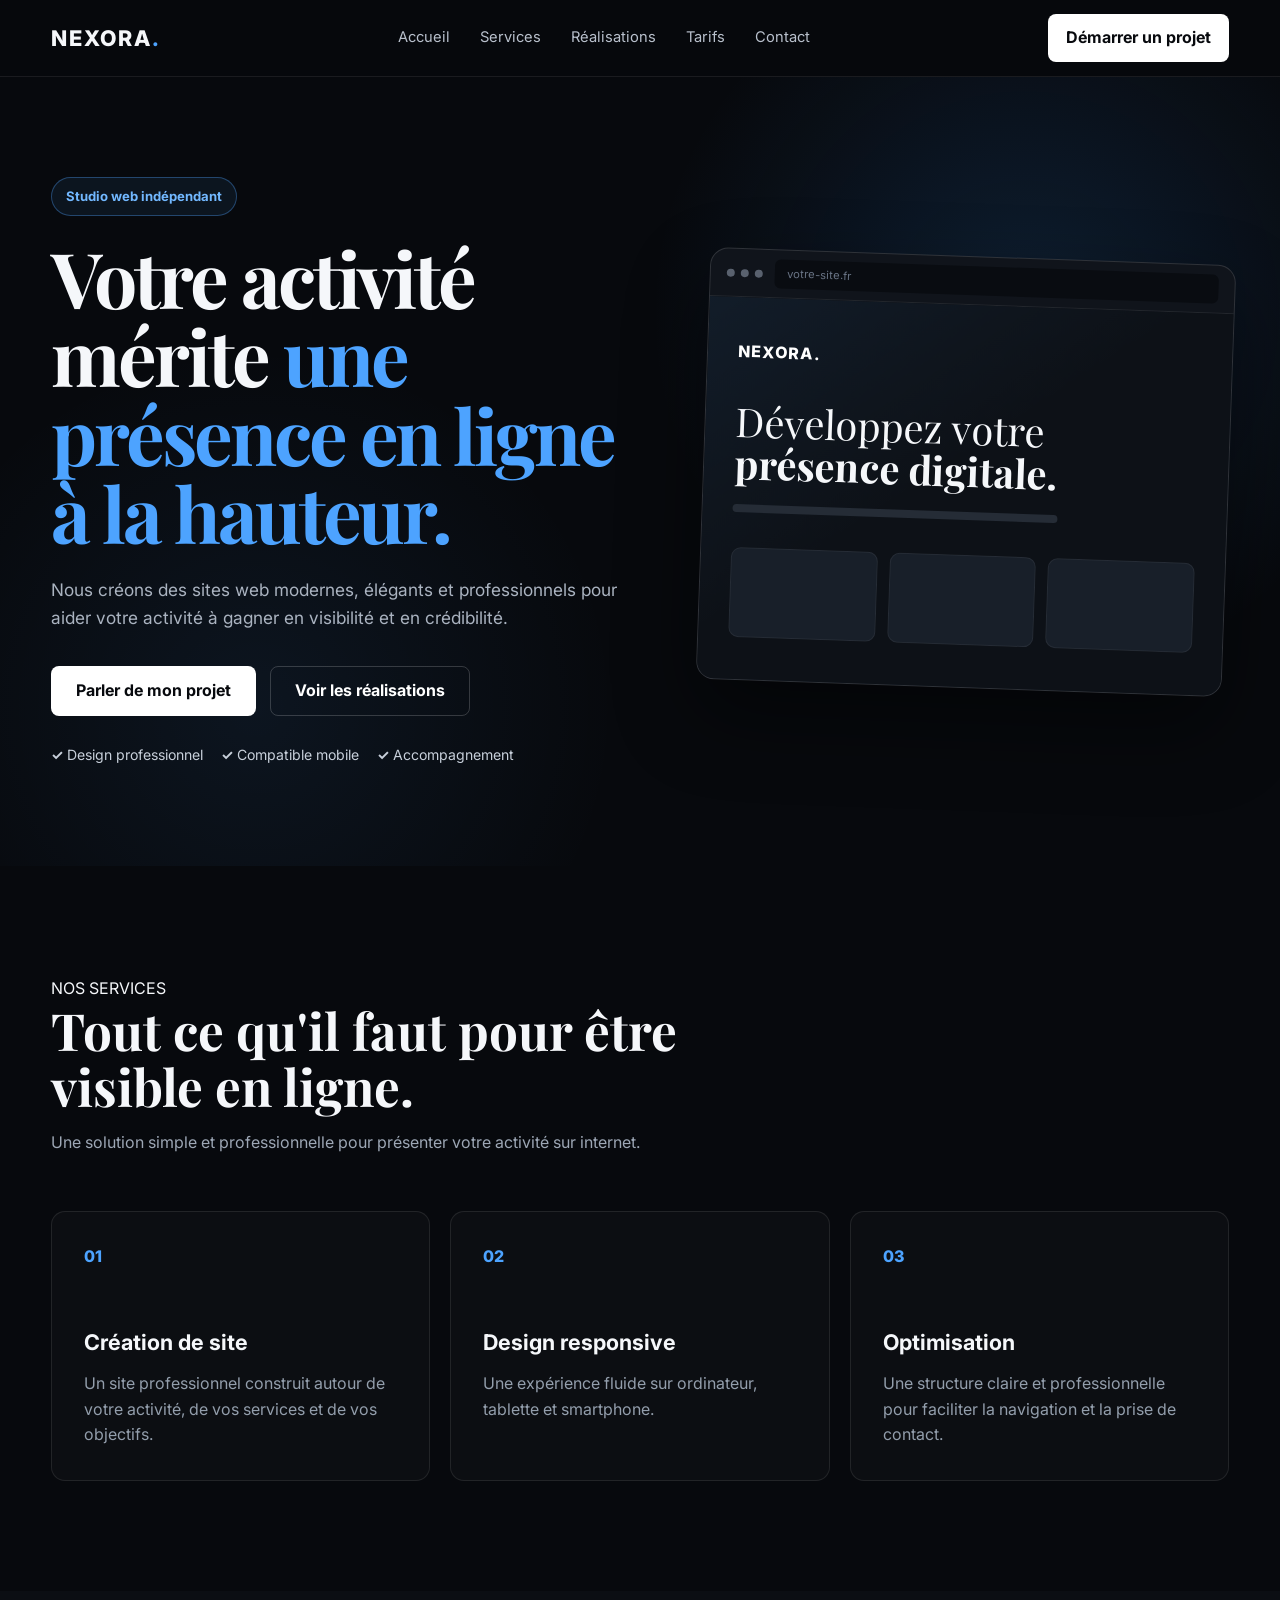
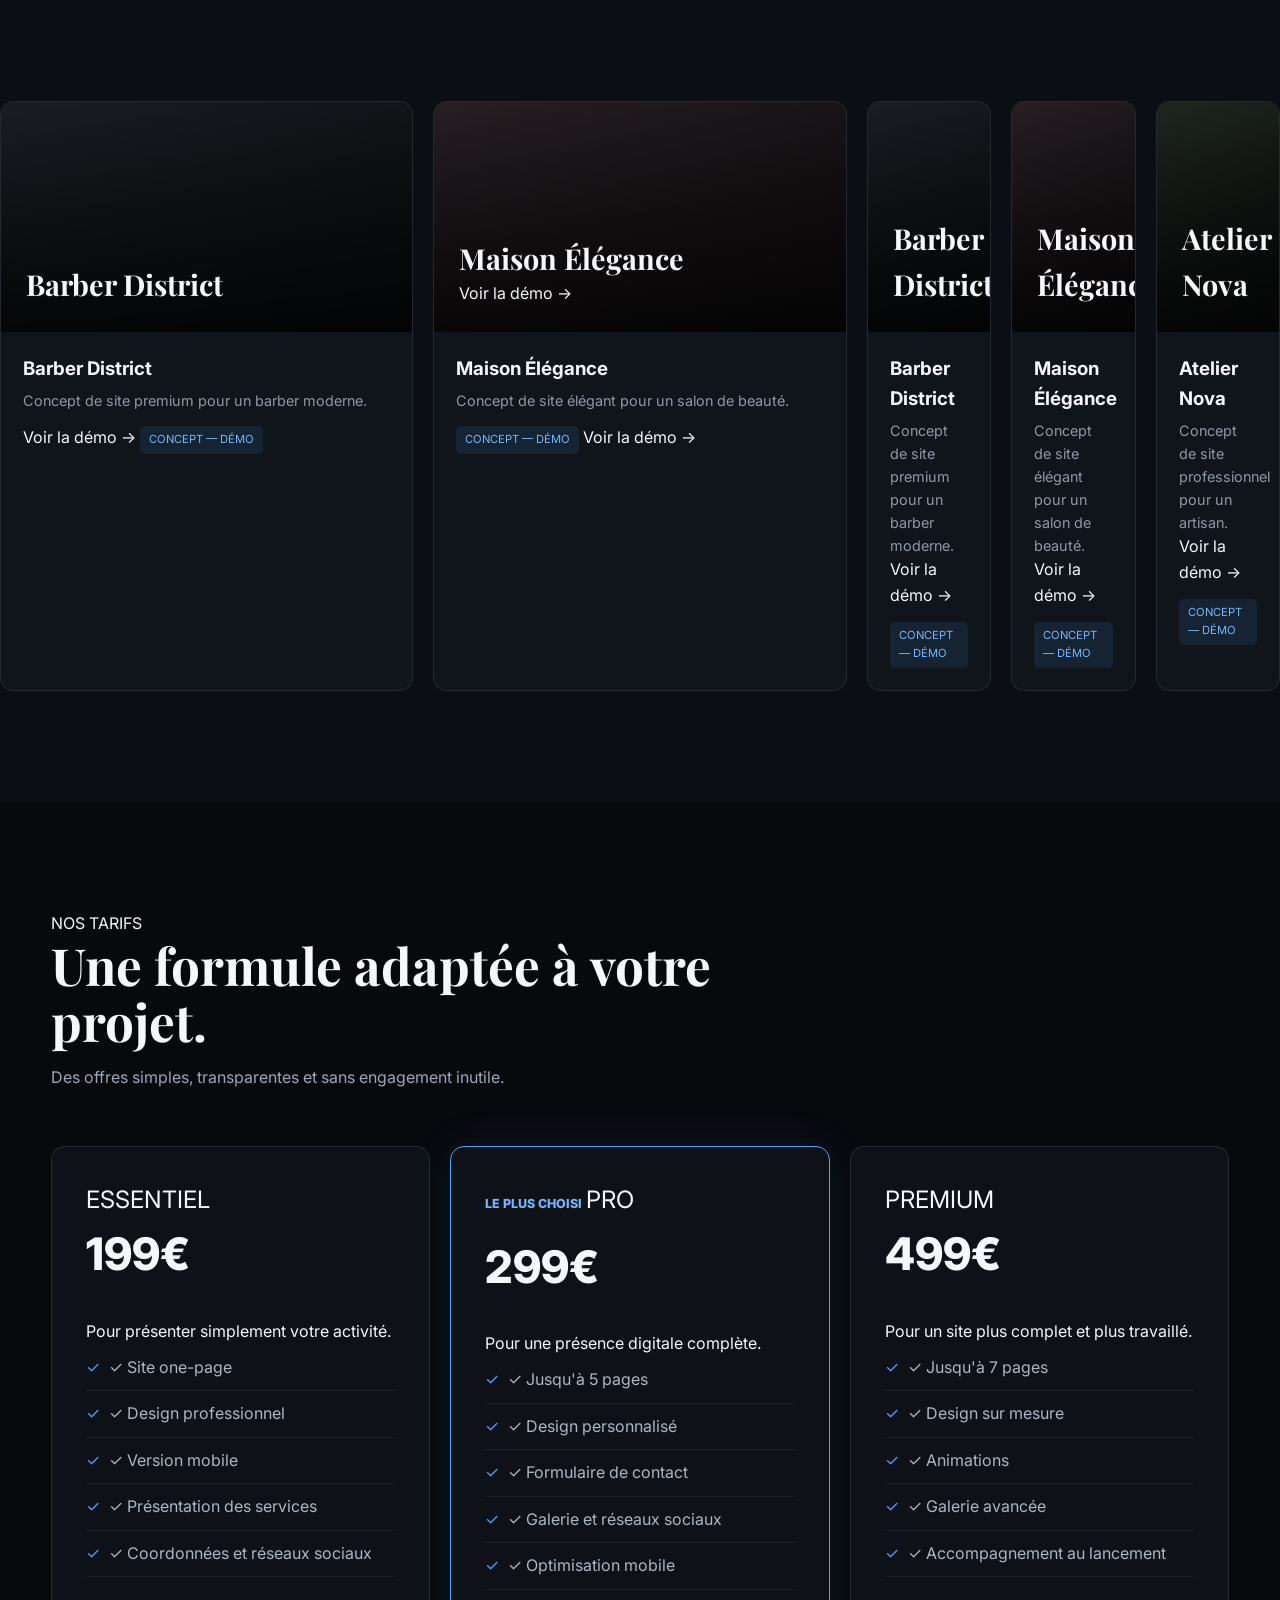
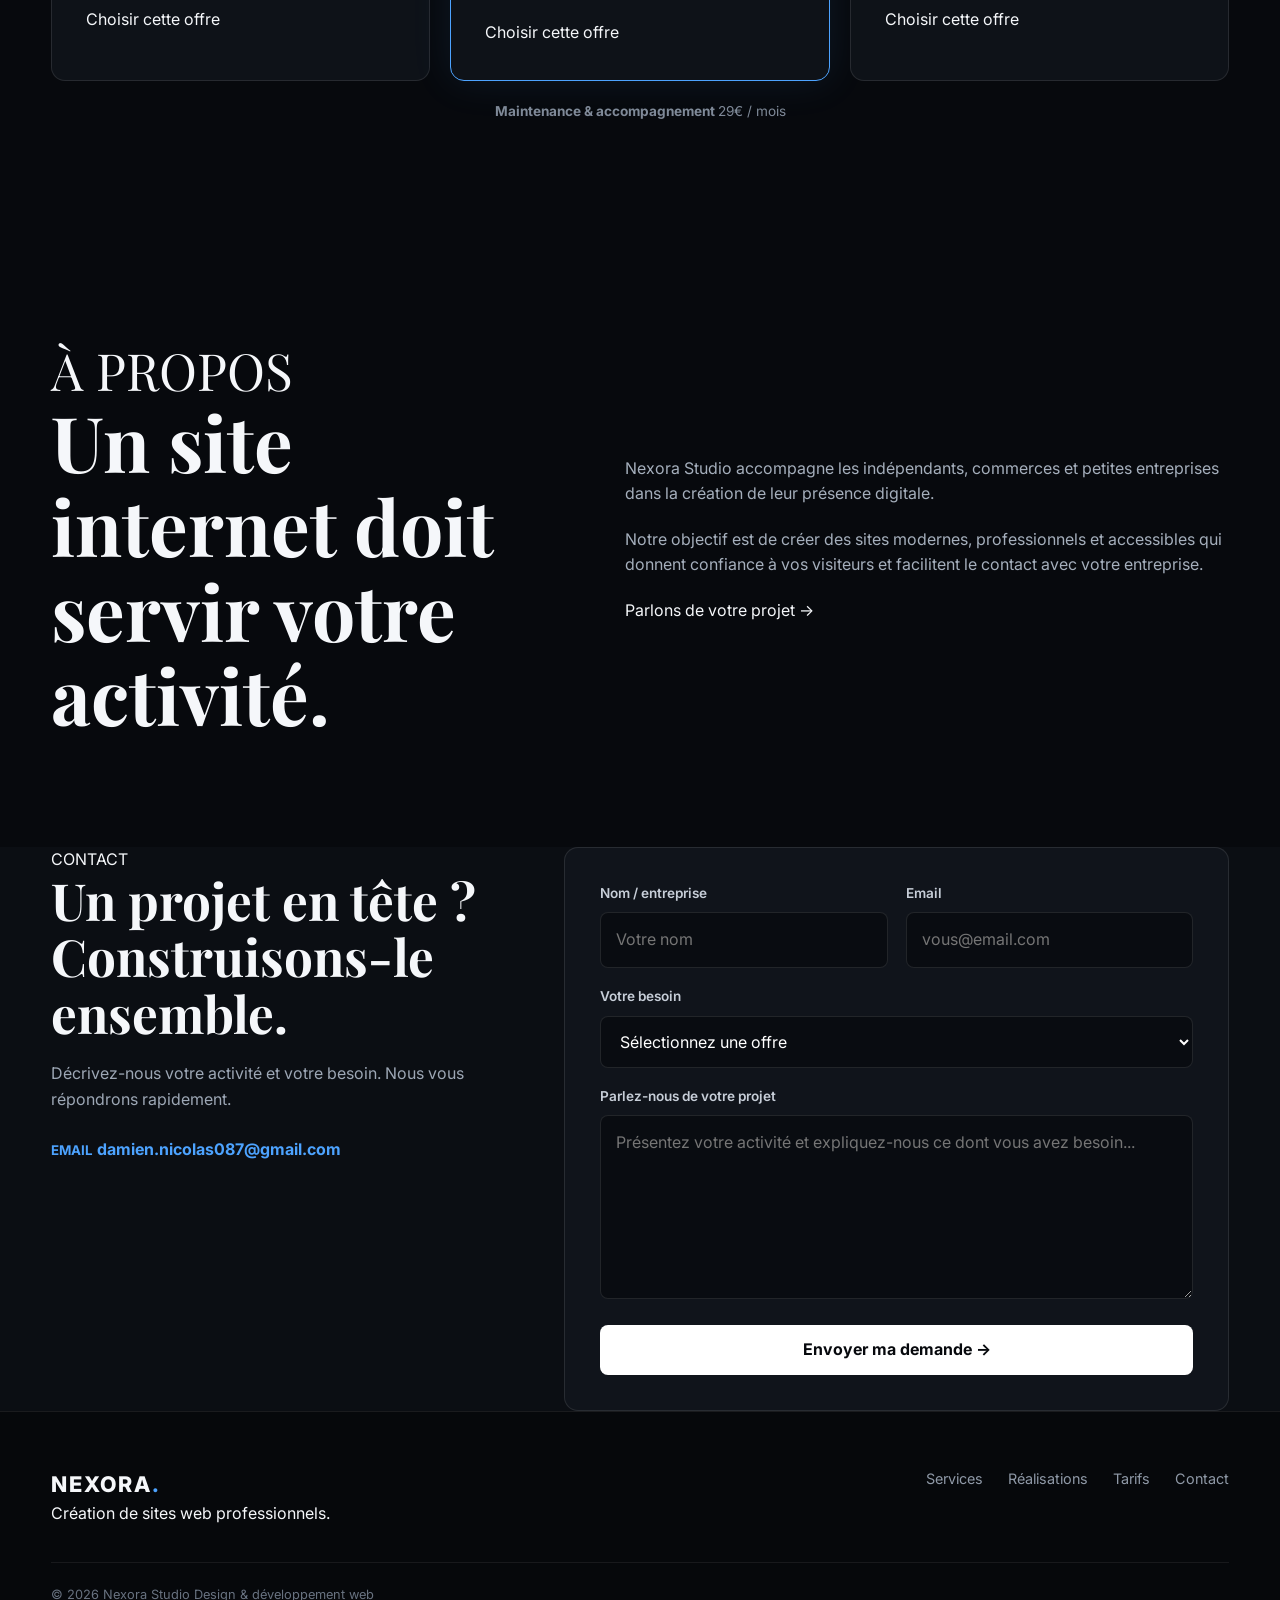
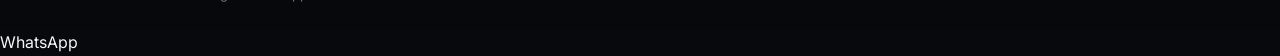
==== commit 7b6eabca: "Update index.html" ====
--- a/index.html
+++ b/index.html
@@ -316,6 +316,50 @@
     </div>
   </article>
 
+<div class="projects-grid">
+
+  <article class="project-card">
+    <div class="project-preview project-barber">
+      <strong>Barber District</strong>
+    </div>
+
+    <div class="project-info">
+      <h3>Barber District</h3>
+      <p>Concept de site premium pour un barber moderne.</p>
+
+      <a href="./barber.html"
+         target="_blank"
+         rel="noopener noreferrer"
+         class="demo-link">
+        Voir la démo →
+      </a>
+
+      <span class="demo-warning">CONCEPT — DÉMO</span>
+    </div>
+  </article>
+
+
+  <article class="project-card">
+    <div class="project-preview project-beauty">
+      <strong>Maison Élégance</strong>
+    </div>
+
+    <div class="project-info">
+      <h3>Maison Élégance</h3>
+      <p>Concept de site élégant pour un salon de beauté.</p>
+
+      <a href="./maison-elegance.html"
+         target="_blank"
+         rel="noopener noreferrer"
+         class="demo-link">
+        Voir la démo →
+      </a>
+
+      <span class="demo-warning">CONCEPT — DÉMO</span>
+    </div>
+  </article>
+
+
   <article class="project-card">
     <div class="project-preview project-artisan">
       <strong>Atelier Nova</strong>
@@ -324,6 +368,14 @@
     <div class="project-info">
       <h3>Atelier Nova</h3>
       <p>Concept de site professionnel pour un artisan.</p>
+
+      <a href="./atelier-nova.html"
+         target="_blank"
+         rel="noopener noreferrer"
+         class="demo-link">
+        Voir la démo →
+      </a>
+
       <span class="demo-warning">CONCEPT — DÉMO</span>
     </div>
   </article>
